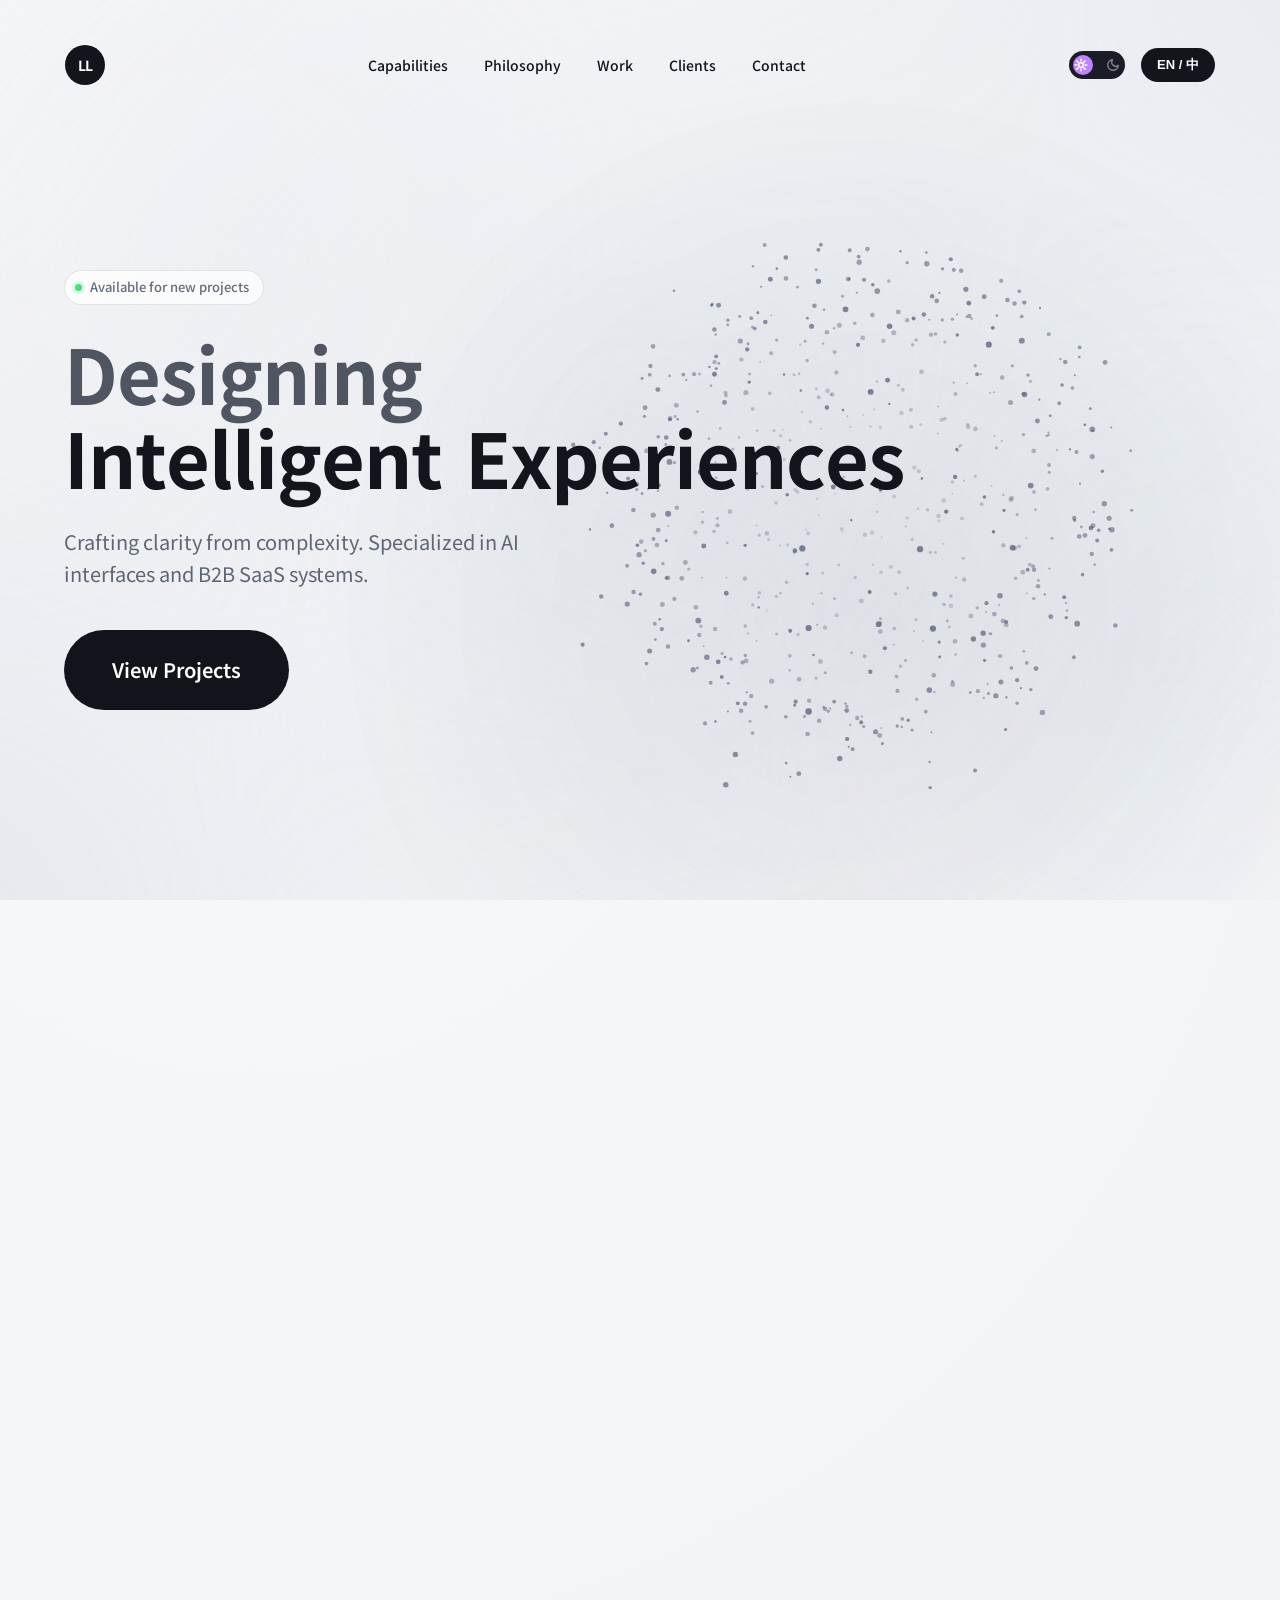
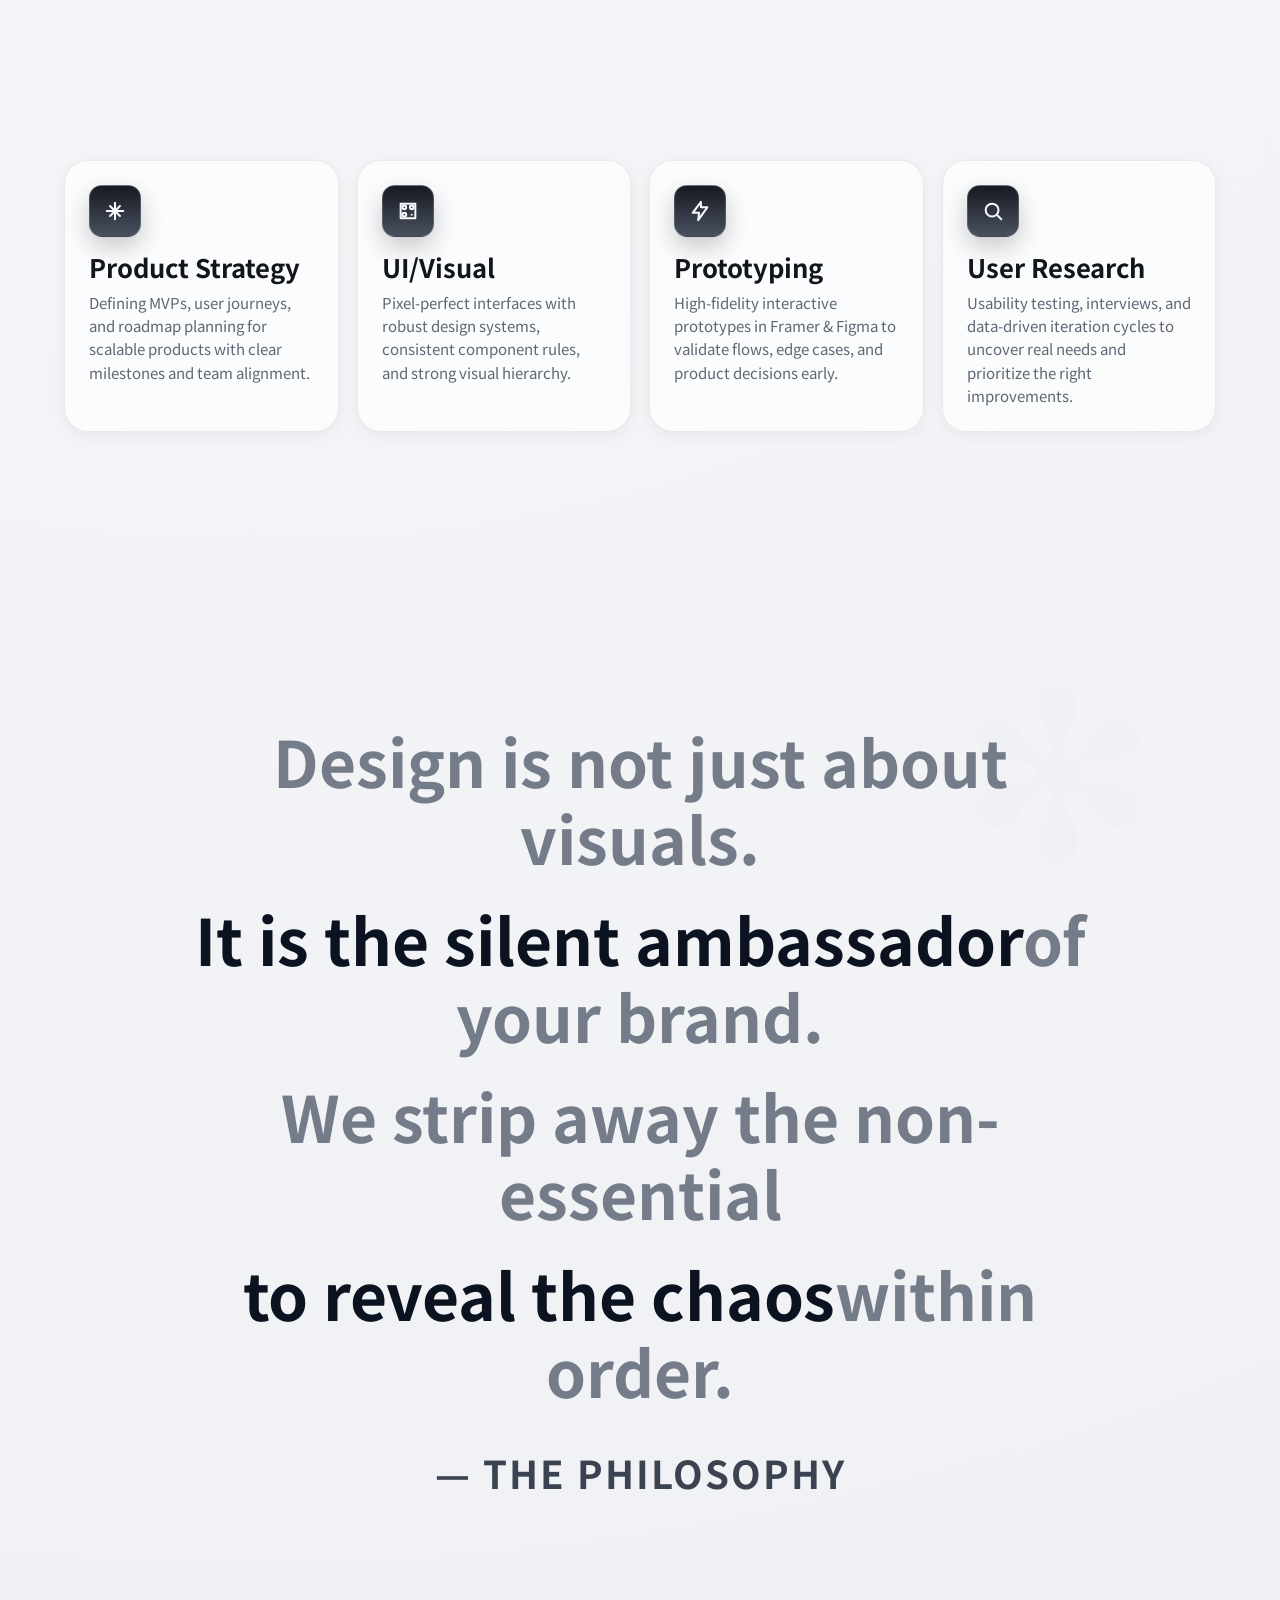
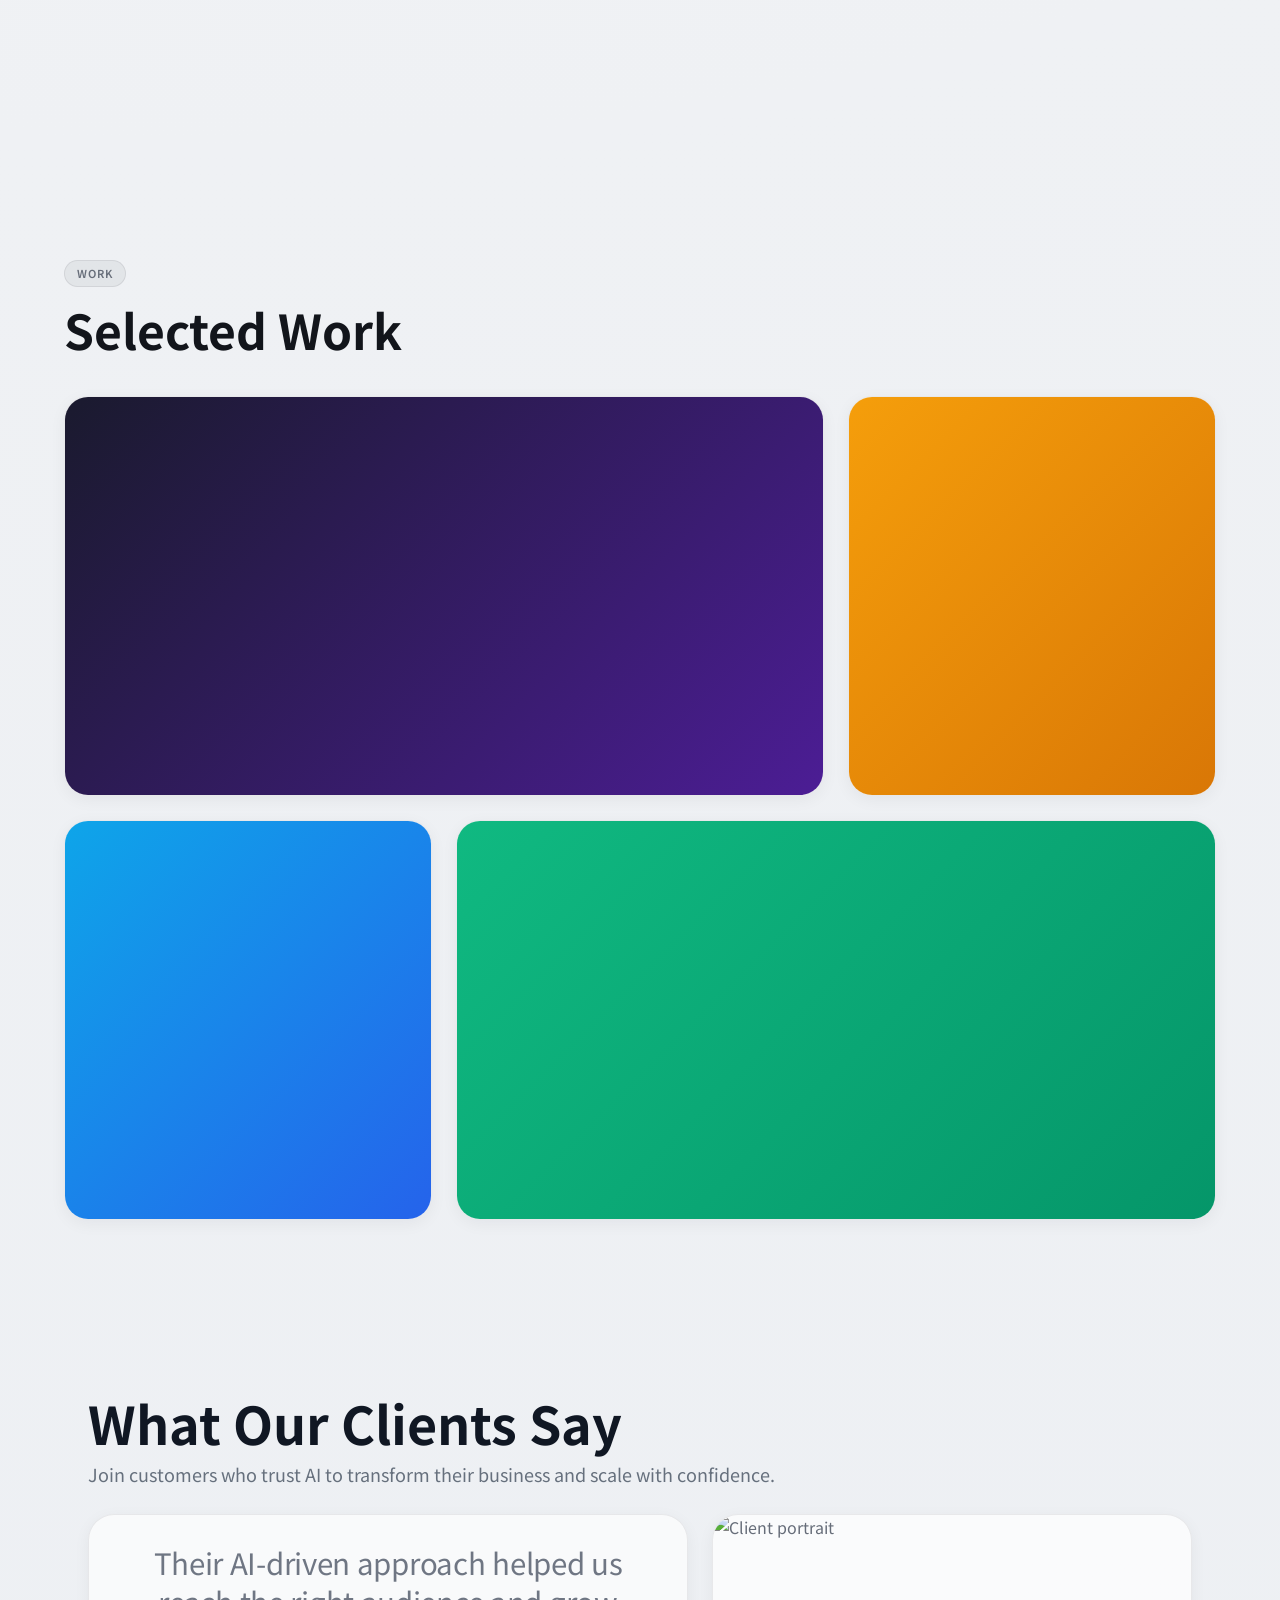
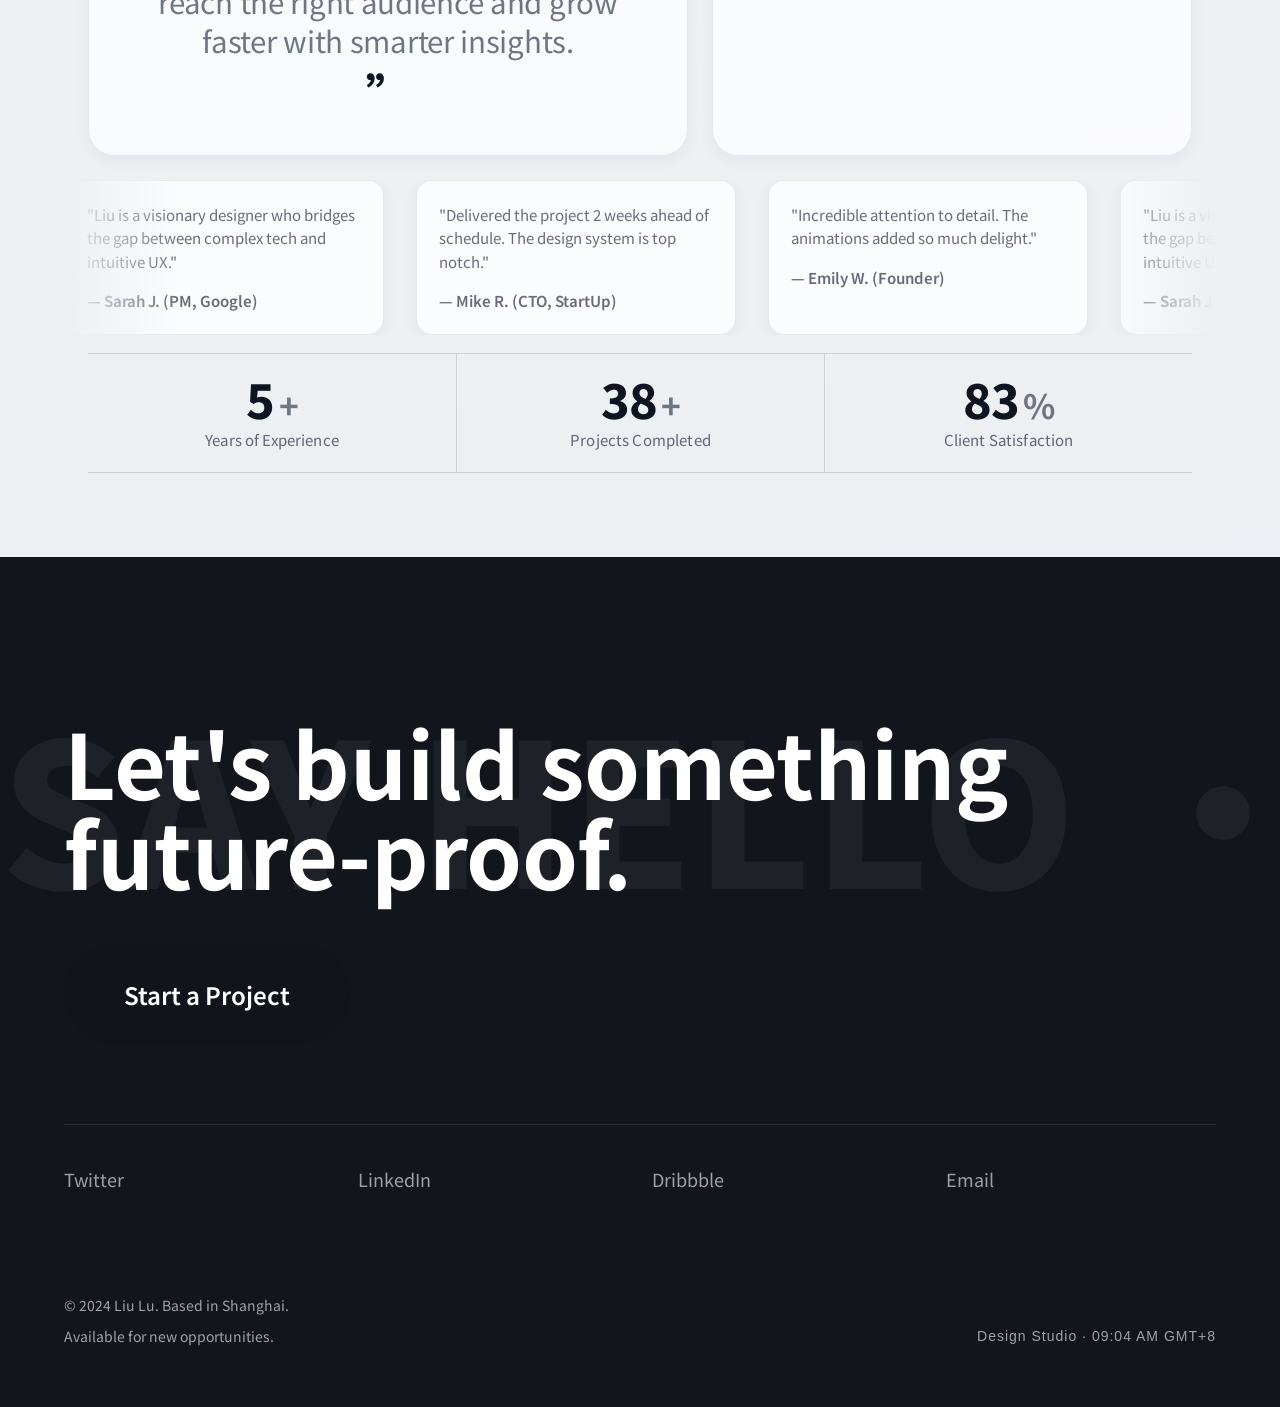
==== index.html @ 0c107090 "redesign: dark mode overhaul + design detail polish Dark mode fixes: - Fix highlight-serif (#0b1220 " ====
<!DOCTYPE html>
<html lang="en">

<head>
  <meta charset="UTF-8" />
  <meta name="viewport" content="width=device-width, initial-scale=1.0" />
  <title>Liu Lu · UX Designer</title>
  <meta name="description" content="Liu Lu — UX Designer specializing in AI Products, B2B SaaS & Consumer Internet." />
  <link rel="preconnect" href="https://fonts.googleapis.com" />
  <link rel="preconnect" href="https://fonts.gstatic.com" crossorigin />
  <link href="https://fonts.googleapis.com/css2?family=Noto+Sans+SC:wght@400;500;700;900&display=swap" rel="stylesheet">
  <style>
    /* ============================
       1. Design Tokens & Variables
       ============================ */
    :root {
      /* Colors */
      --ink: #12151b;
      --ivory: #eff1f4;
      --muted: #666d79;
      --glass: rgba(255, 255, 255, 0.82);
      --glass-border: rgba(18, 21, 27, 0.11);
      --amber: #3b4350;
      --amber-glow: rgba(78, 88, 106, 0.2);
      --purple: #d7dbe2;
      --sky: #e4e8ee;

      /* Elevations */
      --shadow-sm: 0 4px 16px rgba(22, 27, 35, 0.05);
      --shadow-lg: 0 24px 72px rgba(22, 27, 35, 0.1);
      --inner-glow: inset 0 1px 0 rgba(255, 255, 255, 0.8);

      /* Typography */
      --font-heading: 'Noto Sans SC', 'PingFang SC', 'Microsoft YaHei', 'Helvetica Neue', Arial, sans-serif;
      --font-body: 'Noto Sans SC', 'PingFang SC', 'Microsoft YaHei', 'Helvetica Neue', Arial, sans-serif;

      /* Layout */
      --radius-lg: 24px;
      --radius-full: 999px;
      --container: 1200px;
      --ease: cubic-bezier(0.16, 1, 0.3, 1);

      color-scheme: light;
    }

    :root[data-theme='dark'] {
      --ink: #f0f4ff;
      --ivory: #11151d;
      --muted: #aeb6c6;
      --glass: rgba(14, 19, 30, 0.7);
      --glass-border: rgba(233, 239, 252, 0.1);
      --amber: #cfd7e6;
      --amber-glow: rgba(148, 174, 219, 0.24);
      --purple: #1c2330;
      --sky: #202838;

      --shadow-sm: 0 8px 20px rgba(0, 0, 0, 0.35);
      --shadow-lg: 0 24px 72px rgba(0, 0, 0, 0.45);
      --inner-glow: inset 0 1px 0 rgba(255, 255, 255, 0.08);

      color-scheme: dark;
    }

    /* ============================
       2. Reset & Utilities
       ============================ */
    *,
    *::before,
    *::after {
      box-sizing: border-box;
      margin: 0;
      padding: 0;
    }

    html {
      scroll-behavior: smooth;
    }

    body {
      font-family: var(--font-body);
      background: radial-gradient(circle at 20% 10%, #f6f7f9 0%, var(--ivory) 48%, #eceff3 100%);
      color: var(--muted);
      line-height: 1.6;
      overflow-x: hidden;
      -webkit-font-smoothing: antialiased;
    }

    :root[data-theme='dark'] body {
      background: radial-gradient(circle at 20% 10%, #1b2230 0%, #11151d 46%, #0b0f16 100%);
    }

    h1,
    h2,
    h3,
    h4 {
      font-family: var(--font-heading);
      color: var(--ink);
      line-height: 1.1;
    }

    a {
      text-decoration: none;
      color: inherit;
      transition: 0.3s;
    }

    ul {
      list-style: none;
    }

    img {
      max-width: 100%;
      display: block;
    }

    .container {
      max-width: var(--container);
      margin: 0 auto;
      padding: 0 24px;
      position: relative;
      z-index: 2;
    }

    .section-padding {
      padding: 120px 0;
    }

    .text-gradient {
      background: linear-gradient(135deg, var(--amber) 0%, #F87171 100%);
      -webkit-background-clip: text;
      -webkit-text-fill-color: transparent;
      display: inline-block;
    }

    /* ============================
       3. Animations & Background
       ============================ */
    .mesh-bg {
      position: fixed;
      inset: 0;
      z-index: 0;
      pointer-events: none;
      overflow: hidden;
    }

    .mesh-blob {
      position: absolute;
      border-radius: 50%;
      filter: blur(90px);
      opacity: 0.26;
      animation: float 20s ease-in-out infinite;
      will-change: transform;
    }

    .blob-1 {
      width: 700px;
      height: 700px;
      background: radial-gradient(circle, #dfe3e9, transparent 70%);
      top: -10%;
      left: -10%;
    }

    .blob-2 {
      width: 600px;
      height: 600px;
      background: radial-gradient(circle, #d3d9e1, transparent 70%);
      top: 40%;
      right: -15%;
      animation-delay: -5s;
    }

    .blob-3 {
      width: 500px;
      height: 500px;
      background: radial-gradient(circle, #e8ebf0, transparent 70%);
      bottom: -10%;
      left: 20%;
      animation-delay: -10s;
    }

    @keyframes float {

      0%,
      100% {
        transform: translate(0, 0) scale(1);
      }

      33% {
        transform: translate(30px, -50px) scale(1.1);
      }

      66% {
        transform: translate(-20px, 20px) scale(0.95);
      }
    }

    /* New Animation: Text Reveal */
    .reveal-text {
      clip-path: inset(0 0 100% 0);
      transition: clip-path 1.2s cubic-bezier(0.16, 1, 0.3, 1);
    }

    .reveal-text.visible {
      clip-path: inset(0 0 0 0);
    }

    /* Stagger Animation Base */
    .stagger-item {
      opacity: 0;
      transform: translateY(30px);
      transition: all 0.8s cubic-bezier(0.16, 1, 0.3, 1);
    }

    .stagger-item.visible {
      opacity: 1;
      transform: translateY(0);
    }

    /* ============================
       4. Components
       ============================ */
    /* Pill Navigation */
    .nav-pill-wrapper {
      position: fixed;
      top: 32px;
      left: 0;
      right: 0;
      display: flex;
      justify-content: center;
      z-index: 100;
      pointer-events: none;
      /* Let clicks pass through around the pill */
    }

    .nav-pill {
      pointer-events: auto;
      /* Initial transparent state */
      background: transparent;
      backdrop-filter: blur(0px);
      -webkit-backdrop-filter: blur(0px);
      border: 1px solid transparent;
      padding: 12px 24px;
      border-radius: var(--radius-full);
      display: flex;
      align-items: center;
      justify-content: space-between;
      width: 100%;
      max-width: var(--container);
      box-shadow: none;
      transition: all 0.4s cubic-bezier(0.16, 1, 0.3, 1);
    }

    .nav-pill.scrolled {
      background: rgba(255, 255, 255, 0.76);
      backdrop-filter: blur(20px);
      -webkit-backdrop-filter: blur(20px);
      border: 1px solid rgba(18, 21, 27, 0.09);
      box-shadow: 0 12px 30px -12px rgba(18, 21, 27, 0.12);
    }

    .nav-logo {
      width: 40px;
      height: 40px;
      background: var(--ink);
      color: #fff;
      border-radius: 50%;
      display: flex;
      align-items: center;
      justify-content: center;
      font-family: var(--font-heading);
      font-weight: 700;
      font-size: 14px;
      letter-spacing: -0.5px;
    }

    .nav-links {
      display: flex;
      gap: 4px;
      padding: 0 12px;
    }

    .nav-item {
      padding: 8px 16px;
      border-radius: var(--radius-full);
      font-size: 14px;
      font-weight: 500;
      color: var(--ink);
      position: relative;
      overflow: hidden;
    }

    .nav-item:hover {
      background: rgba(0, 0, 0, 0.03);
    }

    .lang-switch {
      background: var(--ink);
      color: #fff;
      border: none;
      padding: 8px 16px;
      border-radius: var(--radius-full);
      font-size: 13px;
      font-weight: 600;
      cursor: pointer;
      margin-left: 8px;
      transition: transform 0.2s;
    }

    .lang-switch:hover {
      transform: scale(1.05);
    }

    .nav-actions {
      display: flex;
      align-items: center;
      gap: 8px;
    }

    .theme-toggle {
      position: relative;
      display: flex;
      align-items: center;
      width: 56px;
      height: 28px;
      background: #1a1d27;
      border: none;
      border-radius: 14px;
      padding: 4px 5px;
      cursor: pointer;
      gap: 0;
      flex-shrink: 0;
    }

    .theme-toggle svg {
      width: 14px;
      height: 14px;
      flex-shrink: 0;
      color: rgba(255, 255, 255, 0.45);
      position: relative;
      z-index: 1;
      transition: color 0.25s;
    }

    .theme-toggle .t-spacer {
      flex: 1;
    }

    .theme-thumb {
      position: absolute;
      width: 20px;
      height: 20px;
      border-radius: 50%;
      background: #c084fc;
      left: 4px;
      transition: transform 0.25s cubic-bezier(0.4, 0, 0.2, 1);
    }

    .theme-toggle.is-dark .theme-thumb {
      transform: translateX(28px);
    }

    .theme-toggle.is-dark .t-moon {
      color: #fff;
    }

    .theme-toggle:not(.is-dark) .t-sun {
      color: #fff;
    }

    :root[data-theme='dark'] .nav-pill.scrolled {
      background: rgba(10, 15, 24, 0.7);
      border: 1px solid rgba(227, 236, 252, 0.14);
      box-shadow: 0 12px 30px -12px rgba(0, 0, 0, 0.4);
    }

    :root[data-theme='dark'] .nav-item:hover {
      background: rgba(255, 255, 255, 0.07);
    }

    :root[data-theme='dark'] .glass-card,
    :root[data-theme='dark'] .stats-quote-card,
    :root[data-theme='dark'] .stats-visual-card,
    :root[data-theme='dark'] .stat-card,
    :root[data-theme='dark'] .cap-card,
    :root[data-theme='dark'] .project-card {
      background: rgba(14, 19, 30, 0.72);
      border-color: rgba(226, 235, 252, 0.12);
    }

    :root[data-theme='dark'] .hero-subtitle,
    :root[data-theme='dark'] .stats-subtitle,
    :root[data-theme='dark'] .metric-label,
    :root[data-theme='dark'] .stats-quote-text,
    :root[data-theme='dark'] .manifesto-text,
    :root[data-theme='dark'] .social-link {
      color: #b4bece;
    }

    :root[data-theme='dark'] .stats-title,
    :root[data-theme='dark'] .stats-quote-text strong,
    :root[data-theme='dark'] .metric-value,
    :root[data-theme='dark'] .stats-quote-mark,
    :root[data-theme='dark'] .serif-line {
      color: #e8edf8;
    }

    :root[data-theme='dark'] .footer {
      background: #0b0f16;
    }

    /* ===================================================
       Dark Mode — Extended Color Fixes
       (covers all elements missing dark overrides)
       =================================================== */

    /* Mesh blobs: replace washed-out light blobs with blue-tinted glows */
    :root[data-theme='dark'] .blob-1 {
      background: radial-gradient(circle, rgba(50, 80, 160, 0.5), transparent 70%);
    }
    :root[data-theme='dark'] .blob-2 {
      background: radial-gradient(circle, rgba(35, 60, 120, 0.4), transparent 70%);
    }
    :root[data-theme='dark'] .blob-3 {
      background: radial-gradient(circle, rgba(25, 48, 100, 0.4), transparent 70%);
    }

    /* Hero aurora — switch to blue-navy tones */
    :root[data-theme='dark'] .aurora-bg {
      background: radial-gradient(circle at 50% 50%, rgba(40, 70, 150, 0.28), transparent 42%),
        radial-gradient(circle at 80% 20%, rgba(25, 55, 110, 0.22), transparent 30%),
        radial-gradient(circle at 20% 80%, rgba(18, 42, 90, 0.22), transparent 30%);
      opacity: 0.65;
    }

    /* Hero text */
    :root[data-theme='dark'] .sans-line {
      color: #dce8f8;
    }

    /* Nav */
    :root[data-theme='dark'] .nav-item {
      color: #b8c6dc;
    }
    :root[data-theme='dark'] .nav-logo {
      background: rgba(170, 195, 255, 0.1);
      border: 1.5px solid rgba(170, 195, 255, 0.14);
    }

    /* Capability cards — body text was nearly invisible */
    :root[data-theme='dark'] .cap-card p {
      color: #8aa0bc;
    }
    :root[data-theme='dark'] .cap-link-hint {
      color: #6585a5;
    }
    :root[data-theme='dark'] .cap-link-arrow {
      background: rgba(180, 210, 255, 0.06);
      border-color: rgba(180, 210, 255, 0.12);
      color: #8aa0bc;
    }

    /* Cap media: overlay to darken the light inline gradient backgrounds */
    :root[data-theme='dark'] .cap-media::after {
      content: '';
      position: absolute;
      inset: 0;
      background: rgba(8, 12, 26, 0.58);
      pointer-events: none;
      z-index: 1;
    }

    /* Philosophy — highlight-serif was #0b1220, completely invisible in dark */
    :root[data-theme='dark'] .highlight-serif {
      color: #dce8f8;
    }
    :root[data-theme='dark'] .highlight-sans {
      color: #7890ac;
    }
    :root[data-theme='dark'] .manifesto-deco {
      color: rgba(130, 165, 220, 0.06);
    }

    /* Stats metrics — borders were rgba(18,21,27) which vanish on dark bg */
    :root[data-theme='dark'] .stats-metrics {
      border-top-color: rgba(200, 220, 255, 0.1);
      border-bottom-color: rgba(200, 220, 255, 0.1);
    }
    :root[data-theme='dark'] .stat-metric + .stat-metric {
      border-left-color: rgba(200, 220, 255, 0.1);
    }
    :root[data-theme='dark'] .metric-suffix {
      color: #6585a5;
    }

    /* Testimonial cards — hardcoded white bg */
    :root[data-theme='dark'] .testimonial-card {
      background: rgba(12, 17, 32, 0.92);
      border-color: rgba(200, 220, 255, 0.1);
      color: #8aa0bc;
    }

    /* Stats quote card */
    :root[data-theme='dark'] .stats-quote-card {
      background: rgba(10, 15, 28, 0.88);
    }

    /* Mobile metric dividers */
    @media (max-width: 768px) {
      :root[data-theme='dark'] .stat-metric + .stat-metric {
        border-top-color: rgba(200, 220, 255, 0.1);
      }
    }

    /* ===================================================
       Design Improvements — All Themes
       =================================================== */

    /* Hero availability badge */
    .hero-badge {
      display: inline-flex;
      align-items: center;
      gap: 8px;
      padding: 6px 14px 6px 10px;
      border-radius: 999px;
      background: rgba(255, 255, 255, 0.72);
      border: 1px solid rgba(18, 21, 27, 0.1);
      backdrop-filter: blur(10px);
      -webkit-backdrop-filter: blur(10px);
      font-size: 13px;
      font-weight: 500;
      color: var(--muted);
      margin-bottom: 28px;
      opacity: 0;
      animation: fadeUp 0.7s 0.1s forwards;
      width: fit-content;
    }

    .hero-badge-dot {
      width: 7px;
      height: 7px;
      border-radius: 50%;
      background: #4ade80;
      box-shadow: 0 0 0 3px rgba(74, 222, 128, 0.2);
      flex-shrink: 0;
    }

    :root[data-theme='dark'] .hero-badge {
      background: rgba(14, 20, 36, 0.72);
      border-color: rgba(180, 210, 255, 0.12);
      color: #7a96b4;
    }

    /* Refined cap-card body text */
    .cap-card p {
      font-size: 15px;
      line-height: 1.62;
    }

    /* Sharper section label chips */
    .section-label-chip {
      display: inline-flex;
      align-items: center;
      gap: 6px;
      padding: 4px 12px;
      border-radius: 999px;
      background: rgba(18, 21, 27, 0.05);
      border: 1px solid rgba(18, 21, 27, 0.08);
      font-size: 11px;
      letter-spacing: 0.1em;
      text-transform: uppercase;
      color: var(--muted);
      font-weight: 600;
      margin-bottom: 16px;
    }

    :root[data-theme='dark'] .section-label-chip {
      background: rgba(180, 210, 255, 0.06);
      border-color: rgba(180, 210, 255, 0.1);
    }

    /* Smoother glass card hover */
    .glass-card:hover {
      transform: translateY(-4px);
      box-shadow: 0 20px 56px rgba(18, 21, 27, 0.1), var(--inner-glow);
    }

    /* Better visible hero serif line */
    .serif-line {
      color: #4a5260;
      letter-spacing: -1.5px;
    }

    /* Stat metric: richer number color in dark */
    :root[data-theme='dark'] .metric-value {
      color: #e0eaf8;
    }

    /* Project overlay: show subtle title hint at rest */
    .project-overlay-tag {
      position: absolute;
      bottom: 20px;
      left: 24px;
      right: 24px;
      color: rgba(255, 255, 255, 0.55);
      font-size: 12px;
      font-weight: 600;
      letter-spacing: 0.1em;
      text-transform: uppercase;
      transition: opacity 0.3s;
    }
    .project-card:hover .project-overlay-tag {
      opacity: 0;
    }

    /* Testimonial card author name in dark */
    :root[data-theme='dark'] .testimonial-card [style*="font-weight: 600"] {
      color: #b4c8e0;
    }

    /* Glass Card */
    .glass-card {
      background: rgba(255, 255, 255, 0.68);
      backdrop-filter: blur(24px);
      border: 1px solid rgba(18, 21, 27, 0.08);
      border-radius: var(--radius-lg);
      box-shadow: var(--shadow-sm), var(--inner-glow);
      transition: transform 0.4s var(--ease), box-shadow 0.4s var(--ease);
      overflow: hidden;
    }

    .glass-card:hover {
      transform: translateY(-5px);
      box-shadow: var(--shadow-lg), var(--inner-glow);
    }

    /* Bento Grid */
    .bento-grid {
      display: grid;
      grid-template-columns: repeat(3, 1fr);
      gap: 24px;
    }

    .bento-col-2 {
      grid-column: span 2;
    }

    .bento-row-2 {
      grid-row: span 2;
    }

    /* ============================
       5. Sections
       ============================ */
    /* Hero (V3 Aurora) */
    .hero {
      position: relative;
      min-height: 100vh;
      display: flex;
      flex-direction: column;
      justify-content: center;
      padding-top: 80px;
      overflow: hidden;
      width: 100vw;
      margin-left: calc(50% - 50vw);
      /* Background logic handled by aurora-bg */
    }

    .hero-particles {
      position: absolute;
      inset: 0;
      width: 100%;
      height: 100%;
      z-index: 1;
      pointer-events: none;
      opacity: 0.82;
      mix-blend-mode: normal;
      mask-image: radial-gradient(circle at 62% 58%, black 34%, rgba(0, 0, 0, 0.85) 72%, transparent 96%);
    }

    .aurora-bg {
      position: absolute;
      top: -50%;
      left: -50%;
      width: 200%;
      height: 200%;
      background: radial-gradient(circle at 50% 50%, #e5e8ed, transparent 42%),
        radial-gradient(circle at 80% 20%, #dde2e9, transparent 30%),
        radial-gradient(circle at 20% 80%, #d6dbe3, transparent 30%);
      filter: blur(70px);
      animation: auroraMove 20s infinite alternate;
      z-index: -1;
      opacity: 0.6;
    }

    @keyframes auroraMove {
      0% {
        transform: rotate(0deg) scale(1);
      }

      100% {
        transform: rotate(10deg) scale(1.1);
      }
    }

    .hero-content {
      width: min(var(--container), 100%);
      margin: 0 auto;
      padding: 0 24px;
      max-width: 1280px;
      z-index: 2;
    }

    .hero-title {
      font-family: var(--font-heading);
      font-weight: 700;
      color: var(--ink);
      line-height: 1.04;
      letter-spacing: -1px;
      margin-bottom: 24px;
      font-size: clamp(2.9rem, 5.9vw, 5.4rem);
    }

    .serif-line {
      font-family: var(--font-heading);
      font-style: normal;
      font-weight: 700;
      display: block;
      color: #4f5661;
      letter-spacing: -1px;
      margin-bottom: 0;
    }

    .sans-line {
      display: block;
      color: var(--ink);
      white-space: nowrap;
    }

    /* Char Reveal Animation */
    .char-reveal {
      display: inline-block;
      opacity: 0;
      transform: translateY(100%);
      clip-path: none;
      padding-bottom: 0.08em;
      animation: charSlideUp 0.8s cubic-bezier(0.16, 1, 0.3, 1) forwards;
    }

    @keyframes charSlideUp {
      to {
        opacity: 1;
        transform: translateY(0);
      }
    }

    .hero-subtitle {
      font-size: 20px;
      max-width: 500px;
      margin-bottom: 40px;
      opacity: 0;
      animation: fadeUp 0.8s 0.6s forwards;
      color: #5e6673;
    }

    @keyframes fadeUp {
      from {
        opacity: 0;
        transform: translateY(20px);
      }

      to {
        opacity: 1;
        transform: translateY(0);
      }
    }

    /* Stats */
    .stat-card {
      padding: 40px;
      display: flex;
      flex-direction: column;
      justify-content: space-between;
      height: 240px;
      position: relative;
    }

    .stat-bg {
      position: absolute;
      inset: 0;
      opacity: 0.05;
      background-image: radial-gradient(var(--ink) 1px, transparent 1px);
      background-size: 20px 20px;
      z-index: -1;
    }

    .stat-val {
      font-size: 56px;
      font-weight: 700;
      color: var(--ink);
      margin-bottom: 8px;
    }

    .stat-label {
      font-size: 16px;
      font-weight: 500;
      text-transform: uppercase;
      letter-spacing: 1px;
    }

    .stats-top-grid {
      display: grid;
      grid-template-columns: 1.25fr 1fr;
      gap: 24px;
      margin-bottom: 24px;
    }

    .stats-quote-card {
      padding: 28px 30px;
      border-radius: 26px;
      border: 1px solid rgba(18, 21, 27, 0.08);
      background: rgba(255, 255, 255, 0.66);
      box-shadow: var(--shadow-sm);
      text-align: center;
    }

    .stats-quote-text {
      font-size: clamp(1.45rem, 2.3vw, 2.2rem);
      line-height: 1.32;
      color: #6f7683;
      letter-spacing: -0.01em;
    }

    .stats-quote-text strong {
      color: #101723;
      font-weight: 800;
    }

    .stats-quote-mark {
      font-size: 44px;
      line-height: 1;
      margin-top: 10px;
      color: #101723;
      font-weight: 900;
    }

    .stats-visual-card {
      border-radius: 26px;
      overflow: hidden;
      border: 1px solid rgba(18, 21, 27, 0.08);
      background: rgba(255, 255, 255, 0.7);
      box-shadow: var(--shadow-sm);
      min-height: 100%;
    }

    .stats-visual-card img {
      width: 100%;
      height: 100%;
      min-height: 240px;
      max-height: 300px;
      object-fit: cover;
      display: block;
    }

    .stats-metrics {
      margin-top: 18px;
      border-top: 1px solid rgba(18, 21, 27, 0.14);
      border-bottom: 1px solid rgba(18, 21, 27, 0.14);
      display: grid;
      grid-template-columns: repeat(3, 1fr);
    }

    .stat-metric {
      padding: 20px 18px;
      text-align: center;
      position: relative;
    }

    .stat-metric+.stat-metric {
      border-left: 1px solid rgba(18, 21, 27, 0.14);
    }

    .metric-value {
      font-size: clamp(34px, 3.8vw, 48px);
      line-height: 1;
      color: #0f1520;
      font-weight: 800;
      letter-spacing: -0.02em;
      margin-bottom: 6px;
      display: inline-flex;
      align-items: baseline;
      gap: 4px;
      justify-content: center;
    }

    .metric-suffix {
      font-size: 0.7em;
      color: #6f7683;
      font-weight: 700;
    }

    .metric-label {
      font-size: 15px;
      color: #5f6774;
      letter-spacing: 0.01em;
    }

    #stats.section-padding {
      padding: 54px 0 84px;
    }

    .stats-header {
      margin-bottom: 26px;
      text-align: left;
    }

    .stats-title {
      font-size: clamp(34px, 4.2vw, 52px);
      margin-bottom: 10px;
      color: #101723;
    }

    .stats-subtitle {
      font-size: 18px;
      color: #66707d;
      max-width: 760px;
      line-height: 1.5;
    }

    /* Capabilities */
    #capabilities.section-padding {
      padding: 76px 0 70px;
    }

    #capabilities .section-header {
      margin-bottom: 40px !important;
    }

    #capabilities .bento-grid {
      grid-template-columns: repeat(4, 1fr);
      gap: 18px;
    }

    .cap-grid {
      display: grid;
      grid-template-columns: repeat(2, 1fr);
      gap: 24px;
    }

    .cap-card {
      padding: 24px;
      min-height: 194px;
      display: flex;
      flex-direction: column;
    }

    .cap-card--compact {
      min-height: 188px;
    }

    .cap-card--wide {
      min-height: 196px;
    }

    .cap-card--feature {
      min-height: 226px;
    }

    .cap-card--tall {
      min-height: 226px;
    }

    .cap-card--tall h3 {
      font-size: clamp(20px, 1.85vw, 26px);
      line-height: 1.08;
    }

    .cap-card--tall p {
      font-size: 14px;
      line-height: 1.5;
    }

    .cap-icon {
      width: 52px;
      height: 52px;
      background: linear-gradient(180deg, #161a22 0%, #49505f 100%);
      border-radius: 13px;
      display: flex;
      align-items: center;
      justify-content: center;
      color: #f6f8fb;
      margin-bottom: 16px;
      box-shadow: 0 10px 24px rgba(18, 21, 27, 0.22);
      border: 1px solid rgba(255, 255, 255, 0.18);
    }

    .cap-icon svg {
      width: 22px;
      height: 22px;
      stroke: currentColor;
      fill: none;
      stroke-width: 2.2;
      stroke-linecap: round;
      stroke-linejoin: round;
    }

    .cap-card h3 {
      margin-bottom: 10px;
      font-size: clamp(24px, 2vw, 30px);
    }

    .cap-card p {
      font-size: 15px;
      line-height: 1.55;
      color: #5f6774;
    }

    .cap-card--with-media {
      display: grid;
      grid-template-columns: minmax(160px, 40%) minmax(0, 1fr);
      gap: 20px;
      align-items: stretch;
    }

    .cap-media {
      border-radius: 20px;
      overflow: hidden;
      position: relative;
      border: 1px solid rgba(18, 21, 27, 0.08);
      background: #e8ebf0;
      min-height: 154px;
    }

    .cap-card--wide .cap-media {
      min-height: 148px;
    }

    .cap-card--feature .cap-media {
      min-height: 132px;
    }

    .cap-card--tall .cap-media {
      min-height: 108px;
    }

    .cap-media img {
      width: 100%;
      height: 100%;
      object-fit: cover;
      display: block;
    }

    .cap-content {
      display: flex;
      flex-direction: column;
      justify-content: flex-start;
      padding-top: 2px;
      height: 100%;
    }

    .cap-card--with-media .cap-content {
      justify-content: flex-start;
    }

    .cap-card--with-media .cap-icon {
      margin-top: 0;
      margin-bottom: 14px;
    }

    .cap-card--media-right {
      grid-template-columns: minmax(0, 1fr) minmax(160px, 40%);
    }

    .cap-card--media-right .cap-media {
      order: 2;
    }

    .cap-card--media-right .cap-content {
      order: 1;
    }

    .cap-card--stacked-media {
      display: flex;
      flex-direction: column;
      gap: 14px;
    }

    .cap-card--stacked-media .cap-content {
      padding-top: 0;
      flex: 1;
    }

    .cap-card--stacked-media .cap-icon {
      margin-bottom: 16px;
    }

    .cap-link-card {
      text-decoration: none;
      color: inherit;
      cursor: pointer;
    }

    .cap-link-card:focus-visible {
      outline: 3px solid rgba(36, 44, 58, 0.18);
      outline-offset: 4px;
    }

    .cap-link-hint {
      margin-top: auto;
      padding-top: 14px;
      display: inline-flex;
      align-items: center;
      gap: 10px;
      font-size: 11px;
      font-weight: 700;
      letter-spacing: 0.14em;
      text-transform: uppercase;
      color: #4f5968;
    }

    .cap-link-arrow {
      width: 28px;
      height: 28px;
      border-radius: 50%;
      display: inline-flex;
      align-items: center;
      justify-content: center;
      background: rgba(18, 21, 27, 0.06);
      border: 1px solid rgba(18, 21, 27, 0.09);
      font-size: 14px;
      line-height: 1;
    }

    /* Philosophy */
    .philo-wrapper {
      display: grid;
      grid-template-columns: 1fr 1fr;
      gap: 80px;
      align-items: start;
    }

    .philo-list {
      border-left: 2px solid rgba(0, 0, 0, 0.05);
      padding-left: 40px;
    }

    .philo-item {
      position: relative;
      padding-bottom: 60px;
    }

    .philo-item::before {
      content: '';
      position: absolute;
      left: -49px;
      top: 0;
      width: 16px;
      height: 16px;
      background: var(--ivory);
      border: 4px solid var(--amber);
      border-radius: 50%;
      transition: 0.3s;
    }

    .philo-item:hover::before {
      transform: scale(1.3);
      background: var(--amber);
    }

    /* Bento Projects */
    .project-card {
      position: relative;
      height: 400px;
    }

    .project-bg {
      position: absolute;
      inset: 0;
      transition: transform 0.6s var(--ease);
      background-size: cover;
      background-position: center;
    }

    .project-card:hover .project-bg {
      transform: scale(1.05);
    }

    .project-overlay {
      position: absolute;
      inset: 0;
      background: linear-gradient(to top, rgba(0, 0, 0, 0.8), transparent);
      display: flex;
      flex-direction: column;
      justify-content: flex-end;
      padding: 40px;
      color: #fff;
      opacity: 0;
      transform: translateY(20px);
      transition: 0.4s var(--ease);
    }

    .project-card:hover .project-overlay {
      opacity: 1;
      transform: translateY(0);
    }

    /* Spotlight Effect */
    .project-card::before {
      content: '';
      position: absolute;
      inset: 0;
      background: radial-gradient(800px circle at var(--mouse-x, 50%) var(--mouse-y, 50%), rgba(255, 255, 255, 0.15), transparent 40%);
      opacity: 0;
      transition: opacity 0.5s;
      pointer-events: none;
      z-index: 2;
    }

    .project-card:hover::before {
      opacity: 1;
    }

    /* Hobbies (Parallax) */
    .hobby-section {
      position: relative;
      overflow: hidden;
      height: 600px;
      border-radius: var(--radius-lg);
    }

    .hobby-img {
      position: absolute;
      inset: -50px;
      background-size: cover;
      background-position: center;
      transition: transform 0.1s linear;
      /* For js parallax */
    }

    .hobby-content {
      position: absolute;
      bottom: 40px;
      left: 40px;
      background: rgba(255, 255, 255, 0.9);
      padding: 24px;
      border-radius: 16px;
      max-width: 300px;
    }

    /* Marquee */
    .marquee-wrapper {
      overflow: hidden;
      white-space: nowrap;
      position: relative;
      mask-image: linear-gradient(to right, transparent, black 10%, black 90%, transparent);
    }

    .marquee-track {
      display: inline-flex;
      gap: 32px;
      animation: scroll 40s linear infinite;
    }

    .testimonial-card {
      width: 320px;
      padding: 22px;
      background: rgba(255, 255, 255, 0.78);
      border-radius: 16px;
      border: 1px solid rgba(18, 21, 27, 0.08);
      white-space: normal;
      font-size: 15px;
      line-height: 1.55;
    }

    @keyframes scroll {
      from {
        transform: translateX(0);
      }

      to {
        transform: translateX(-50%);
      }
    }

    /* Footer & CTA */
    .cta-section {
      text-align: center;
      margin-bottom: 80px;
    }

    .magnetic-btn {
      display: inline-flex;
      height: 80px;
      padding: 0 48px;
      background: #11141a;
      color: #fff;
      border: none;
      border-radius: var(--radius-full);
      align-items: center;
      font-size: 20px;
      font-weight: 600;
      font-family: var(--font-heading);
      transition: transform 0.1s;
      cursor: pointer;
      position: relative;
      overflow: hidden;
    }

    .ripple {
      position: absolute;
      border-radius: 50%;
      background: rgba(255, 255, 255, 0.3);
      transform: scale(0);
      animation: ripple 0.6s linear;
      pointer-events: none;
    }

    @keyframes ripple {
      to {
        transform: scale(4);
        opacity: 0;
      }
    }

    /* Responsive */
    @media (max-width: 1180px) {
      #capabilities.section-padding {
        padding: 72px 0 68px;
      }

      #capabilities .bento-grid {
        grid-template-columns: repeat(3, minmax(0, 1fr));
      }

      .cap-card {
        min-height: 208px;
      }

      .cap-card--compact {
        min-height: 198px;
      }

      .cap-card--wide,
      .cap-card--feature,
      .cap-card--tall {
        min-height: 228px;
      }
    }

    @media (max-width: 768px) {
      .hero {
        min-height: 92vh;
      }

      .hero-title {
        font-size: 48px;
      }

      .sans-line {
        white-space: normal;
      }

      .bento-grid {
        grid-template-columns: 1fr;
      }

      .bento-col-2 {
        grid-column: auto;
      }

      .philo-wrapper {
        grid-template-columns: 1fr;
      }

      .nav-links {
        display: none;
      }

      .theme-toggle {
        flex-shrink: 0;
      }

      .stats-top-grid {
        grid-template-columns: 1fr;
      }

      .stats-header {
        margin-bottom: 18px;
      }

      .stats-subtitle {
        font-size: 16px;
      }

      #capabilities.section-padding {
        padding: 64px 0 60px;
      }

      #capabilities .section-header {
        margin-bottom: 30px !important;
      }

      .cap-card--with-media {
        grid-template-columns: 1fr;
      }

      .cap-media {
        min-height: 170px;
      }

      .cap-card--wide .cap-media,
      .cap-card--feature .cap-media {
        min-height: 170px;
      }

      .cap-card--stacked-media .cap-media {
        min-height: 136px;
      }

      .cap-card--compact,
      .cap-card--wide,
      .cap-card--feature,
      .cap-card--tall {
        min-height: auto;
      }

      .cap-card {
        padding: 22px;
      }

      .stats-quote-card {
        padding: 22px 16px;
      }

      .stats-visual-card img {
        min-height: 180px;
        max-height: 220px;
      }

      .stats-metrics {
        grid-template-columns: 1fr;
      }

      .stat-metric+.stat-metric {
        border-left: none;
        border-top: 1px solid rgba(18, 21, 27, 0.14);
      }
    }

    /* Manifesto (V3) */
    .manifesto-wrapper {
      padding: 100px 0;
    }

    .manifesto-text {
      font-size: clamp(2.5rem, 5vw, 4.5rem);
      line-height: 1.2;
      font-family: var(--font-heading);
      font-weight: 700;
      color: #757c89;
      margin-bottom: 24px;
      /* transition: color 0.5s ease; */
      /* For scroll reveal */
      opacity: 0.1;
      transform: translateY(20px);
      transition: opacity 0.8s ease, transform 0.8s ease;
    }

    .manifesto-text.active {
      opacity: 1;
      transform: translateY(0);
    }

    .highlight-serif {
      font-family: var(--font-heading);
      font-style: normal;
      font-weight: 700;
      color: #0b1220;
    }

    .highlight-sans {
      font-family: var(--font-heading);
      font-weight: 700;
      color: #757c89;
      /* Contrast play */
    }

    .manifesto-deco {
      position: absolute;
      top: 5%;
      right: 5%;
      font-size: 240px;
      /* Larger */
      color: rgba(117, 124, 137, 0.18);
      opacity: 0.1;
      animation: rotateSlow 60s linear infinite;
      /* Slower */
      z-index: 0;
      font-family: var(--font-heading);
      pointer-events: none;
    }

    @keyframes rotateSlow {
      from {
        transform: rotate(0deg);
      }

      to {
        transform: rotate(360deg);
      }
    }

    /* Footer Grand Finale (V3) */
    .big-footer {
      background: var(--ink);
      color: #fff;
      padding-top: 160px;
      padding-bottom: 60px;
      position: relative;
      overflow: hidden;
      width: 100vw;
      margin-left: calc(50% - 50vw);
    }

    .footer-marquee-wrapper {
      position: absolute;
      top: 10%;
      left: 0;
      width: 100%;
      opacity: 0.05;
      pointer-events: none;
      z-index: 0;
      white-space: nowrap;
    }

    .footer-marquee-text {
      font-size: 200px;
      font-weight: 800;
      text-transform: uppercase;
      display: inline-block;
      animation: footerScroll 60s linear infinite;
    }

    @keyframes footerScroll {
      from {
        transform: translateX(0);
      }

      to {
        transform: translateX(-50%);
      }
    }

    .noise-overlay {
      position: absolute;
      inset: 0;
      background-image: url("https://grainy-gradients.vercel.app/noise.svg");
      opacity: 0.1;
      pointer-events: none;
      z-index: 1;
    }

    .footer-content {
      position: relative;
      z-index: 2;
    }

    .footer-cta-title {
      font-size: clamp(3rem, 7vw, 6rem);
      line-height: 1;
      margin-bottom: 48px;
      color: #fff;
    }

    .social-links-grid {
      display: grid;
      grid-template-columns: repeat(auto-fit, minmax(120px, 1fr));
      gap: 24px;
      margin-top: 80px;
      border-top: 1px solid rgba(255, 255, 255, 0.1);
      padding-top: 40px;
    }

    .social-link {
      color: rgba(255, 255, 255, 0.6);
      font-size: 18px;
      text-decoration: none;
      transition: color 0.3s;
      display: inline-block;
    }

    .social-link:hover {
      color: var(--amber);
    }

    .footer-bottom {
      margin-top: 100px;
      display: flex;
      justify-content: space-between;
      align-items: flex-end;
      font-size: 14px;
      opacity: 0.6;
    }

    .studio-time {
      font-family: 'DM Sans', sans-serif;
      letter-spacing: 1px;
    }
  </style>
</head>

<body>
  <div class="mesh-bg">
    <div class="mesh-blob blob-1"></div>
    <div class="mesh-blob blob-2"></div>
    <div class="mesh-blob blob-3"></div>
  </div>
  <div class="nav-pill-wrapper">
    <nav class="nav-pill"><a href="#" class="nav-logo">LL</a>
      <div class="nav-links"><a href="#capabilities" class="nav-item" data-en="Capabilities"
          data-zh="能力">Capabilities</a><a href="#philosophy" class="nav-item" data-en="Philosophy"
          data-zh="理念">Philosophy</a><a href="#projects" class="nav-item" data-en="Work" data-zh="作品">Work</a><a
          href="#stats" class="nav-item" data-en="Clients" data-zh="评价">Clients</a><a href="#contact" class="nav-item"
          data-en="Contact" data-zh="联系">Contact</a></div>
      <div class="nav-actions">
        <button class="theme-toggle" id="theme-toggle" aria-label="Toggle theme">
          <svg class="t-sun" xmlns="http://www.w3.org/2000/svg" viewBox="0 0 24 24" fill="none" stroke="currentColor" stroke-width="2.5" stroke-linecap="round" stroke-linejoin="round" aria-hidden="true"><circle cx="12" cy="12" r="4"/><line x1="12" y1="2" x2="12" y2="5"/><line x1="12" y1="19" x2="12" y2="22"/><line x1="4.93" y1="4.93" x2="7.05" y2="7.05"/><line x1="16.95" y1="16.95" x2="19.07" y2="19.07"/><line x1="2" y1="12" x2="5" y2="12"/><line x1="19" y1="12" x2="22" y2="12"/><line x1="4.93" y1="19.07" x2="7.05" y2="16.95"/><line x1="16.95" y1="7.05" x2="19.07" y2="4.93"/></svg>
          <span class="t-spacer"></span>
          <svg class="t-moon" xmlns="http://www.w3.org/2000/svg" viewBox="0 0 24 24" fill="none" stroke="currentColor" stroke-width="2.5" stroke-linecap="round" stroke-linejoin="round" aria-hidden="true"><path d="M21 12.79A9 9 0 1 1 11.21 3 7 7 0 0 0 21 12.79z"/></svg>
          <span class="theme-thumb"></span>
        </button>
        <button class="lang-switch" id="lang-btn">EN / 中</button>
      </div>
    </nav>
  </div>
  <main class="container">
    <section class="hero">
      <div class="aurora-bg"></div>
      <canvas class="hero-particles" id="hero-particles" aria-hidden="true"></canvas>
      <div class="hero-content">
        <div class="hero-badge">
          <span class="hero-badge-dot"></span>
          <span data-en="Available for new projects" data-zh="接受新项目委托">Available for new projects</span>
        </div>
        <h1 class="hero-title"><span class="serif-line" id="hero-l1" data-en="Designing"
            data-zh="设计">Designing</span><span class="sans-line" id="hero-l2" data-en="Intelligent Experiences"
            data-zh="智能体验">Intelligent Experiences</span></h1>
        <p class="hero-subtitle"
          data-en="Crafting clarity from complexity. Specialized in AI interfaces and B2B SaaS systems."
          data-zh="在复杂中构建清晰。专注于 AI 界面与 B2B SaaS 系统设计。">Crafting clarity from complexity. Specialized in AI
          interfaces and B2B SaaS systems. </p><button class="magnetic-btn"
          onclick="document.getElementById('projects').scrollIntoView({behavior: 'smooth'})"
          style="opacity: 0; animation: fadeUp 0.8s 0.8s forwards;"><span data-en="View Projects" data-zh="查看作品">View
            Projects</span></button>
      </div>
    </section>
    <section id="capabilities" class="section-padding">
      <div class="section-header stagger-item" style="margin-bottom: 60px;">
        <div class="section-label-chip" data-en="Capabilities" data-zh="核心能力">Capabilities</div>
        <h2 style="font-size: 48px;" data-en="Full-stack Design" data-zh="全栈设计能力">Full-stack Design</h2>
      </div>
      <div class="bento-grid">
        <!-- === AI Capabilities (Top Row) === -->
        <a class="glass-card cap-card cap-card--with-media bento-col-2 cap-link-card stagger-item tilt-card"
          href="capabilities/ai-product-design/index.html" aria-label="View AI Product Design details">
          <div class="cap-media"
            style="background: linear-gradient(135deg, #f5f7fa 0%, #eef1f6 100%); display:flex; align-items:center; justify-content:center; position: relative; overflow: hidden;">
            <!-- Premium Abstract Apple-style Art for AI Product Design -->
            <div
              style="position: absolute; width: 140px; height: 140px; background: radial-gradient(circle, rgba(255,255,255,0.9) 0%, rgba(255,255,255,0) 70%); filter: blur(20px); left: -20px; top: -20px;">
            </div>
            <svg viewBox="0 0 200 120" fill="none" xmlns="http://www.w3.org/2000/svg"
              style="width:100%;height:100%;opacity:0.9; filter: drop-shadow(0 8px 16px rgba(18,21,27,0.06));">
              <rect x="20" y="20" width="50" height="32" rx="8" fill="#d1d7e0" opacity="0.6" />
              <rect x="80" y="20" width="50" height="32" rx="8" fill="#c5cdd8" opacity="0.5" />
              <rect x="140" y="20" width="40" height="32" rx="8" fill="#bcc5d3" opacity="0.4" />
              <rect x="20" y="64" width="70" height="36" rx="8" fill="#c8d0dc" opacity="0.55" />
              <rect x="100" y="64" width="80" height="36" rx="8" fill="#d5dbe5" opacity="0.5" />
              <circle cx="45" cy="36" r="6" fill="#8b95a5" />
              <circle cx="105" cy="36" r="4" fill="#9aa4b4" />
              <circle cx="55" cy="82" r="5" fill="#8b95a5" />
              <line x1="51" y1="36" x2="80" y2="36" stroke="#a0a8b5" stroke-width="1.5" stroke-dasharray="4 3" />
              <line x1="45" y1="52" x2="55" y2="64" stroke="#a0a8b5" stroke-width="1.2" opacity="0.5" />
            </svg>
          </div>
          <div class="cap-content">
            <div class="cap-icon" aria-hidden="true">
              <svg viewBox="0 0 24 24">
                <rect x="3" y="5" width="8" height="6" rx="2"></rect>
                <rect x="13" y="5" width="8" height="6" rx="2"></rect>
                <rect x="8" y="13" width="8" height="6" rx="2"></rect>
                <path d="M11 8h2"></path>
                <path d="M9.5 11v2"></path>
                <path d="M14.5 11v2"></path>
              </svg>
            </div>
            <h3 data-en="AI Product Design" data-zh="AI 产品设计">AI Product Design</h3>
            <p data-en="Translating model capabilities, product goals, and evaluation loops into AI-native workflows that are usable, measurable, and launch-ready."
              data-zh="将模型能力、业务目标与评估闭环转化为可落地的 AI 原生工作流，兼顾可用性、可衡量性与上线效率。">Translating model capabilities, product goals,
              and evaluation loops into AI-native workflows that are usable, measurable, and launch-ready.</p>
            <span class="cap-link-hint"><span data-en="View details" data-zh="查看详情">View details</span><span
                class="cap-link-arrow" aria-hidden="true">↗</span></span>
          </div>
        </a>
        <a class="glass-card cap-card cap-card--with-media cap-card--media-right bento-col-2 cap-link-card stagger-item tilt-card"
          href="capabilities/human-ai-interaction/index.html" aria-label="View Human-AI Interaction details">
          <div class="cap-media"
            style="background: linear-gradient(135deg, #f5f7fa 0%, #eef1f6 100%); display:flex; align-items:center; justify-content:center; position: relative; overflow: hidden;">
            <div
              style="position: absolute; width: 120px; height: 120px; background: radial-gradient(circle, rgba(200,210,230,0.4) 0%, rgba(255,255,255,0) 70%); filter: blur(15px); right: -10px; bottom: -10px;">
            </div>
            <svg viewBox="0 0 120 100" fill="none" xmlns="http://www.w3.org/2000/svg"
              style="width:100%;height:100%;opacity:0.9; filter: drop-shadow(0 8px 16px rgba(18,21,27,0.06));">
              <circle cx="40" cy="50" r="24" fill="#d8dde6" opacity="0.5" />
              <circle cx="80" cy="50" r="24" fill="#c5cdd9" opacity="0.5" />
              <ellipse cx="60" cy="50" rx="12" ry="18" fill="#b8c2d0" opacity="0.35" />
              <circle cx="40" cy="44" r="3" fill="#8b95a5" />
              <circle cx="80" cy="44" r="3" fill="#8b95a5" />
              <path d="M37 56 Q40 62 43 56" stroke="#8b95a5" stroke-width="1.5" fill="none" />
              <path d="M77 56 Q80 62 83 56" stroke="#8b95a5" stroke-width="1.5" fill="none" />
              <line x1="52" y1="40" x2="68" y2="40" stroke="#a0a8b5" stroke-width="1.2" stroke-dasharray="3 2" />
              <line x1="52" y1="60" x2="68" y2="60" stroke="#a0a8b5" stroke-width="1.2" stroke-dasharray="3 2" />
            </svg>
          </div>
          <div class="cap-content">
            <div class="cap-icon" aria-hidden="true">
              <svg viewBox="0 0 24 24">
                <circle cx="8" cy="12" r="2.5"></circle>
                <circle cx="16" cy="12" r="2.5"></circle>
                <path d="M8 6h4"></path>
                <path d="M12 18h4"></path>
              </svg>
            </div>
            <h3 data-en="Human-AI Interaction" data-zh="人机协同交互">Human-AI Interaction</h3>
            <p data-en="Designing transparent feedback, confidence cues, and control patterns so people can guide, trust, and correct AI throughout the workflow."
              data-zh="设计透明反馈、置信提示与控制机制，让用户能在整个流程中理解、引导并修正 AI 的输出。">Designing transparent feedback, confidence cues, and
              control patterns so people can guide, trust, and correct AI throughout the workflow.</p>
            <span class="cap-link-hint"><span data-en="View details" data-zh="查看详情">View details</span><span
                class="cap-link-arrow" aria-hidden="true">↗</span></span>
          </div>
        </a>
        <a class="glass-card cap-card cap-card--with-media cap-card--media-right bento-col-2 cap-link-card stagger-item tilt-card"
          href="capabilities/agent-experience-design/index.html" aria-label="View Agent Experience Design details">
          <div class="cap-media"
            style="background: linear-gradient(135deg, #f5f7fa 0%, #eef1f6 100%); display:flex; align-items:center; justify-content:center; position: relative; overflow: hidden;">
            <div
              style="position: absolute; width: 160px; height: 160px; background: radial-gradient(circle, rgba(230,235,245,0.6) 0%, rgba(255,255,255,0) 70%); filter: blur(25px); left: 20%; top: 10%;">
            </div>
            <svg viewBox="0 0 120 100" fill="none" xmlns="http://www.w3.org/2000/svg"
              style="width:100%;height:100%;opacity:0.9; filter: drop-shadow(0 8px 16px rgba(18,21,27,0.06));">
              <rect x="35" y="10" width="50" height="14" rx="7" fill="#c8d0dc" opacity="0.6" />
              <rect x="35" y="32" width="50" height="14" rx="7" fill="#bcc5d3" opacity="0.55" />
              <rect x="35" y="54" width="50" height="14" rx="7" fill="#d1d7e0" opacity="0.5" />
              <rect x="35" y="76" width="50" height="14" rx="7" fill="#dde1e8" opacity="0.45" />
              <line x1="60" y1="24" x2="60" y2="32" stroke="#a0a8b5" stroke-width="1.5" />
              <line x1="60" y1="46" x2="60" y2="54" stroke="#a0a8b5" stroke-width="1.5" />
              <line x1="60" y1="68" x2="60" y2="76" stroke="#a0a8b5" stroke-width="1.5" />
              <circle cx="42" cy="17" r="3" fill="#7ccc7c" opacity="0.7" />
              <circle cx="42" cy="39" r="3" fill="#7ccc7c" opacity="0.7" />
              <circle cx="42" cy="61" r="3" fill="#e8c455" opacity="0.7" />
              <circle cx="42" cy="83" r="3" fill="#a0a8b5" opacity="0.5" />
            </svg>
          </div>
          <div class="cap-content">
            <div class="cap-icon" aria-hidden="true">
              <svg viewBox="0 0 24 24">
                <circle cx="6" cy="6" r="2"></circle>
                <circle cx="18" cy="6" r="2"></circle>
                <circle cx="6" cy="18" r="2"></circle>
                <circle cx="18" cy="18" r="2"></circle>
                <path d="M8 6h8"></path>
                <path d="M6 8v8"></path>
              </svg>
            </div>
            <h3 data-en="Agent Experience Design" data-zh="智能体体验设计">Agent Experience Design</h3>
            <p data-en="Structuring agent journeys with visible plans, status feedback, checkpoints, and handoff controls across multi-step autonomous tasks."
              data-zh="为多步骤智能体任务构建计划可视化、状态反馈、检查点与接管机制，提升复杂流程的可见性与信任感。">Structuring agent journeys with visible plans,
              status feedback, checkpoints, and handoff controls across multi-step autonomous tasks.</p>
            <span class="cap-link-hint"><span data-en="View details" data-zh="查看详情">View details</span><span
                class="cap-link-arrow" aria-hidden="true">↗</span></span>
          </div>
        </a>
        <a class="glass-card cap-card cap-card--with-media bento-col-2 cap-link-card stagger-item tilt-card"
          href="capabilities/multimodal-interaction/index.html" aria-label="View Multimodal Interaction details">
          <div class="cap-media"
            style="background: linear-gradient(135deg, #f5f7fa 0%, #eef1f6 100%); display:flex; align-items:center; justify-content:center; position: relative; overflow: hidden;">
            <div
              style="position: absolute; width: 130px; height: 130px; background: radial-gradient(circle, rgba(240,242,248,0.8) 0%, rgba(255,255,255,0) 70%); filter: blur(15px); right: 10%; top: 20%;">
            </div>
            <svg viewBox="0 0 200 120" fill="none" xmlns="http://www.w3.org/2000/svg"
              style="width:100%;height:100%;opacity:0.9; filter: drop-shadow(0 8px 16px rgba(18,21,27,0.06));">
              <circle cx="100" cy="60" r="18" fill="#c8d0dc" opacity="0.5" />
              <circle cx="100" cy="60" r="8" fill="#a0a8b5" opacity="0.4" />
              <!-- Mic -->
              <rect x="38" y="22" width="14" height="22" rx="7" fill="#bcc5d3" opacity="0.55" />
              <line x1="45" y1="44" x2="45" y2="52" stroke="#a0a8b5" stroke-width="1.5" />
              <line x1="39" y1="52" x2="51" y2="52" stroke="#a0a8b5" stroke-width="1.5" />
              <!-- Text -->
              <rect x="142" y="24" width="30" height="4" rx="2" fill="#bcc5d3" opacity="0.5" />
              <rect x="142" y="32" width="22" height="4" rx="2" fill="#c8d0dc" opacity="0.45" />
              <rect x="142" y="40" width="26" height="4" rx="2" fill="#d1d7e0" opacity="0.4" />
              <!-- Lens -->
              <circle cx="45" cy="88" r="12" fill="none" stroke="#bcc5d3" stroke-width="2.5" opacity="0.55" />
              <circle cx="45" cy="88" r="5" fill="#c8d0dc" opacity="0.4" />
              <!-- Touch -->
              <circle cx="155" cy="88" r="8" fill="#d1d7e0" opacity="0.4" />
              <circle cx="155" cy="88" r="4" fill="#bcc5d3" opacity="0.55" />
              <circle cx="155" cy="88" r="12" fill="none" stroke="#d8dde6" stroke-width="1" opacity="0.4" />
              <!-- Connecting lines -->
              <line x1="52" y1="36" x2="82" y2="55" stroke="#b0b8c5" stroke-width="1" stroke-dasharray="4 3"
                opacity="0.5" />
              <line x1="142" y1="36" x2="118" y2="55" stroke="#b0b8c5" stroke-width="1" stroke-dasharray="4 3"
                opacity="0.5" />
              <line x1="52" y1="82" x2="86" y2="65" stroke="#b0b8c5" stroke-width="1" stroke-dasharray="4 3"
                opacity="0.5" />
              <line x1="148" y1="82" x2="114" y2="65" stroke="#b0b8c5" stroke-width="1" stroke-dasharray="4 3"
                opacity="0.5" />
            </svg>
          </div>
          <div class="cap-content">
            <div class="cap-icon" aria-hidden="true">
              <svg viewBox="0 0 24 24">
                <path d="M12 3a3 3 0 0 1 3 3v4a3 3 0 0 1-6 0V6a3 3 0 0 1 3-3z"></path>
                <path d="M7 10a5 5 0 0 0 10 0"></path>
                <path d="M12 15v5"></path>
                <path d="M8 20h8"></path>
              </svg>
            </div>
            <h3 data-en="Multimodal Interaction" data-zh="多模态交互">Multimodal Interaction</h3>
            <p data-en="Orchestrating text, voice, image, and interface signals into seamless flows that preserve context and reduce friction across modalities."
              data-zh="统筹文本、语音、图像与界面信号，在多模态流程中保持上下文连续，并显著降低交互摩擦。">Orchestrating text, voice, image, and interface
              signals into seamless flows that preserve context and reduce friction across modalities.</p>
            <span class="cap-link-hint"><span data-en="View details" data-zh="查看详情">View details</span><span
                class="cap-link-arrow" aria-hidden="true">↗</span></span>
          </div>
        </a>
        <!-- === Traditional Design Capabilities (Bottom Row) === -->
        <div class="glass-card cap-card cap-card--compact stagger-item tilt-card">
          <div class="cap-icon" aria-hidden="true">
            <svg viewBox="0 0 24 24">
              <path d="M12 3v18"></path>
              <path d="M3 12h18"></path>
              <path d="M6.6 6.6l10.8 10.8"></path>
              <path d="M17.4 6.6L6.6 17.4"></path>
            </svg>
          </div>
          <h3 data-en="Product Strategy" data-zh="产品策略">Product Strategy</h3>
          <p data-en="Defining MVPs, user journeys, and roadmap planning for scalable products with clear milestones and team alignment."
            data-zh="定义 MVP、用户旅程，以及可扩展产品的路线图规划，并建立清晰里程碑与团队协同。">Defining MVPs, user journeys, and roadmap planning for
            scalable products with clear milestones and team alignment.</p>
        </div>
        <div class="glass-card cap-card cap-card--compact stagger-item tilt-card">
          <div class="cap-icon" aria-hidden="true">
            <svg viewBox="0 0 24 24">
              <circle cx="8" cy="8" r="2"></circle>
              <circle cx="16" cy="8" r="2"></circle>
              <circle cx="8" cy="16" r="2"></circle>
              <path d="M16 16h.01"></path>
              <path d="M20 20H4V4h16z"></path>
            </svg>
          </div>
          <h3 data-en="UI/Visual" data-zh="视觉设计">UI/Visual</h3>
          <p data-en="Pixel-perfect interfaces with robust design systems, consistent component rules, and strong visual hierarchy."
            data-zh="基于严谨设计系统打造像素级界面，并确保组件一致性与清晰视觉层级。">Pixel-perfect interfaces with robust design systems, consistent
            component rules, and strong visual hierarchy.</p>
        </div>
        <div class="glass-card cap-card cap-card--compact stagger-item tilt-card">
          <div class="cap-icon" aria-hidden="true">
            <svg viewBox="0 0 24 24">
              <path d="M13 2L4 14h7l-1 8 10-14h-7z"></path>
            </svg>
          </div>
          <h3 data-en="Prototyping" data-zh="交互原型">Prototyping</h3>
          <p data-en="High-fidelity interactive prototypes in Framer & Figma to validate flows, edge cases, and product decisions early."
            data-zh="在 Framer 与 Figma 中构建高保真交互原型，提前验证关键流程、边界场景与产品决策。">High-fidelity interactive prototypes in Framer &
            Figma to validate flows, edge cases, and product decisions early.</p>
        </div>
        <div class="glass-card cap-card cap-card--compact stagger-item tilt-card">
          <div class="cap-icon" aria-hidden="true">
            <svg viewBox="0 0 24 24">
              <circle cx="11" cy="11" r="7"></circle>
              <path d="M21 21l-4.3-4.3"></path>
            </svg>
          </div>
          <h3 data-en="User Research" data-zh="用户研究">User Research</h3>
          <p data-en="Usability testing, interviews, and data-driven iteration cycles to uncover real needs and prioritize the right improvements."
            data-zh="通过可用性测试、访谈与数据驱动迭代，识别真实需求并优先推进高价值改进。">Usability testing, interviews, and data-driven iteration
            cycles to uncover real needs and prioritize the right improvements.</p>
        </div>
      </div>
    </section>
    <section id="philosophy" class="section-padding" style="position: relative; overflow: hidden;">
      <div class="manifesto-deco">✻</div>
      <div class="container" style="max-width: 1000px; text-align: center;">
        <div class="manifesto-wrapper">
          <p class="manifesto-text reveal-type" data-bg-color="#1A1A2E" data-fg-color="#1A1A2E"><span
              data-en="Design is not just about visuals." data-zh="设计不仅仅是视觉表现。">Design is not just about
              visuals.</span></p>
          <p class="manifesto-text reveal-type"><span class="highlight-serif" data-en="It is the silent ambassador"
              data-zh="它是你品牌的">It is the silent ambassador</span><span class="highlight-sans" data-en="of your brand."
              data-zh="无声大使。">of your brand.</span></p>
          <p class="manifesto-text reveal-type"><span data-en="We strip away the non-essential" data-zh="我们剥离非本质的一切，">We
              strip away the non-essential</span></p>
          <p class="manifesto-text reveal-type"><span class="highlight-serif" data-en="to reveal the chaos"
              data-zh="以揭示混乱中的">to reveal the chaos</span><span class="highlight-sans" data-en="within order."
              data-zh="秩序。">within order.</span></p>
          <p class="manifesto-text reveal-type"><span
              style="font-size: 0.6em; display: block; margin-top: 40px; color: var(--amber); letter-spacing: 2px; text-transform: uppercase;"
              data-en="— The Philosophy" data-zh="— 设计哲学">— The Philosophy</span></p>
        </div>
      </div>
    </section>
    <section id="projects" class="section-padding">
      <div class="section-header stagger-item" style="margin-bottom: 40px;">
        <div class="section-label-chip" data-en="Work" data-zh="精选案例">Work</div>
        <h2 style="font-size: 48px;" data-en="Selected Work" data-zh="精选案例">Selected Work</h2>
      </div>
      <div class="bento-grid">
        <div class="glass-card project-card bento-col-2 stagger-item">
          <div class="project-bg" style="background-image: linear-gradient(135deg, #1A1A2E 0%, #4C1D95 100%);"></div>
          <div class="project-overlay">
            <div data-en="FinTech · AI Analytics" data-zh="金融科技 · AI 分析"
              style="color: var(--amber); margin-bottom: 8px;">FinTech · AI Analytics</div>
            <h3 style="color: #fff; font-size: 32px;" data-en="Nexus Dashboard" data-zh="Nexus 数据看板">Nexus
              Dashboard </h3>
          </div>
        </div>
        <div class="glass-card project-card stagger-item">
          <div class="project-bg" style="background-image: linear-gradient(135deg, #F59E0B 0%, #D97706 100%);"></div>
          <div class="project-overlay">
            <div data-en="SaaS · Design System" data-zh="SaaS · 设计系统"
              style="color: #fff; margin-bottom: 8px; opacity: 0.8;">SaaS · Design System</div>
            <h3 style="color: #fff;" data-en="Flow UI Kit" data-zh="Flow UI 组件库">Flow UI Kit</h3>
          </div>
        </div>
        <div class="glass-card project-card stagger-item">
          <div class="project-bg" style="background-image: linear-gradient(135deg, #0EA5E9 0%, #2563EB 100%);"></div>
          <div class="project-overlay">
            <div data-en="Mobile · Consumer" data-zh="移动端 · 消费类" style="color: #fff; margin-bottom: 8px; opacity: 0.8;">
              Mobile · Consumer</div>
            <h3 style="color: #fff;" data-en="Zen Habit App" data-zh="Zen 习惯养成 App">Zen Habit App</h3>
          </div>
        </div>
        <div class="glass-card project-card bento-col-2 stagger-item">
          <div class="project-bg" style="background-image: linear-gradient(135deg, #10B981 0%, #059669 100%);"></div>
          <div class="project-overlay">
            <div data-en="Web3 · Platform" data-zh="Web3 · 平台" style="color: #fff; margin-bottom: 8px; opacity: 0.8;">
              Web3 · Platform</div>
            <h3 style="color: #fff; font-size: 32px;" data-en="Ether Exchange" data-zh="Ether 交易平台">Ether
              Exchange</h3>
          </div>
        </div>
      </div>
    </section>
    <section id="stats" class="section-padding" style="overflow: hidden;">
      <div class="container">
        <div class="stats-header stagger-item">
          <h2 class="stats-title" data-en="What Our Clients Say" data-zh="客户评价">What Our Clients Say</h2>
          <p class="stats-subtitle"
            data-en="Join customers who trust AI to transform their business and scale with confidence."
            data-zh="加入那些信赖 AI 推动业务转型并实现稳定增长的客户行列。">
            Join customers who trust AI to transform their business and scale with confidence.
          </p>
        </div>
        <div class="stats-top-grid">
          <div class="stats-quote-card stagger-item">
            <p class="stats-quote-text"
              data-en="Their AI-driven approach helped us reach the right audience and grow faster with smarter insights."
              data-zh="他们的 AI 驱动方法帮助我们找到正确受众，并通过更智能的洞察实现更快增长。">
              Their AI-driven approach helped us reach the right audience and grow faster with smarter insights.
            </p>
            <div class="stats-quote-mark">”</div>
          </div>
          <div class="stats-visual-card stagger-item">
            <img src="https://images.unsplash.com/photo-1494790108377-be9c29b29330?q=80&w=1800&auto=format&fit=crop"
              alt="Client portrait">
          </div>
        </div>
      </div>
      <div class="marquee-wrapper">
        <div class="marquee-track">
          <div class="testimonial-card glass-card">
            <p>"Liu is a visionary designer who bridges the gap between complex tech and intuitive
              UX." </p>
            <div style="margin-top: 16px; font-weight: 600;">— Sarah J. (PM, Google)</div>
          </div>
          <div class="testimonial-card glass-card">
            <p>"Delivered the project 2 weeks ahead of schedule. The design system is top notch."
            </p>
            <div style="margin-top: 16px; font-weight: 600;">— Mike R. (CTO, StartUp)</div>
          </div>
          <div class="testimonial-card glass-card">
            <p>"Incredible attention to detail. The animations added so much delight." </p>
            <div style="margin-top: 16px; font-weight: 600;">— Emily W. (Founder)</div>
          </div>
          <div class="testimonial-card glass-card">
            <p>"Liu is a visionary designer who bridges the gap between complex tech and
              intuitive UX." </p>
            <div style="margin-top: 16px; font-weight: 600;">— Sarah J. (PM, Google)</div>
          </div>
          <div class="testimonial-card glass-card">
            <p>"Delivered the project 2 weeks ahead of schedule. The design system is top
              notch." </p>
            <div style="margin-top: 16px; font-weight: 600;">— Mike R. (CTO, StartUp)</div>
          </div>
        </div>
      </div>
      <div class="container">
        <div class="stats-metrics">
          <div class="stat-metric stagger-item">
            <div class="metric-value"><span class="counter" data-target="7">0</span><span class="metric-suffix">+</span>
            </div>
            <div class="metric-label" data-en="Years of Experience" data-zh="从业年限">Years of Experience</div>
          </div>
          <div class="stat-metric stagger-item">
            <div class="metric-value"><span class="counter" data-target="45">0</span><span
                class="metric-suffix">+</span></div>
            <div class="metric-label" data-en="Projects Completed" data-zh="成功项目">Projects Completed</div>
          </div>
          <div class="stat-metric stagger-item">
            <div class="metric-value"><span class="counter" data-target="98">0</span><span
                class="metric-suffix">%</span></div>
            <div class="metric-label" data-en="Client Satisfaction" data-zh="客户满意度">Client Satisfaction</div>
          </div>
        </div>
      </div>
    </section>
    <footer id="contact" class="big-footer">
      <div class="noise-overlay"></div>

      <div class="footer-marquee-wrapper">
        <div class="footer-marquee-text">
          SAY HELLO · CONTACT · SAY HELLO · CONTACT · SAY HELLO · CONTACT · SAY HELLO · CONTACT ·
        </div>
        <div class="footer-marquee-text">
          SAY HELLO · CONTACT · SAY HELLO · CONTACT · SAY HELLO · CONTACT · SAY HELLO · CONTACT ·
        </div>
      </div>

      <div class="container footer-content">
        <div class="cta-section" style="text-align: left;">
          <h2 class="footer-cta-title" data-en="Let's build something future-proof." data-zh="让我们构建面向未来的产品。">
            Let's build something future-proof.
          </h2>
          <button class="magnetic-btn" id="contact-btn" style="height: 100px; padding: 0 60px; font-size: 24px;">
            <span data-en="Start a Project" data-zh="开启合作">Start a Project</span>
          </button>
        </div>

        <div class="social-links-grid">
          <a href="#" class="social-link magnetic-link" data-en="Twitter" data-zh="推特">Twitter</a>
          <a href="#" class="social-link magnetic-link" data-en="LinkedIn" data-zh="领英">LinkedIn</a>
          <a href="#" class="social-link magnetic-link" data-en="Dribbble" data-zh="追波">Dribbble</a>
          <a href="#" class="social-link magnetic-link" data-en="Email" data-zh="邮件">Email</a>
        </div>

        <div class="footer-bottom">
          <div>
            <div>&copy; 2024 Liu Lu. Based in Shanghai.</div>
            <div style="margin-top: 8px;" data-en="Available for new opportunities." data-zh="即刻启程，探索新机遇。">
              Available for new opportunities.
            </div>
          </div>
          <div class="studio-time" id="studio-time">
            Design Studio · 09:48 AM GMT+8
          </div>
        </div>
      </div>
    </footer>
  </main>
  <script>
    const langBtn = document.getElementById('lang-btn');
    const themeToggle = document.getElementById('theme-toggle');
    const systemDarkScheme = window.matchMedia('(prefers-color-scheme: dark)');
    let currentLang = localStorage.getItem('site_lang') || 'en';
    let currentTheme = localStorage.getItem('site_theme') || 'auto';

    function applyTheme(themeMode) {
      const isDark = themeMode === 'dark' || (themeMode === 'auto' && systemDarkScheme.matches);
      document.documentElement.setAttribute('data-theme', isDark ? 'dark' : 'light');
      if (themeToggle) themeToggle.classList.toggle('is-dark', isDark);
      localStorage.setItem('site_theme', themeMode);
    }

    function splitHeroLine(el, baseDelay) {
      if (!el) return;
      const text = el.textContent || '';
      el.innerHTML = '';
      text.split('').forEach((char, i) => {
        const span = document.createElement('span');
        span.textContent = char;
        span.classList.add('char-reveal');
        span.style.animationDelay = `${baseDelay + i * 0.03}s`;
        if (char === ' ') span.style.width = '0.3em';
        el.appendChild(span);
      });
    }

    function initHeroAnimation() {
      splitHeroLine(document.getElementById('hero-l1'), 0);
      splitHeroLine(document.getElementById('hero-l2'), 0.25);
    }

    function updateLanguage() {
      document.querySelectorAll('[data-en]').forEach(el => {
        const text = el.getAttribute(`data-${currentLang}`);
        if (text !== null) el.textContent = text;
      });
      langBtn.textContent = currentLang === 'en' ? 'EN / 中' : '中 / EN';
      document.documentElement.lang = currentLang === 'en' ? 'en' : 'zh-CN';
      localStorage.setItem('site_lang', currentLang);
      initHeroAnimation();
    }

    if (themeToggle) {
      themeToggle.addEventListener('click', () => {
        const isDark = document.documentElement.getAttribute('data-theme') === 'dark';
        currentTheme = isDark ? 'light' : 'dark';
        applyTheme(currentTheme);
      });
    }

    systemDarkScheme.addEventListener('change', () => {
      if (currentTheme === 'auto') applyTheme('auto');
    });

    applyTheme(currentTheme);

    langBtn.addEventListener('click', () => {
      currentLang = currentLang === 'en' ? 'zh' : 'en';
      updateLanguage();
    });

    if (currentLang === 'zh') updateLanguage();
    else initHeroAnimation();

    function initHeroParticles() {
      const canvas = document.getElementById('hero-particles');
      if (!canvas) return;
      const ctx = canvas.getContext('2d');
      if (!ctx) return;

      const prefersReducedMotion = window.matchMedia('(prefers-reduced-motion: reduce)').matches;
      const hero = canvas.closest('.hero');
      const mouse = { x: null, y: null, active: false };
      let sphereParticles = [];
      let rafId = null;
      let width = 0;
      let height = 0;
      let dpr = 1;
      let sphereCenterX = 0;
      let sphereCenterY = 0;
      let startTime = 0;

      function createSphereParticles(count) {
        sphereParticles = Array.from({ length: count }, (_, i) => {
          const t = i / Math.max(1, count - 1);
          const phi = Math.acos(1 - 2 * t);
          const theta = Math.PI * (1 + Math.sqrt(5)) * i;
          const sx = Math.sin(phi) * Math.cos(theta);
          const sy = Math.cos(phi);
          const sz = Math.sin(phi) * Math.sin(theta);
          return {
            sx,
            sy,
            sz,
            cx: (Math.random() - 0.5) * 2.2,
            cy: (Math.random() - 0.5) * 2.2,
            cz: (Math.random() - 0.5) * 2.2,
            seed: Math.random() * Math.PI * 2,
            size: 0.8 + Math.random() * 1.6
          };
        });
      }

      function buildScene() {
        const area = width * height;
        const sphereCount = prefersReducedMotion
          ? 240
          : Math.max(520, Math.min(1500, Math.floor(area / 1800)));
        createSphereParticles(sphereCount);
      }

      function resize() {
        dpr = Math.min(window.devicePixelRatio || 1, 2);
        width = canvas.clientWidth;
        height = canvas.clientHeight;
        canvas.width = Math.floor(width * dpr);
        canvas.height = Math.floor(height * dpr);
        ctx.setTransform(dpr, 0, 0, dpr, 0, 0);
        sphereCenterX = width * 0.67;
        sphereCenterY = height * 0.56;
        buildScene();
      }

      function drawBackgroundGlow() {
        const darkMode = document.documentElement.getAttribute('data-theme') === 'dark';
        const g1 = ctx.createRadialGradient(
          sphereCenterX,
          sphereCenterY + height * 0.12,
          0,
          sphereCenterX,
          sphereCenterY + height * 0.12,
          width * 0.42
        );
        if (darkMode) {
          g1.addColorStop(0, 'rgba(60, 100, 200, 0.1)');
          g1.addColorStop(0.55, 'rgba(40, 80, 160, 0.05)');
          g1.addColorStop(1, 'rgba(20, 60, 130, 0)');
        } else {
          g1.addColorStop(0, 'rgba(18, 26, 56, 0.09)');
          g1.addColorStop(0.55, 'rgba(18, 26, 56, 0.05)');
          g1.addColorStop(1, 'rgba(18, 26, 56, 0)');
        }
        ctx.fillStyle = g1;
        ctx.fillRect(0, 0, width, height);
      }

      function drawSphereParticles(time) {
        const t = (time - startTime) * 0.001;
        const mouseX = mouse.active && mouse.x !== null ? (mouse.x - sphereCenterX) / width : 0;
        const mouseY = mouse.active && mouse.y !== null ? (mouse.y - sphereCenterY) / height : 0;
        const rotY = t * 0.42 + mouseX * 1.2;
        const rotX = Math.sin(t * 0.45) * 0.26 + mouseY * 0.85;
        const gather = 0.82 + 0.18 * Math.sin(t * 0.8);
        const radius = Math.min(width, height) * 0.3225;
        const points = [];

        const sinY = Math.sin(rotY);
        const cosY = Math.cos(rotY);
        const sinX = Math.sin(rotX);
        const cosX = Math.cos(rotX);

        for (let i = 0; i < sphereParticles.length; i += 1) {
          const p = sphereParticles[i];
          const breathing = 1 + Math.sin(t * 1.2 + p.seed) * 0.055;
          const bx = p.sx * gather + p.cx * (1 - gather) * 0.35;
          const by = p.sy * gather + p.cy * (1 - gather) * 0.35;
          const bz = p.sz * gather + p.cz * (1 - gather) * 0.35;

          const x1 = bx * cosY - bz * sinY;
          const z1 = bx * sinY + bz * cosY;
          const y1 = by * cosX - z1 * sinX;
          const z2 = by * sinX + z1 * cosX;

          const px = x1 * radius * breathing;
          const py = y1 * radius * breathing;
          const pz = z2 * radius * breathing;
          const perspective = 520 / (520 - pz);
          points.push({
            x: sphereCenterX + px * perspective,
            y: sphereCenterY + py * perspective,
            depth: pz,
            size: p.size * (0.75 + perspective * 0.36)
          });
        }

        points.sort((a, b) => a.depth - b.depth);

        for (let i = 0; i < points.length; i += 1) {
          const p = points[i];
          const normalizedDepth = (p.depth / radius + 1) / 2;
          const alpha = 0.12 + normalizedDepth * 0.62;
          ctx.beginPath();
          ctx.arc(p.x, p.y, p.size, 0, Math.PI * 2);
          const darkMode = document.documentElement.getAttribute('data-theme') === 'dark';
          ctx.fillStyle = darkMode
            ? `rgba(148, 185, 240, ${alpha * 0.45})`
            : `rgba(30, 37, 72, ${alpha})`;
          ctx.fill();
        }
      }

      function renderFrame(time) {
        ctx.clearRect(0, 0, width, height);
        drawBackgroundGlow();
        drawSphereParticles(time);
      }

      function tick(time) {
        renderFrame(time);
        rafId = requestAnimationFrame(tick);
      }

      const onPointerMove = (event) => {
        const rect = canvas.getBoundingClientRect();
        mouse.x = event.clientX - rect.left;
        mouse.y = event.clientY - rect.top;
        mouse.active = true;
      };

      const onPointerLeave = () => {
        mouse.x = null;
        mouse.y = null;
        mouse.active = false;
      };

      resize();
      startTime = performance.now();
      if (prefersReducedMotion) {
        renderFrame(startTime);
      } else {
        rafId = requestAnimationFrame(tick);
      }

      window.addEventListener('resize', resize, { passive: true });
      if (hero) {
        hero.addEventListener('pointermove', onPointerMove);
        hero.addEventListener('pointerleave', onPointerLeave);
      }

      window.addEventListener('beforeunload', () => {
        if (rafId) cancelAnimationFrame(rafId);
      });
    }

    initHeroParticles();

    function animateCounter(el) {
      const target = Number(el.getAttribute('data-target')) || 0;
      const duration = 2000;
      const start = performance.now();
      const tick = (now) => {
        const progress = Math.min((now - start) / duration, 1);
        const eased = 1 - Math.pow(1 - progress, 4);
        el.textContent = Math.floor(eased * target);
        if (progress < 1) requestAnimationFrame(tick);
      };
      requestAnimationFrame(tick);
    }

    const revealObserver = new IntersectionObserver((entries, observer) => {
      entries.forEach(entry => {
        if (!entry.isIntersecting) return;
        entry.target.classList.add('visible');
        const counter = entry.target.querySelector('.counter');
        if (counter && !counter.dataset.started) {
          counter.dataset.started = 'true';
          animateCounter(counter);
        }
        observer.unobserve(entry.target);
      });
    }, { threshold: 0.01, rootMargin: '0px 0px -50px 0px' });

    document.querySelectorAll('.stagger-item, .reveal-text, .stat-card, .stat-metric')
      .forEach(el => revealObserver.observe(el));

    document.querySelectorAll('.project-card, .tilt-card, .magnetic-link').forEach(card => {
      card.addEventListener('mousemove', (e) => {
        const rect = card.getBoundingClientRect();
        const x = e.clientX - rect.left;
        const y = e.clientY - rect.top;
        const centerX = rect.width / 2;
        const centerY = rect.height / 2;

        if (card.classList.contains('magnetic-link')) {
          const dx = x - centerX;
          const dy = y - centerY;
          card.style.transform = `translate(${dx * 0.4}px, ${dy * 0.4}px)`;
        } else {
          const rotateX = ((y - centerY) / centerY) * -3;
          const rotateY = ((x - centerX) / centerX) * 3;
          card.style.transform = `perspective(1000px) rotateX(${rotateX}deg) rotateY(${rotateY}deg) scale(1.02)`;
        }

        card.style.setProperty('--mouse-x', `${x}px`);
        card.style.setProperty('--mouse-y', `${y}px`);
      });

      card.addEventListener('mouseleave', () => {
        card.style.transform = card.classList.contains('magnetic-link')
          ? 'translate(0, 0)'
          : 'perspective(1000px) rotateX(0) rotateY(0) scale(1)';
      });
    });

    document.querySelectorAll('.magnetic-btn').forEach(btn => {
      btn.addEventListener('mousemove', (e) => {
        const rect = btn.getBoundingClientRect();
        const x = e.clientX - rect.left - rect.width / 2;
        const y = e.clientY - rect.top - rect.height / 2;
        btn.style.transform = `translate(${x * 0.3}px, ${y * 0.3}px)`;
      });

      btn.addEventListener('mouseleave', () => {
        btn.style.transform = 'translate(0, 0)';
      });

      btn.addEventListener('click', function (e) {
        const circle = document.createElement('div');
        const rect = this.getBoundingClientRect();
        const d = Math.max(rect.width, rect.height);
        circle.style.width = `${d}px`;
        circle.style.height = `${d}px`;
        circle.style.left = `${e.clientX - rect.left - d / 2}px`;
        circle.style.top = `${e.clientY - rect.top - d / 2}px`;
        circle.classList.add('ripple');
        const ripple = this.querySelector('.ripple');
        if (ripple) ripple.remove();
        this.appendChild(circle);
      });
    });

    const navPill = document.querySelector('.nav-pill');
    window.addEventListener('scroll', () => {
      if (!navPill) return;
      navPill.classList.toggle('scrolled', window.scrollY > 50);
    }, { passive: true });

    const manifestoObserver = new IntersectionObserver((entries) => {
      entries.forEach(entry => {
        entry.target.classList.toggle('active', entry.isIntersecting);
      });
    }, { threshold: 0.5, rootMargin: '-50px' });

    document.querySelectorAll('.reveal-type').forEach(item => manifestoObserver.observe(item));

    function updateStudioTime() {
      const timeEl = document.getElementById('studio-time');
      if (!timeEl) return;
      const timeStr = new Date().toLocaleTimeString('en-US', {
        hour: '2-digit',
        minute: '2-digit',
        hour12: true,
        timeZone: 'Asia/Shanghai'
      });
      timeEl.textContent = `Design Studio · ${timeStr} GMT+8`;
    }

    setInterval(updateStudioTime, 1000);
    updateStudioTime();
  </script>
</body>

</html>
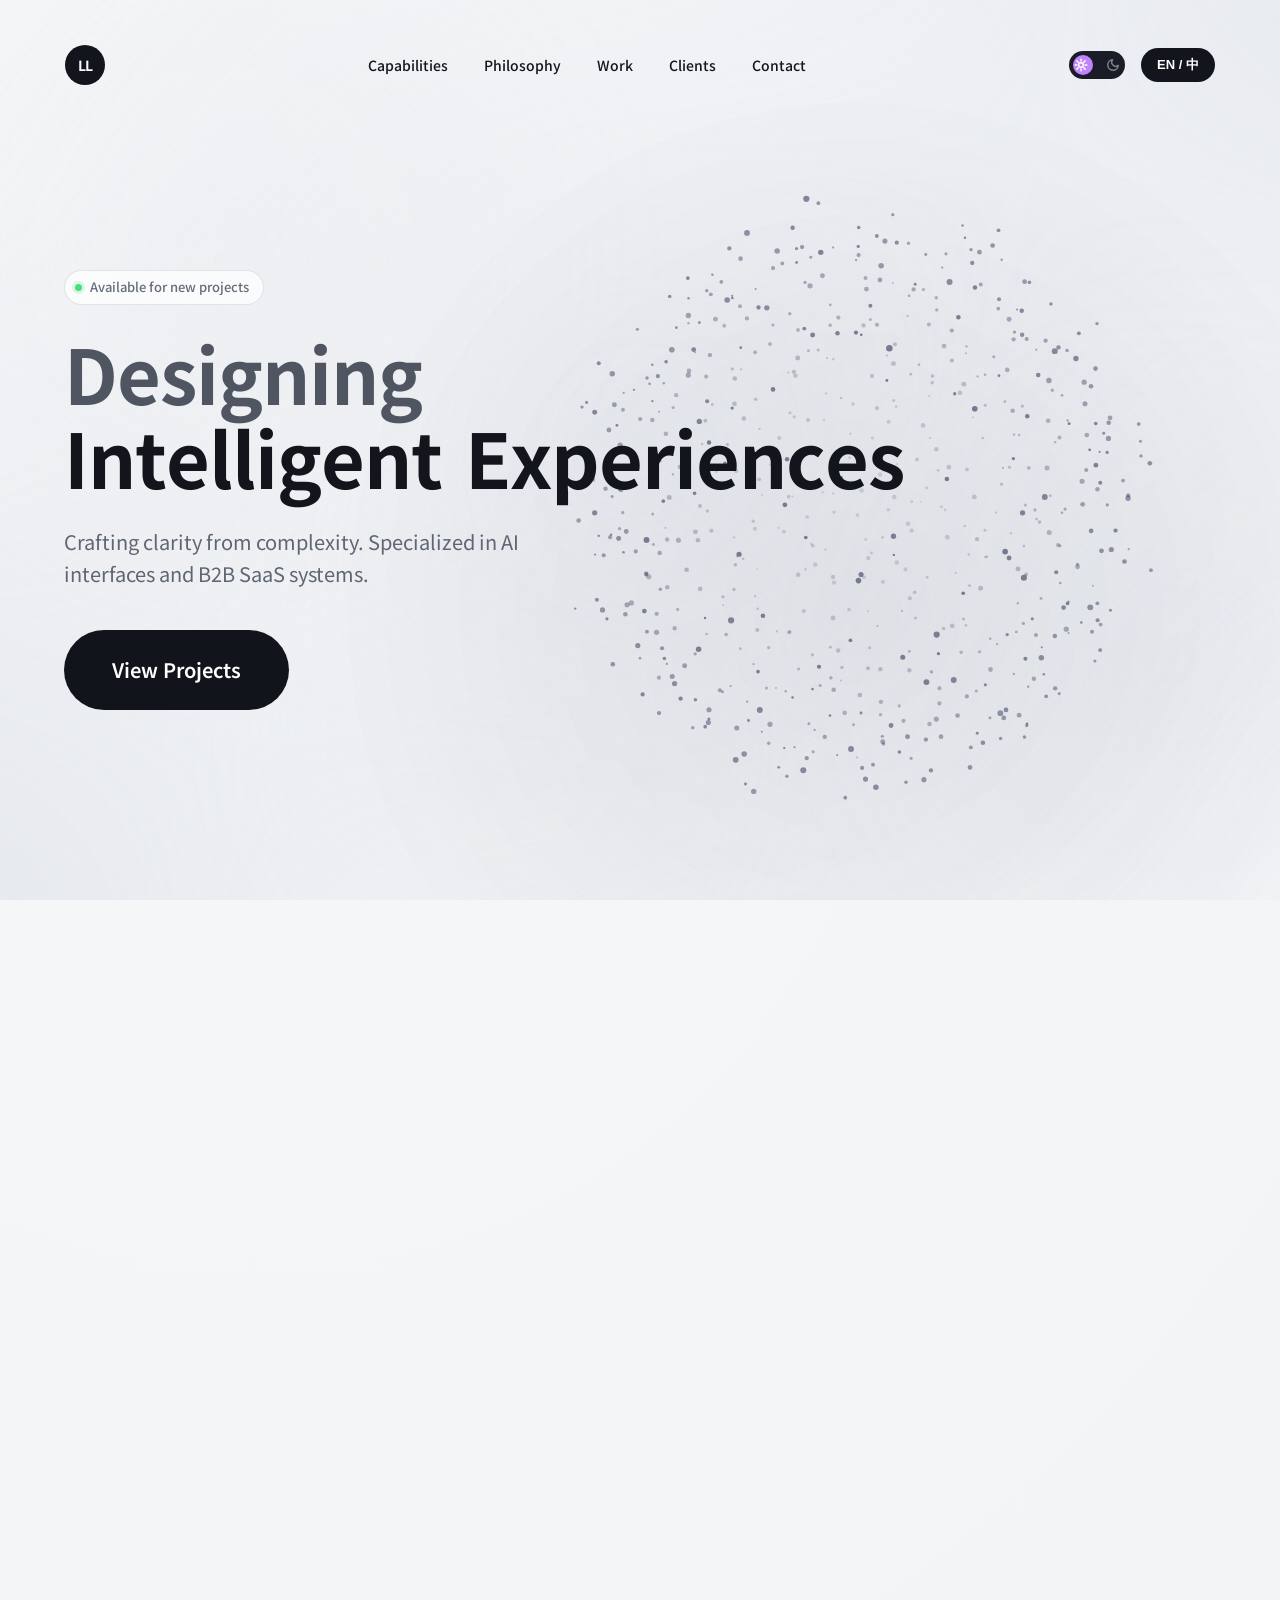
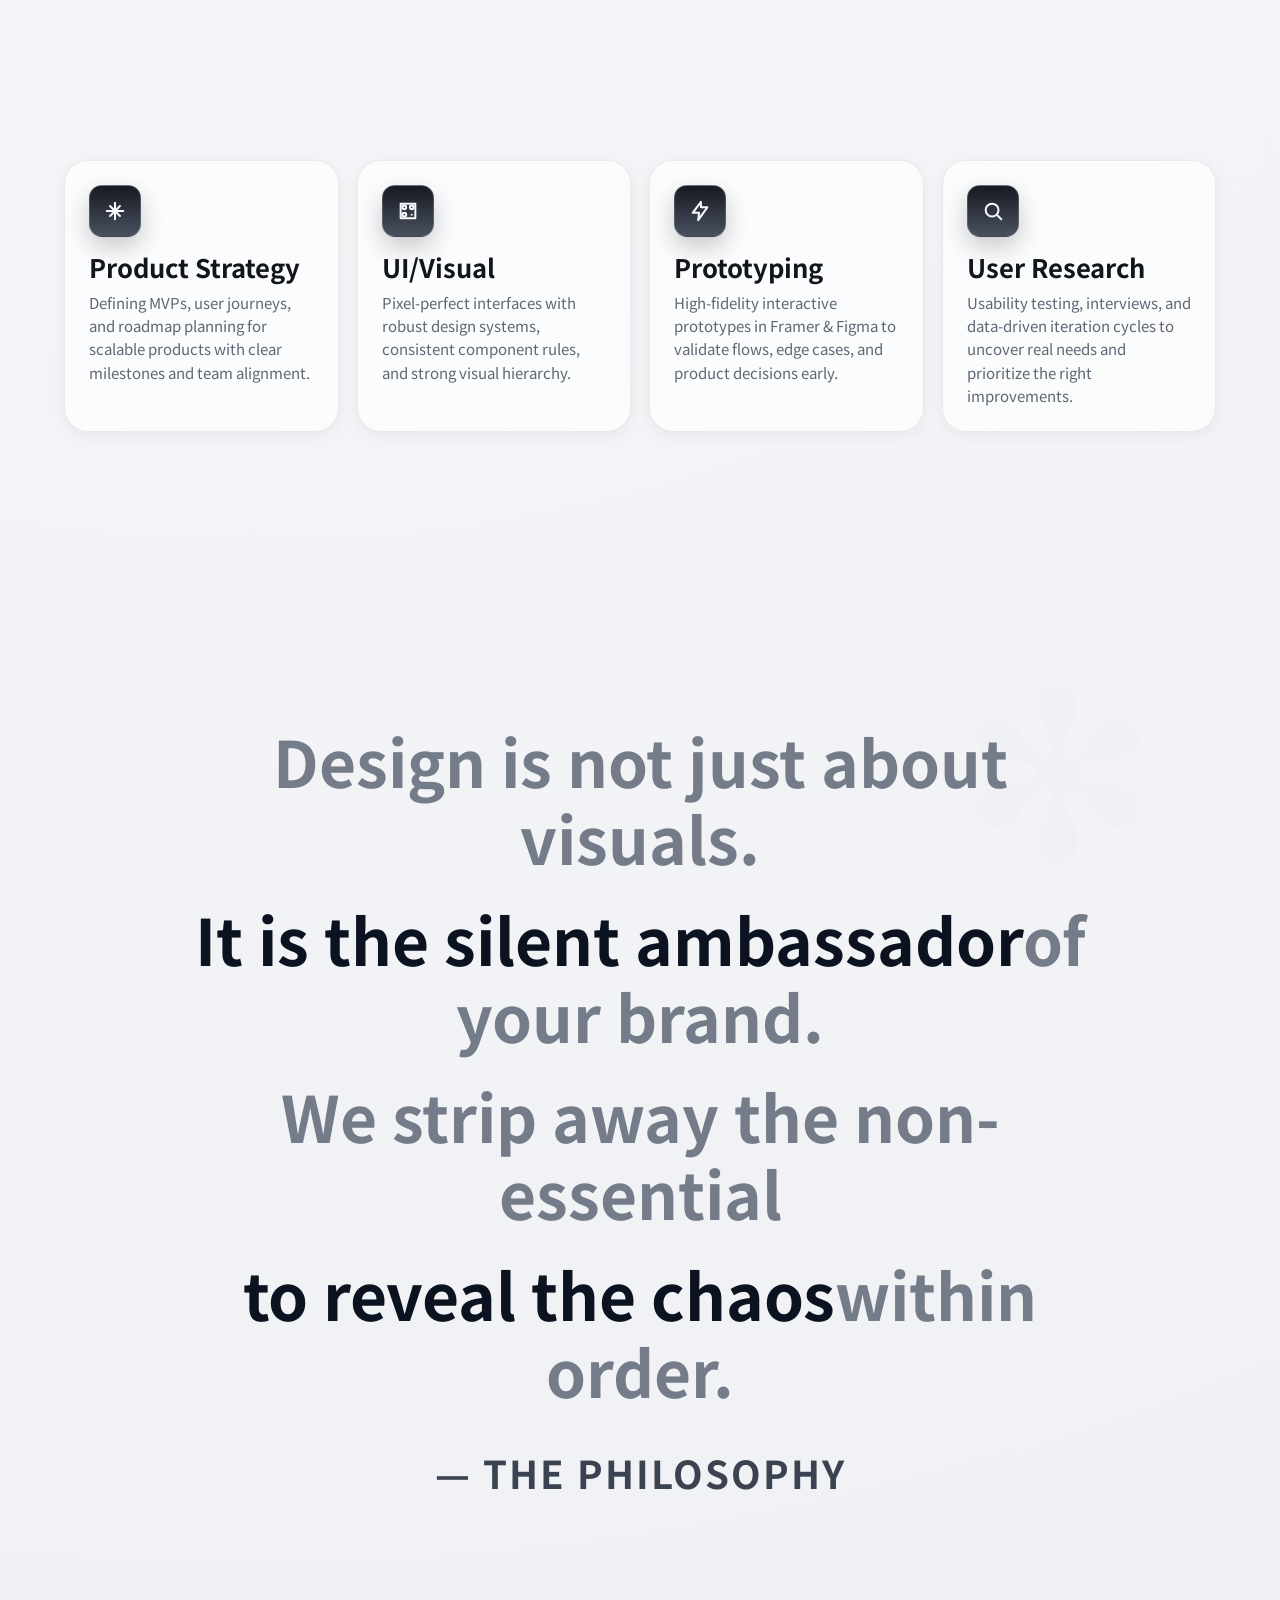
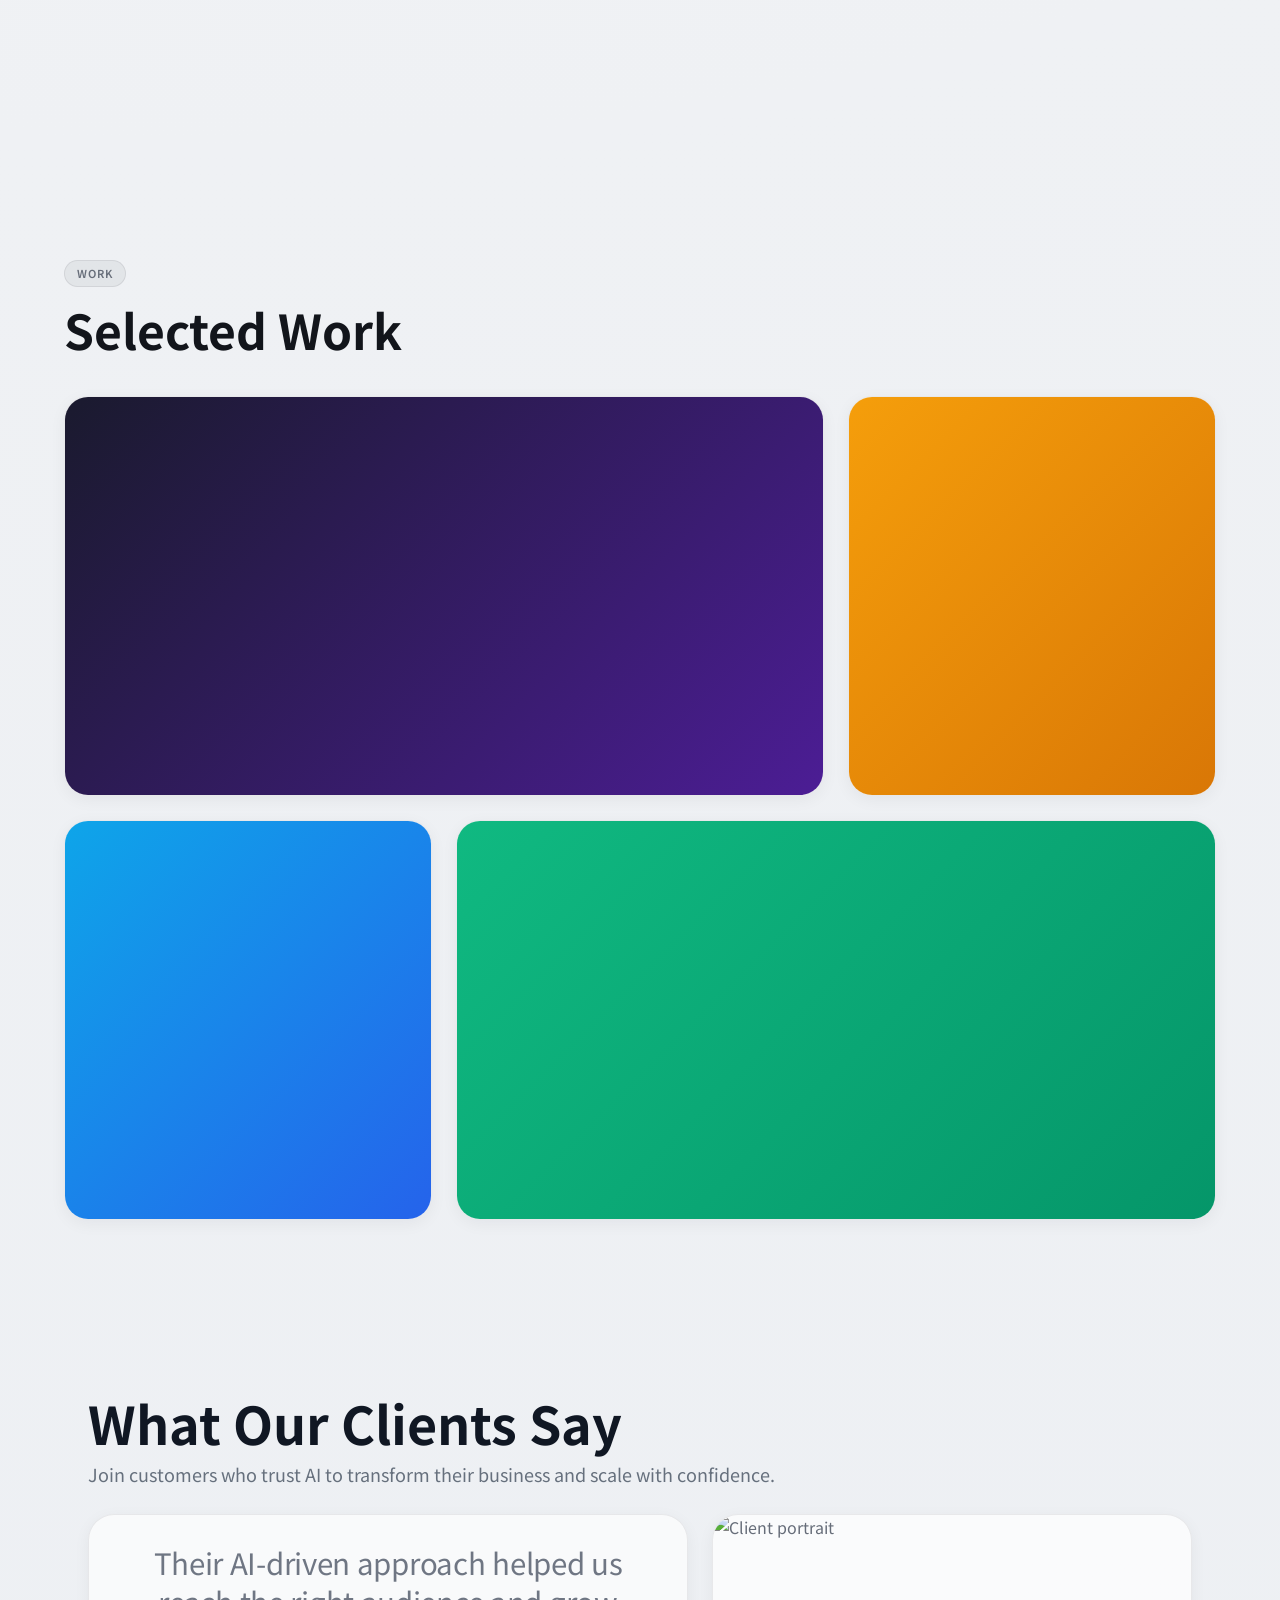
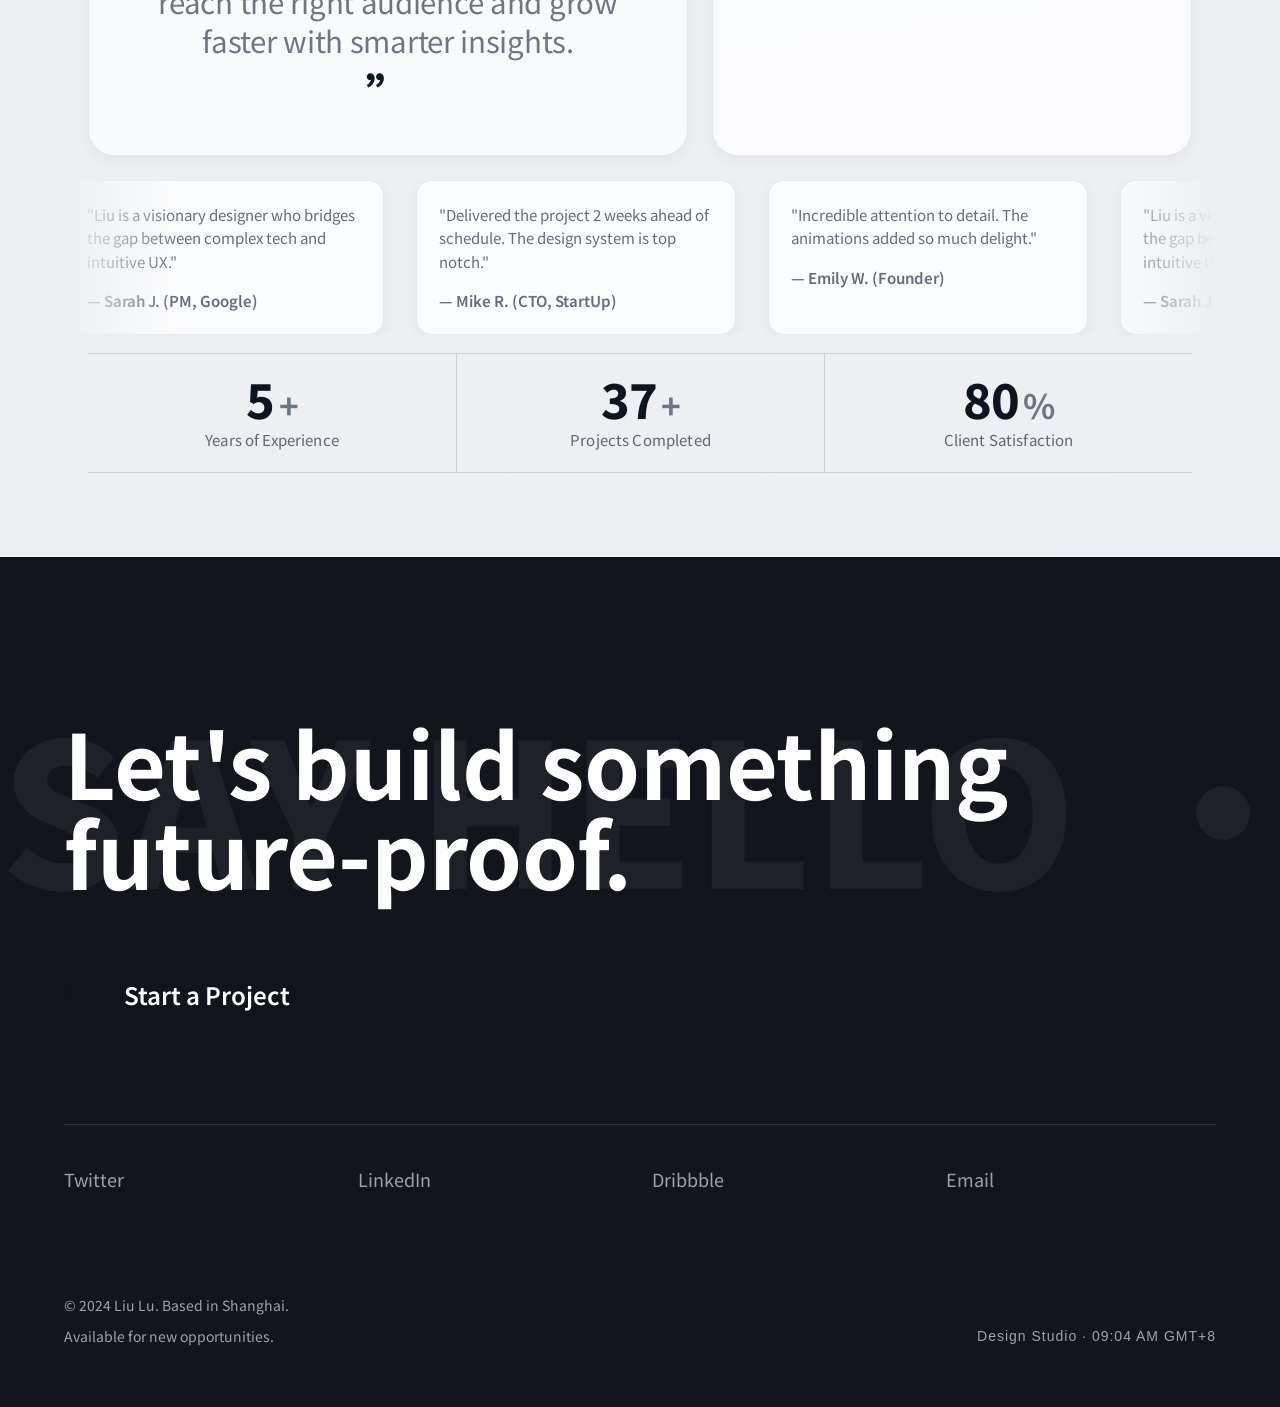
==== commit 96c0e7a5: "fix: critical dark mode bugs — footer, manifesto, nav controls Critical fixes: - Fix .big-footer dar" ====
--- a/index.html
+++ b/index.html
@@ -391,9 +391,13 @@
     :root[data-theme='dark'] .stats-subtitle,
     :root[data-theme='dark'] .metric-label,
     :root[data-theme='dark'] .stats-quote-text,
-    :root[data-theme='dark'] .manifesto-text,
     :root[data-theme='dark'] .social-link {
       color: #b4bece;
+    }
+
+    /* Manifesto text: muted base so emphasis words pop */
+    :root[data-theme='dark'] .manifesto-text {
+      color: #6b82a0;
     }
 
     :root[data-theme='dark'] .stats-title,
@@ -408,6 +412,11 @@
       background: #0b0f16;
     }
 
+    /* CRITICAL: page footer element uses class .big-footer, not .footer */
+    :root[data-theme='dark'] .big-footer {
+      background: #080c14;
+    }
+
     /* ===================================================
        Dark Mode — Extended Color Fixes
        (covers all elements missing dark overrides)
@@ -444,6 +453,17 @@
     :root[data-theme='dark'] .nav-logo {
       background: rgba(170, 195, 255, 0.1);
       border: 1.5px solid rgba(170, 195, 255, 0.14);
+      color: #c8daf0;
+    }
+
+    /* lang-switch: --ink becomes #f0f4ff in dark → near-white bg with white text */
+    :root[data-theme='dark'] .lang-switch {
+      background: rgba(180, 210, 255, 0.1);
+      color: #c2d4ee;
+      border: 1px solid rgba(180, 210, 255, 0.15);
+    }
+    :root[data-theme='dark'] .lang-switch:hover {
+      background: rgba(180, 210, 255, 0.18);
     }
 
     /* Capability cards — body text was nearly invisible */
@@ -469,12 +489,15 @@
       z-index: 1;
     }
 
-    /* Philosophy — highlight-serif was #0b1220, completely invisible in dark */
+    /* Philosophy manifesto hierarchy (dark mode):
+       highlight-serif = strong emphasis (brighter than base)
+       manifesto-text  = base (muted, set separately above)
+       highlight-sans  = secondary/echo (same muted tone as base, mirrors light mode) */
     :root[data-theme='dark'] .highlight-serif {
-      color: #dce8f8;
+      color: #c2d6f0;
     }
     :root[data-theme='dark'] .highlight-sans {
-      color: #7890ac;
+      color: #6b82a0;
     }
     :root[data-theme='dark'] .manifesto-deco {
       color: rgba(130, 165, 220, 0.06);
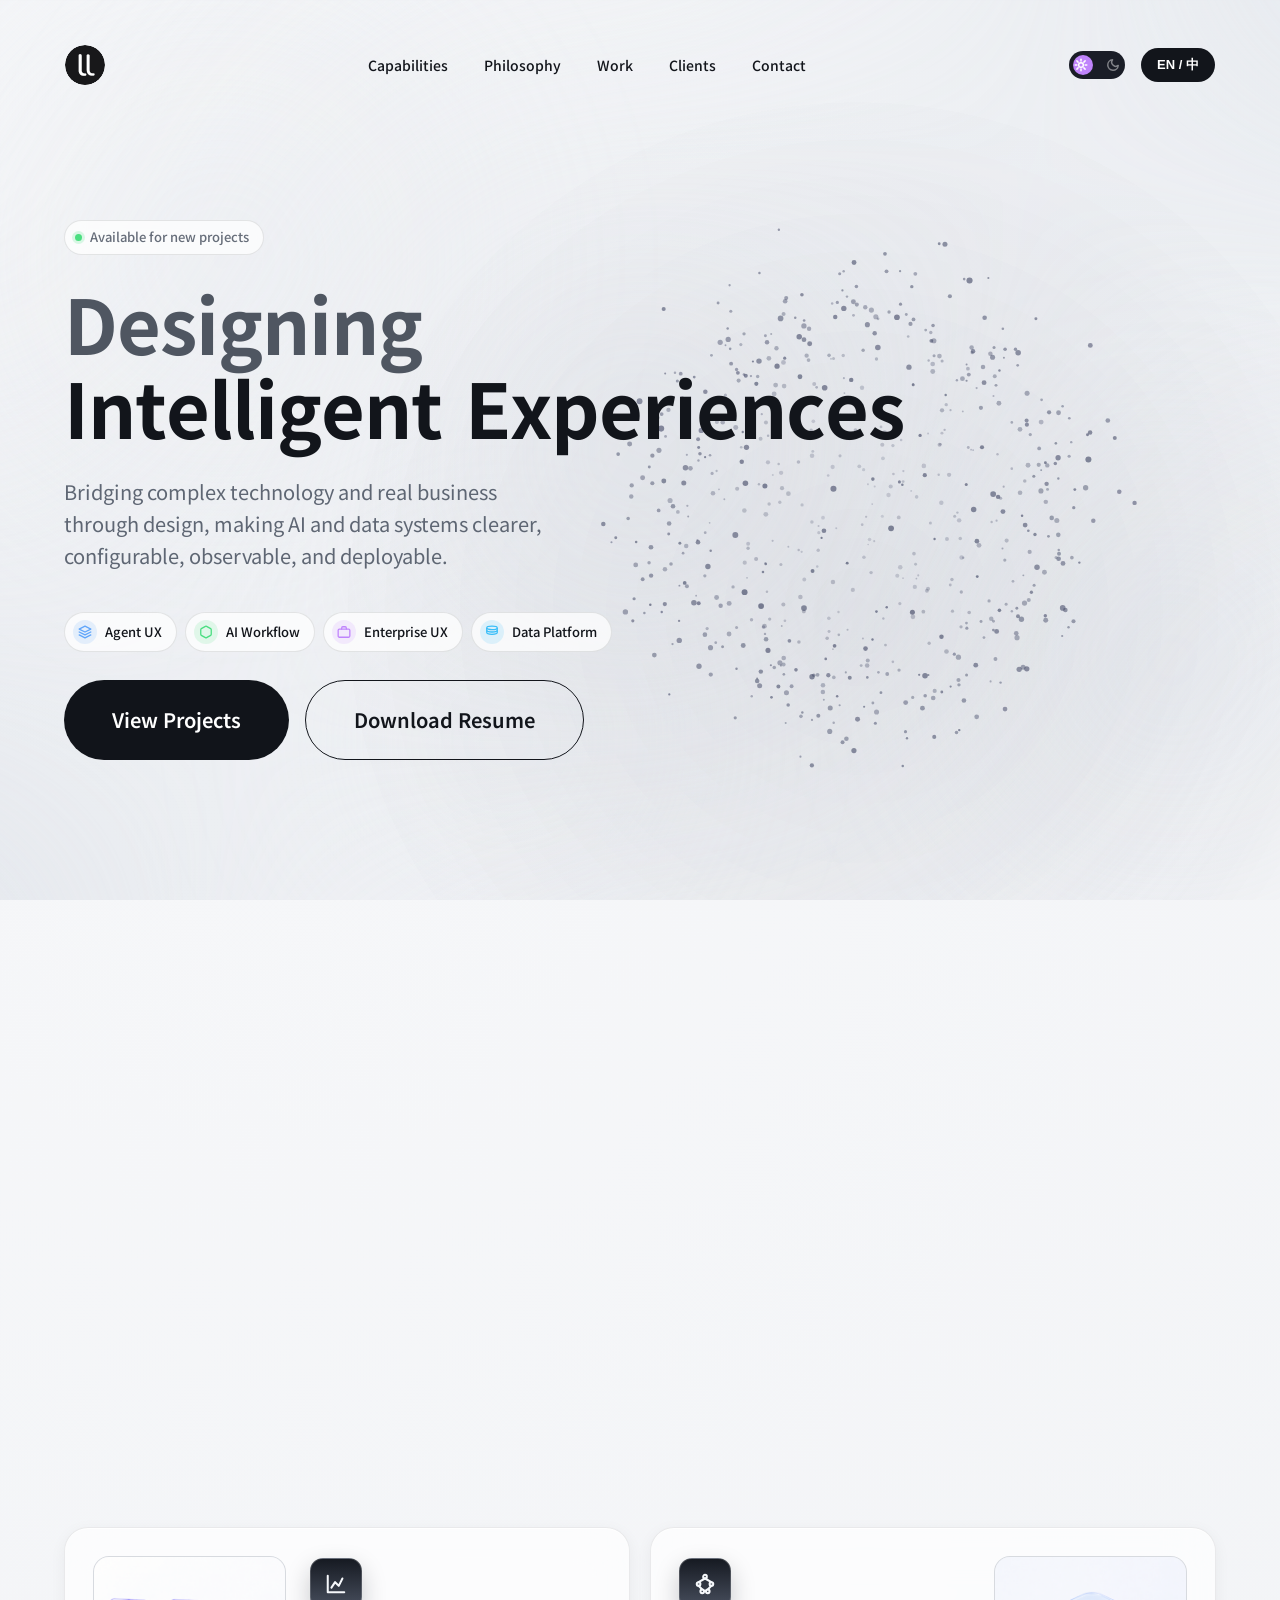
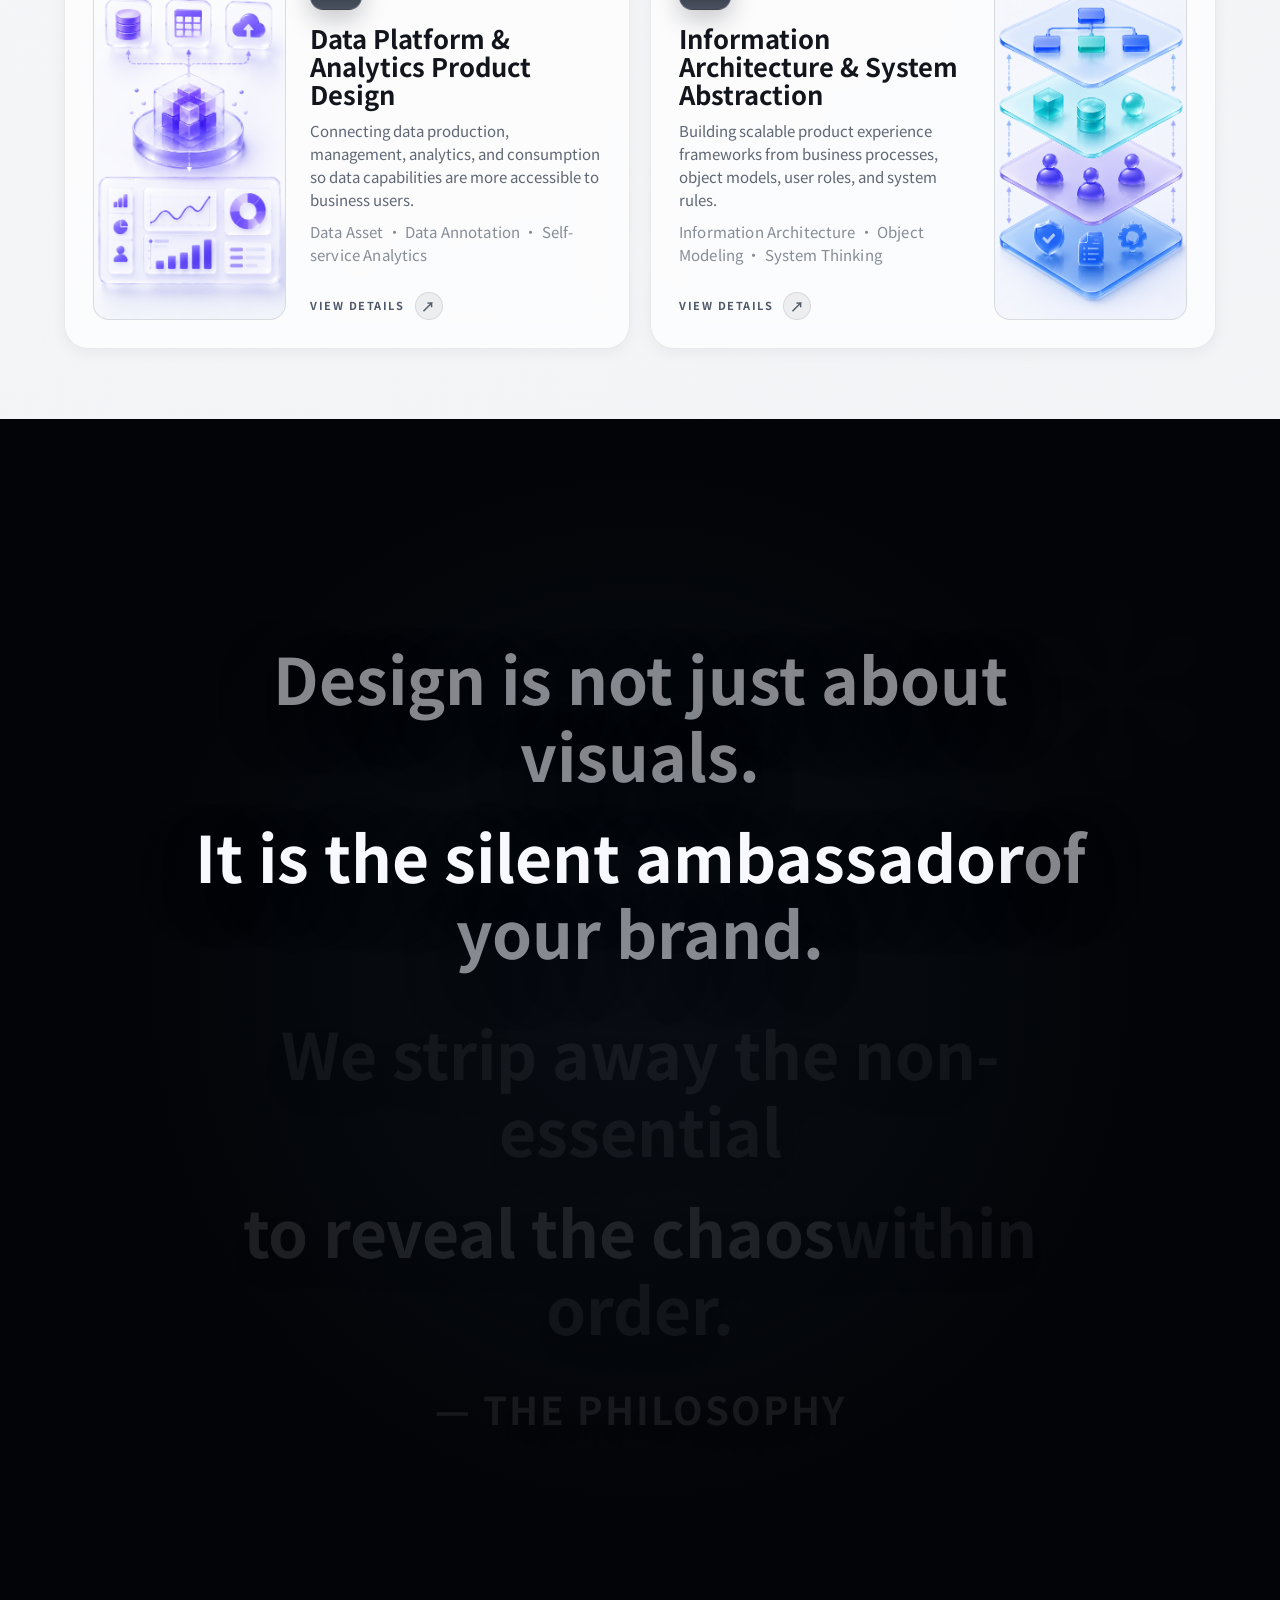
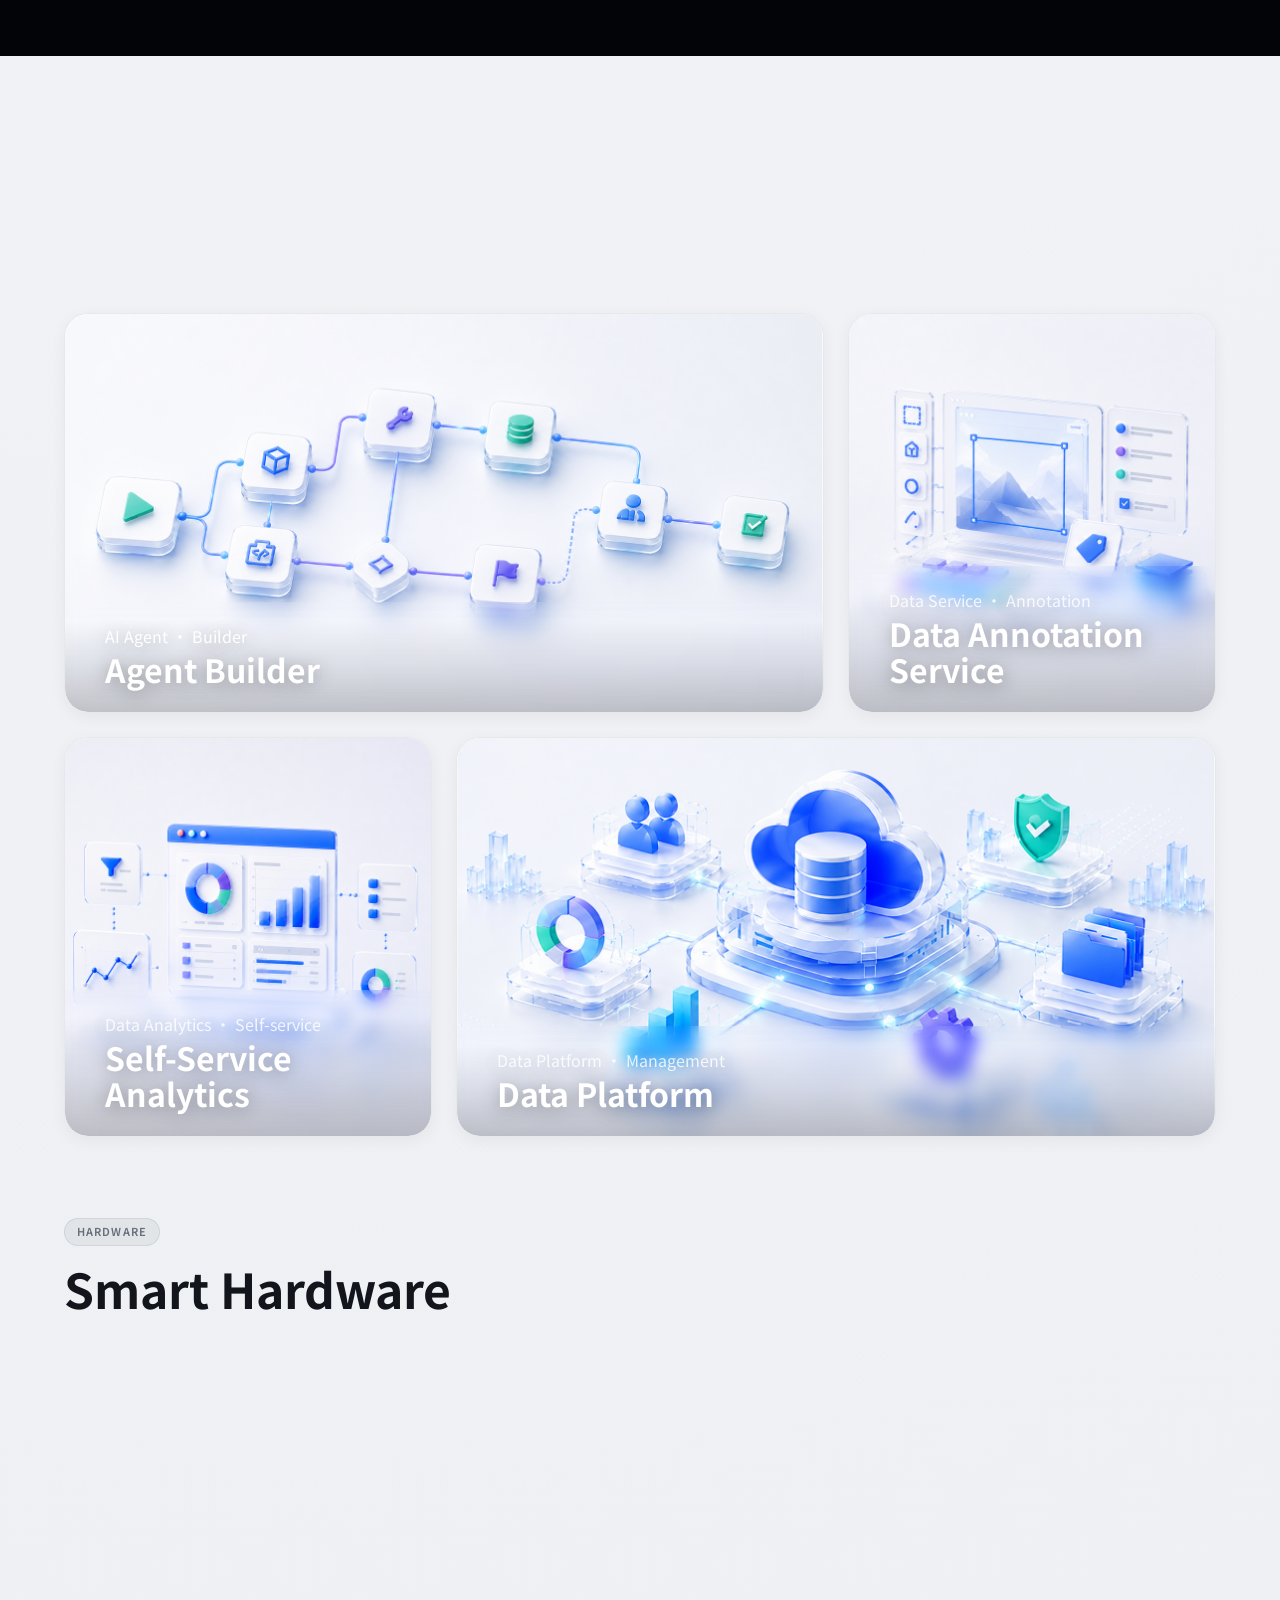
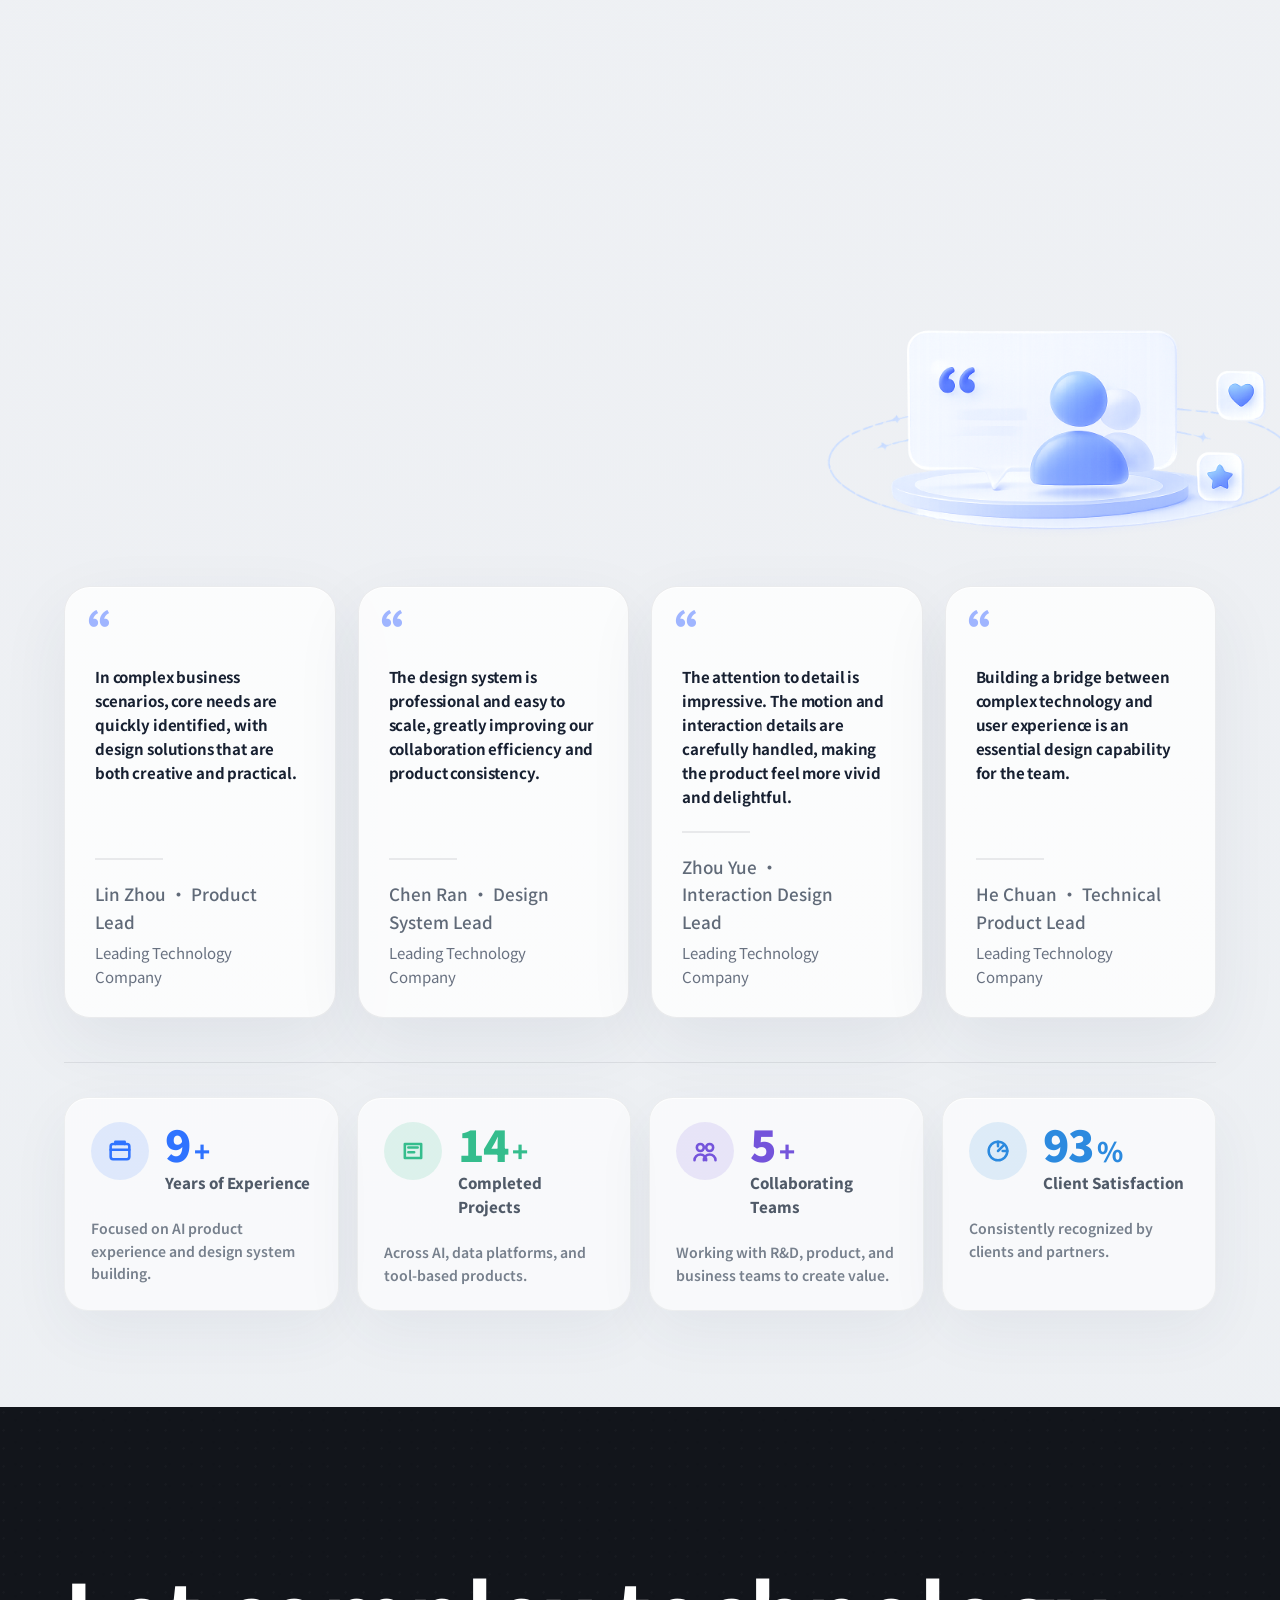
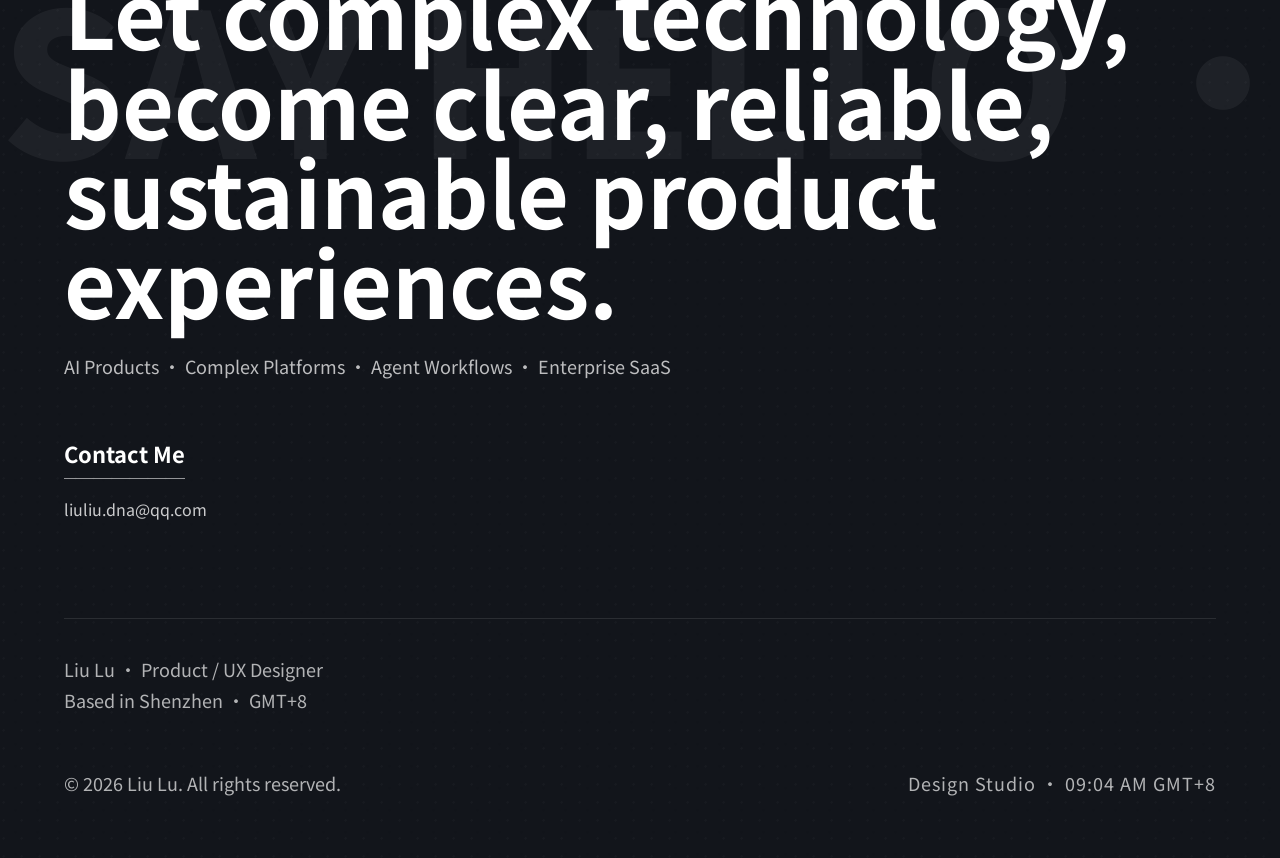
==== commit e5ed9fb0: "feat: update portfolio site content" ====
--- a/index.html
+++ b/index.html
@@ -9,6 +9,8 @@
   <link rel="preconnect" href="https://fonts.googleapis.com" />
   <link rel="preconnect" href="https://fonts.gstatic.com" crossorigin />
   <link href="https://fonts.googleapis.com/css2?family=Noto+Sans+SC:wght@400;500;700;900&display=swap" rel="stylesheet">
+  <link rel="stylesheet" href="components/site-footer.css" />
+  <script src="components/site-footer.js" defer></script>
   <style>
     /* ============================
        1. Design Tokens & Variables
@@ -261,16 +263,17 @@
     .nav-logo {
       width: 40px;
       height: 40px;
-      background: var(--ink);
-      color: #fff;
       border-radius: 50%;
+      overflow: hidden;
       display: flex;
       align-items: center;
       justify-content: center;
-      font-family: var(--font-heading);
-      font-weight: 700;
-      font-size: 14px;
-      letter-spacing: -0.5px;
+    }
+    .nav-logo img {
+      width: 100%;
+      height: 100%;
+      object-fit: cover;
+      border-radius: 50%;
     }
 
     .nav-links {
@@ -378,8 +381,6 @@
     }
 
     :root[data-theme='dark'] .glass-card,
-    :root[data-theme='dark'] .stats-quote-card,
-    :root[data-theme='dark'] .stats-visual-card,
     :root[data-theme='dark'] .stat-card,
     :root[data-theme='dark'] .cap-card,
     :root[data-theme='dark'] .project-card {
@@ -391,6 +392,8 @@
     :root[data-theme='dark'] .stats-subtitle,
     :root[data-theme='dark'] .metric-label,
     :root[data-theme='dark'] .stats-quote-text,
+    :root[data-theme='dark'] .metric-note,
+    :root[data-theme='dark'] .testimonial-role,
     :root[data-theme='dark'] .social-link {
       color: #b4bece;
     }
@@ -401,20 +404,11 @@
     }
 
     :root[data-theme='dark'] .stats-title,
-    :root[data-theme='dark'] .stats-quote-text strong,
+    :root[data-theme='dark'] .testimonial-copy,
+    :root[data-theme='dark'] .testimonial-name,
     :root[data-theme='dark'] .metric-value,
-    :root[data-theme='dark'] .stats-quote-mark,
     :root[data-theme='dark'] .serif-line {
       color: #e8edf8;
-    }
-
-    :root[data-theme='dark'] .footer {
-      background: #0b0f16;
-    }
-
-    /* CRITICAL: page footer element uses class .big-footer, not .footer */
-    :root[data-theme='dark'] .big-footer {
-      background: #080c14;
     }
 
     /* ===================================================
@@ -451,9 +445,7 @@
       color: #b8c6dc;
     }
     :root[data-theme='dark'] .nav-logo {
-      background: rgba(170, 195, 255, 0.1);
-      border: 1.5px solid rgba(170, 195, 255, 0.14);
-      color: #c8daf0;
+      background: transparent;
     }
 
     /* lang-switch: --ink becomes #f0f4ff in dark → near-white bg with white text */
@@ -503,35 +495,17 @@
       color: rgba(130, 165, 220, 0.06);
     }
 
-    /* Stats metrics — borders were rgba(18,21,27) which vanish on dark bg */
+    /* Stats and testimonials */
+    :root[data-theme='dark'] .testimonial-card,
+    :root[data-theme='dark'] .stat-metric {
+      background: rgba(12, 17, 32, 0.82);
+      border-color: rgba(200, 220, 255, 0.1);
+    }
     :root[data-theme='dark'] .stats-metrics {
       border-top-color: rgba(200, 220, 255, 0.1);
-      border-bottom-color: rgba(200, 220, 255, 0.1);
-    }
-    :root[data-theme='dark'] .stat-metric + .stat-metric {
-      border-left-color: rgba(200, 220, 255, 0.1);
     }
     :root[data-theme='dark'] .metric-suffix {
-      color: #6585a5;
-    }
-
-    /* Testimonial cards — hardcoded white bg */
-    :root[data-theme='dark'] .testimonial-card {
-      background: rgba(12, 17, 32, 0.92);
-      border-color: rgba(200, 220, 255, 0.1);
-      color: #8aa0bc;
-    }
-
-    /* Stats quote card */
-    :root[data-theme='dark'] .stats-quote-card {
-      background: rgba(10, 15, 28, 0.88);
-    }
-
-    /* Mobile metric dividers */
-    @media (max-width: 768px) {
-      :root[data-theme='dark'] .stat-metric + .stat-metric {
-        border-top-color: rgba(200, 220, 255, 0.1);
-      }
+      color: currentColor;
     }
 
     /* ===================================================
@@ -635,6 +609,229 @@
       opacity: 0;
     }
 
+    /* CRITICAL: page footer element uses class .big-footer, not .footer */
+    :root[data-theme='dark'] .big-footer {
+      background: #080c14;
+    }
+
+    /* ===================================================
+       Dark Mode — Extended Color Fixes
+       (covers all elements missing dark overrides)
+       =================================================== */
+
+    /* Mesh blobs: replace washed-out light blobs with blue-tinted glows */
+    :root[data-theme='dark'] .blob-1 {
+      background: radial-gradient(circle, rgba(50, 80, 160, 0.5), transparent 70%);
+    }
+    :root[data-theme='dark'] .blob-2 {
+      background: radial-gradient(circle, rgba(35, 60, 120, 0.4), transparent 70%);
+    }
+    :root[data-theme='dark'] .blob-3 {
+      background: radial-gradient(circle, rgba(25, 48, 100, 0.4), transparent 70%);
+    }
+
+    /* Hero aurora — switch to blue-navy tones */
+    :root[data-theme='dark'] .aurora-bg {
+      background: radial-gradient(circle at 50% 50%, rgba(40, 70, 150, 0.28), transparent 42%),
+        radial-gradient(circle at 80% 20%, rgba(25, 55, 110, 0.22), transparent 30%),
+        radial-gradient(circle at 20% 80%, rgba(18, 42, 90, 0.22), transparent 30%);
+      opacity: 0.65;
+    }
+
+    /* Hero text */
+    :root[data-theme='dark'] .sans-line {
+      color: #dce8f8;
+    }
+
+    /* Nav */
+    :root[data-theme='dark'] .nav-item {
+      color: #b8c6dc;
+    }
+    :root[data-theme='dark'] .nav-logo {
+      background: rgba(170, 195, 255, 0.1);
+      border: 1.5px solid rgba(170, 195, 255, 0.14);
+      color: #c8daf0;
+    }
+
+    /* lang-switch: --ink becomes #f0f4ff in dark → near-white bg with white text */
+    :root[data-theme='dark'] .lang-switch {
+      background: rgba(180, 210, 255, 0.1);
+      color: #c2d4ee;
+      border: 1px solid rgba(180, 210, 255, 0.15);
+    }
+    :root[data-theme='dark'] .lang-switch:hover {
+      background: rgba(180, 210, 255, 0.18);
+    }
+
+    /* Capability cards — body text was nearly invisible */
+    :root[data-theme='dark'] .cap-card p {
+      color: #8aa0bc;
+    }
+    :root[data-theme='dark'] .cap-link-hint {
+      color: #6585a5;
+    }
+    :root[data-theme='dark'] .cap-link-arrow {
+      background: rgba(180, 210, 255, 0.06);
+      border-color: rgba(180, 210, 255, 0.12);
+      color: #8aa0bc;
+    }
+
+    /* Cap media: overlay to darken the light inline gradient backgrounds */
+    :root[data-theme='dark'] .cap-media::after {
+      content: '';
+      position: absolute;
+      inset: 0;
+      background: rgba(8, 12, 26, 0.58);
+      pointer-events: none;
+      z-index: 1;
+    }
+
+    /* Philosophy manifesto hierarchy (dark mode):
+       highlight-serif = strong emphasis (brighter than base)
+       manifesto-text  = base (muted, set separately above)
+       highlight-sans  = secondary/echo (same muted tone as base, mirrors light mode) */
+    :root[data-theme='dark'] .highlight-serif {
+      color: #c2d6f0;
+    }
+    :root[data-theme='dark'] .highlight-sans {
+      color: #6b82a0;
+    }
+    :root[data-theme='dark'] .manifesto-deco {
+      color: rgba(130, 165, 220, 0.06);
+    }
+
+    /* Stats metrics — borders were rgba(18,21,27) which vanish on dark bg */
+    :root[data-theme='dark'] .stats-metrics {
+      border-top-color: rgba(200, 220, 255, 0.1);
+      border-bottom-color: rgba(200, 220, 255, 0.1);
+    }
+    :root[data-theme='dark'] .stat-metric + .stat-metric {
+      border-left-color: rgba(200, 220, 255, 0.1);
+    }
+    :root[data-theme='dark'] .metric-suffix {
+      color: #6585a5;
+    }
+
+    /* Testimonial cards — hardcoded white bg */
+    :root[data-theme='dark'] .testimonial-card {
+      background: rgba(12, 17, 32, 0.92);
+      border-color: rgba(200, 220, 255, 0.1);
+      color: #8aa0bc;
+    }
+
+    /* Stats quote card */
+    :root[data-theme='dark'] .stats-quote-card {
+      background: rgba(10, 15, 28, 0.88);
+    }
+
+    /* Mobile metric dividers */
+    @media (max-width: 768px) {
+      :root[data-theme='dark'] .stat-metric + .stat-metric {
+        border-top-color: rgba(200, 220, 255, 0.1);
+      }
+    }
+
+    /* ===================================================
+       Design Improvements — All Themes
+       =================================================== */
+
+    /* Hero availability badge */
+    .hero-badge {
+      display: inline-flex;
+      align-items: center;
+      gap: 8px;
+      padding: 6px 14px 6px 10px;
+      border-radius: 999px;
+      background: rgba(255, 255, 255, 0.72);
+      border: 1px solid rgba(18, 21, 27, 0.1);
+      backdrop-filter: blur(10px);
+      -webkit-backdrop-filter: blur(10px);
+      font-size: 13px;
+      font-weight: 500;
+      color: var(--muted);
+      margin-bottom: 28px;
+      opacity: 0;
+      animation: fadeUp 0.7s 0.1s forwards;
+      width: fit-content;
+    }
+
+    .hero-badge-dot {
+      width: 7px;
+      height: 7px;
+      border-radius: 50%;
+      background: #4ade80;
+      box-shadow: 0 0 0 3px rgba(74, 222, 128, 0.2);
+      flex-shrink: 0;
+    }
+
+    :root[data-theme='dark'] .hero-badge {
+      background: rgba(14, 20, 36, 0.72);
+      border-color: rgba(180, 210, 255, 0.12);
+      color: #7a96b4;
+    }
+
+    /* Refined cap-card body text */
+    .cap-card p {
+      font-size: 15px;
+      line-height: 1.62;
+    }
+
+    /* Sharper section label chips */
+    .section-label-chip {
+      display: inline-flex;
+      align-items: center;
+      gap: 6px;
+      padding: 4px 12px;
+      border-radius: 999px;
+      background: rgba(18, 21, 27, 0.05);
+      border: 1px solid rgba(18, 21, 27, 0.08);
+      font-size: 11px;
+      letter-spacing: 0.1em;
+      text-transform: uppercase;
+      color: var(--muted);
+      font-weight: 600;
+      margin-bottom: 16px;
+    }
+
+    :root[data-theme='dark'] .section-label-chip {
+      background: rgba(180, 210, 255, 0.06);
+      border-color: rgba(180, 210, 255, 0.1);
+    }
+
+    /* Smoother glass card hover */
+    .glass-card:hover {
+      transform: translateY(-4px);
+      box-shadow: 0 20px 56px rgba(18, 21, 27, 0.1), var(--inner-glow);
+    }
+
+    /* Better visible hero serif line */
+    .serif-line {
+      color: #4a5260;
+      letter-spacing: -1.5px;
+    }
+
+    /* Stat metric: richer number color in dark */
+    :root[data-theme='dark'] .metric-value {
+      color: #e0eaf8;
+    }
+
+    /* Project overlay: show subtle title hint at rest */
+    .project-overlay-tag {
+      position: absolute;
+      bottom: 20px;
+      left: 24px;
+      right: 24px;
+      color: rgba(255, 255, 255, 0.55);
+      font-size: 12px;
+      font-weight: 600;
+      letter-spacing: 0.1em;
+      text-transform: uppercase;
+      transition: opacity 0.3s;
+    }
+    .project-card:hover .project-overlay-tag {
+      opacity: 0;
+    }
+
     /* Testimonial card author name in dark */
     :root[data-theme='dark'] .testimonial-card [style*="font-weight: 600"] {
       color: #b4c8e0;
@@ -830,123 +1027,249 @@
       letter-spacing: 1px;
     }
 
-    .stats-top-grid {
+    #projects.section-padding {
+      padding-bottom: 80px;
+    }
+
+    #stats.section-padding {
+      padding: 60px 0 96px;
+      background: transparent;
+    }
+
+    #stats > .container {
+      max-width: none;
+      padding: 0;
+      background: transparent;
+      box-shadow: none;
+    }
+
+    .feedback-hero {
       display: grid;
-      grid-template-columns: 1.25fr 1fr;
-      gap: 24px;
-      margin-bottom: 24px;
-    }
-
-    .stats-quote-card {
+      grid-template-columns: minmax(0, 0.92fr) minmax(420px, 1.08fr);
+      gap: 48px;
+      align-items: center;
+      margin-bottom: 54px;
+      background: transparent;
+    }
+
+    .stats-title {
+      font-size: 48px;
+      margin-bottom: 28px;
+      color: #101723;
+      letter-spacing: -0.02em;
+    }
+
+    .stats-subtitle {
+      font-size: 20px;
+      color: #66707d;
+      max-width: 620px;
+      line-height: 1.75;
+      font-weight: 500;
+    }
+
+    .feedback-visual {
+      min-height: 280px;
+      position: relative;
+      display: flex;
+      align-items: center;
+      justify-content: center;
+      background: transparent;
+      overflow: visible;
+    }
+
+    .feedback-visual img {
+      width: 100%;
+      height: auto;
+      object-fit: contain;
+      object-position: center;
+      display: block;
+      mix-blend-mode: multiply;
+      filter: saturate(112%) contrast(102%);
+      transform: translateX(120px);
+    }
+
+    .testimonials-grid {
+      display: grid;
+      grid-template-columns: repeat(4, minmax(0, 1fr));
+      gap: 22px;
+      width: min(100%, var(--container));
+      margin-top: -100px;
+      margin-inline: auto;
+      margin-bottom: 44px;
+      background: transparent;
+    }
+
+    .testimonial-card {
+      min-height: 214px;
       padding: 28px 30px;
+      display: flex;
+      flex-direction: column;
+      justify-content: space-between;
       border-radius: 26px;
-      border: 1px solid rgba(18, 21, 27, 0.08);
-      background: rgba(255, 255, 255, 0.66);
-      box-shadow: var(--shadow-sm);
-      text-align: center;
-    }
-
-    .stats-quote-text {
-      font-size: clamp(1.45rem, 2.3vw, 2.2rem);
-      line-height: 1.32;
-      color: #6f7683;
+      background: rgba(255, 255, 255, 0.76);
+      border: 1px solid rgba(18, 21, 27, 0.07);
+      box-shadow: 0 24px 70px rgba(38, 54, 83, 0.07), var(--inner-glow);
+      color: #172031;
+      font-size: 15px;
+      line-height: 1.6;
+      text-align: left;
+    }
+
+    .testimonial-quote-icon {
+      color: #9fb5ff;
+      font-size: 52px;
+      line-height: 0.7;
+      font-weight: 900;
+      text-align: left;
+      transform: translateX(-0.72em);
+      margin-bottom: 14px;
+    }
+
+    .testimonial-copy {
+      font-size: 15px;
+      line-height: 1.6;
+      font-weight: 700;
       letter-spacing: -0.01em;
     }
 
-    .stats-quote-text strong {
-      color: #101723;
-      font-weight: 800;
-    }
-
-    .stats-quote-mark {
-      font-size: 44px;
+    .testimonial-divider {
+      width: 68px;
+      height: 2px;
+      background: rgba(18, 21, 27, 0.08);
+      margin: 22px 0 20px;
+    }
+
+    .testimonial-author {
+      display: flex;
+      align-items: flex-end;
+      justify-content: flex-start;
+      gap: 20px;
+      color: #687180;
+    }
+
+    .testimonial-name {
+      color: #606a78;
+      font-size: 17px;
+      font-weight: 500;
+    }
+
+    .testimonial-role {
+      margin-top: 6px;
+      font-size: 15px;
+    }
+
+    .stats-metrics {
+      border-top: 1px solid rgba(18, 21, 27, 0.08);
+      display: grid;
+      grid-template-columns: repeat(4, minmax(0, 1fr));
+      gap: 18px;
+      width: min(100%, var(--container));
+      margin-inline: auto;
+      padding-top: 34px;
+      background: transparent;
+    }
+
+    .stat-metric {
+      min-height: 170px;
+      padding: 24px 26px;
+      border-radius: 24px;
+      background: rgba(255, 255, 255, 0.62);
+      border: 1px solid rgba(18, 21, 27, 0.05);
+      box-shadow: 0 20px 60px rgba(50, 72, 110, 0.06), var(--inner-glow);
+      position: relative;
+      overflow: hidden;
+      display: grid;
+      grid-template-columns: auto minmax(0, 1fr);
+      grid-template-areas:
+        "icon value"
+        "icon label"
+        "note note";
+      column-gap: 16px;
+      align-content: start;
+    }
+
+    .metric-icon {
+      position: relative;
+      grid-area: icon;
+      width: 58px;
+      height: 58px;
+      display: grid;
+      place-items: center;
+      border-radius: 50%;
+      background: var(--metric-icon-bg, rgba(85, 130, 255, 0.12));
+      color: var(--metric-color, #3778ff);
+      margin: 0;
+    }
+
+    .metric-icon svg {
+      width: 28px;
+      height: 28px;
+      stroke: currentColor;
+      fill: none;
+      stroke-width: 2.2;
+      stroke-linecap: round;
+      stroke-linejoin: round;
+    }
+
+    .metric-value {
+      grid-area: value;
+      position: relative;
+      font-size: clamp(34px, 3.4vw, 48px);
       line-height: 1;
-      margin-top: 10px;
-      color: #101723;
+      color: var(--metric-color, #3778ff);
       font-weight: 900;
-    }
-
-    .stats-visual-card {
-      border-radius: 26px;
-      overflow: hidden;
-      border: 1px solid rgba(18, 21, 27, 0.08);
-      background: rgba(255, 255, 255, 0.7);
-      box-shadow: var(--shadow-sm);
-      min-height: 100%;
-    }
-
-    .stats-visual-card img {
-      width: 100%;
-      height: 100%;
-      min-height: 240px;
-      max-height: 300px;
-      object-fit: cover;
-      display: block;
-    }
-
-    .stats-metrics {
-      margin-top: 18px;
-      border-top: 1px solid rgba(18, 21, 27, 0.14);
-      border-bottom: 1px solid rgba(18, 21, 27, 0.14);
-      display: grid;
-      grid-template-columns: repeat(3, 1fr);
-    }
-
-    .stat-metric {
-      padding: 20px 18px;
-      text-align: center;
-      position: relative;
-    }
-
-    .stat-metric+.stat-metric {
-      border-left: 1px solid rgba(18, 21, 27, 0.14);
-    }
-
-    .metric-value {
-      font-size: clamp(34px, 3.8vw, 48px);
-      line-height: 1;
-      color: #0f1520;
-      font-weight: 800;
-      letter-spacing: -0.02em;
-      margin-bottom: 6px;
+      letter-spacing: -0.04em;
+      margin: 0;
       display: inline-flex;
       align-items: baseline;
       gap: 4px;
-      justify-content: center;
     }
 
     .metric-suffix {
-      font-size: 0.7em;
-      color: #6f7683;
-      font-weight: 700;
+      font-size: 0.62em;
+      color: currentColor;
+      font-weight: 800;
+      letter-spacing: -0.02em;
     }
 
     .metric-label {
+      grid-area: label;
+      position: relative;
       font-size: 15px;
-      color: #5f6774;
-      letter-spacing: 0.01em;
-    }
-
-    #stats.section-padding {
-      padding: 54px 0 84px;
-    }
-
-    .stats-header {
-      margin-bottom: 26px;
-      text-align: left;
-    }
-
-    .stats-title {
-      font-size: clamp(34px, 4.2vw, 52px);
-      margin-bottom: 10px;
-      color: #101723;
-    }
-
-    .stats-subtitle {
-      font-size: 18px;
-      color: #66707d;
-      max-width: 760px;
-      line-height: 1.5;
+      color: #505a68;
+      font-weight: 800;
+      letter-spacing: 0;
+      margin: 6px 0 0;
+    }
+
+    .metric-note {
+      grid-area: note;
+      position: relative;
+      color: #77808d;
+      font-size: 14px;
+      line-height: 1.6;
+      font-weight: 600;
+      margin-top: 22px;
+    }
+
+    .stat-metric--blue {
+      --metric-color: #2f73ff;
+      --metric-icon-bg: rgba(47, 115, 255, 0.13);
+    }
+
+    .stat-metric--green {
+      --metric-color: #35bd8d;
+      --metric-icon-bg: rgba(53, 189, 141, 0.14);
+    }
+
+    .stat-metric--violet {
+      --metric-color: #7454db;
+      --metric-icon-bg: rgba(116, 84, 219, 0.13);
+    }
+
+    .stat-metric--sky {
+      --metric-color: #2c8adf;
+      --metric-icon-bg: rgba(44, 138, 223, 0.13);
     }
 
     /* Capabilities */
@@ -960,7 +1283,16 @@
 
     #capabilities .bento-grid {
       grid-template-columns: repeat(4, 1fr);
-      gap: 18px;
+      gap: 20px;
+    }
+
+    #capabilities .cap-card--with-media {
+      align-items: stretch;
+      min-height: 0;
+    }
+
+    #capabilities .cap-media {
+      min-height: 0;
     }
 
     .cap-grid {
@@ -970,8 +1302,8 @@
     }
 
     .cap-card {
-      padding: 24px;
-      min-height: 194px;
+      padding: 28px;
+      min-height: 0;
       display: flex;
       flex-direction: column;
     }
@@ -1039,18 +1371,19 @@
 
     .cap-card--with-media {
       display: grid;
-      grid-template-columns: minmax(160px, 40%) minmax(0, 1fr);
-      gap: 20px;
-      align-items: stretch;
+      grid-template-columns: minmax(160px, 38%) minmax(0, 1fr);
+      gap: 24px;
+      align-items: center;
     }
 
     .cap-media {
-      border-radius: 20px;
+      border-radius: 16px;
       overflow: hidden;
       position: relative;
       border: 1px solid rgba(18, 21, 27, 0.08);
       background: #e8ebf0;
-      min-height: 154px;
+      min-height: 180px;
+      align-self: stretch;
     }
 
     .cap-card--wide .cap-media {
@@ -1077,7 +1410,7 @@
       flex-direction: column;
       justify-content: flex-start;
       padding-top: 2px;
-      height: 100%;
+      min-width: 0;
     }
 
     .cap-card--with-media .cap-content {
@@ -1090,7 +1423,7 @@
     }
 
     .cap-card--media-right {
-      grid-template-columns: minmax(0, 1fr) minmax(160px, 40%);
+      grid-template-columns: minmax(0, 1fr) minmax(160px, 38%);
     }
 
     .cap-card--media-right .cap-media {
@@ -1193,13 +1526,19 @@
     .project-card {
       position: relative;
       height: 400px;
+      display: block;
+      color: inherit;
+      text-decoration: none;
+      cursor: pointer;
     }
 
     .project-bg {
       position: absolute;
       inset: 0;
       transition: transform 0.6s var(--ease);
-      background-size: cover;
+      background-color: #f7f8fb;
+      background-repeat: no-repeat;
+      background-size: contain;
       background-position: center;
     }
 
@@ -1209,16 +1548,40 @@
 
     .project-overlay {
       position: absolute;
-      inset: 0;
-      background: linear-gradient(to top, rgba(0, 0, 0, 0.8), transparent);
+      left: 0;
+      right: 0;
+      bottom: 0;
+      background: linear-gradient(180deg, rgba(255, 255, 255, 0) 0%, rgba(246, 249, 255, 0.12) 18%, rgba(98, 108, 126, 0.16) 58%, rgba(8, 12, 20, 0.22) 100%);
+      backdrop-filter: blur(8px) saturate(112%);
+      -webkit-backdrop-filter: blur(8px) saturate(112%);
       display: flex;
       flex-direction: column;
-      justify-content: flex-end;
-      padding: 40px;
+      align-items: flex-start;
+      gap: 6px;
+      padding: 24px 40px;
       color: #fff;
-      opacity: 0;
-      transform: translateY(20px);
+      opacity: 1;
+      transform: translateY(0);
       transition: 0.4s var(--ease);
+    }
+
+    .project-overlay > div,
+    .project-overlay h3 {
+      width: 100%;
+      color: #fff !important;
+      line-height: 1.12;
+      text-align: left;
+      text-shadow: 0 2px 18px rgba(0, 0, 0, 0.35);
+    }
+
+    .project-overlay > div {
+      margin: 0;
+      line-height: 1.25;
+    }
+
+    .project-overlay h3 {
+      font-size: 32px;
+      margin: 0;
     }
 
     .project-card:hover .project-overlay {
@@ -1242,6 +1605,119 @@
       opacity: 1;
     }
 
+    /* Smart Hardware */
+    .hardware-section {
+      padding: 0 0 96px;
+      scroll-margin-top: 132px;
+    }
+
+    .hardware-section .section-header {
+      margin-bottom: 32px;
+    }
+
+    .hardware-title {
+      font-size: 48px;
+    }
+
+    .hardware-grid {
+      display: grid;
+      grid-template-columns: repeat(4, minmax(0, 1fr));
+      gap: 20px;
+    }
+
+    .hardware-card {
+      min-height: 330px;
+      display: flex;
+      flex-direction: column;
+      overflow: hidden;
+    }
+
+    .hardware-swatch {
+      position: relative;
+      height: 210px;
+      min-height: 210px;
+      background: var(--hardware-gradient, linear-gradient(135deg, #dfe5ef 0%, #b9c3d2 100%));
+      border-bottom: 1px solid rgba(18, 21, 27, 0.07);
+      overflow: hidden;
+    }
+
+    .hardware-swatch::before {
+      content: '';
+      position: absolute;
+      inset: 18px;
+      border: 1px solid rgba(255, 255, 255, 0.42);
+      background:
+        linear-gradient(120deg, rgba(255, 255, 255, 0.28), rgba(255, 255, 255, 0)),
+        repeating-linear-gradient(90deg, rgba(255, 255, 255, 0.18) 0 1px, transparent 1px 18px);
+      opacity: 0.72;
+    }
+
+    .hardware-swatch::after {
+      content: '';
+      position: absolute;
+      inset: auto 18px 18px;
+      height: 42px;
+      border-top: 1px solid rgba(255, 255, 255, 0.5);
+      border-bottom: 1px solid rgba(0, 0, 0, 0.08);
+      background: rgba(255, 255, 255, 0.18);
+      transform: skewX(-10deg);
+      transform-origin: bottom left;
+    }
+
+    .hardware-swatch--image {
+      display: block;
+      background:
+        radial-gradient(circle at 50% 48%, var(--hardware-bg-center, #fffdf9) 0%, var(--hardware-bg, #fdfaf5) 62%, var(--hardware-bg-edge, #faf6ef) 100%);
+    }
+
+    .hardware-swatch--image::before,
+    .hardware-swatch--image::after {
+      display: none;
+    }
+
+    .hardware-swatch--image img {
+      position: absolute;
+      inset: 0;
+      z-index: 1;
+      display: block;
+      width: 100%;
+      height: 100%;
+      object-fit: contain;
+      object-position: center;
+    }
+
+    .hardware-card-body {
+      padding: 22px 22px 24px;
+      display: flex;
+      min-height: 120px;
+      flex: 1;
+      flex-direction: column;
+      justify-content: space-between;
+    }
+
+    .hardware-eyebrow {
+      font-size: 12px;
+      font-weight: 700;
+      letter-spacing: 0.12em;
+      text-transform: uppercase;
+      color: #687180;
+      margin-bottom: 10px;
+    }
+
+    .hardware-card h3 {
+      font-size: clamp(21px, 1.8vw, 26px);
+      line-height: 1.15;
+      letter-spacing: 0;
+    }
+
+    :root[data-theme='dark'] .hardware-swatch {
+      border-bottom-color: rgba(226, 235, 252, 0.1);
+    }
+
+    :root[data-theme='dark'] .hardware-eyebrow {
+      color: #8fa0b7;
+    }
+
     /* Hobbies (Parallax) */
     .hobby-section {
       position: relative;
@@ -1269,45 +1745,90 @@
       max-width: 300px;
     }
 
-    /* Marquee */
-    .marquee-wrapper {
-      overflow: hidden;
+    .hero-tags {
+      display: flex;
+      flex-wrap: wrap;
+      gap: 8px;
+      margin-bottom: 28px;
+    }
+
+    .hero-tag {
+      display: inline-flex;
+      align-items: center;
+      gap: 8px;
+      padding: 7px 14px 7px 8px;
+      background: rgba(255, 255, 255, 0.72);
+      border: 1px solid rgba(18, 21, 27, 0.1);
+      backdrop-filter: blur(10px);
+      -webkit-backdrop-filter: blur(10px);
+      border-radius: 999px;
+      color: var(--ink);
+      font-size: 13px;
+      font-weight: 500;
+      font-family: var(--font-heading);
       white-space: nowrap;
-      position: relative;
-      mask-image: linear-gradient(to right, transparent, black 10%, black 90%, transparent);
-    }
-
-    .marquee-track {
+    }
+
+    .hero-tag-icon {
       display: inline-flex;
-      gap: 32px;
-      animation: scroll 40s linear infinite;
-    }
-
-    .testimonial-card {
-      width: 320px;
-      padding: 22px;
-      background: rgba(255, 255, 255, 0.78);
-      border-radius: 16px;
-      border: 1px solid rgba(18, 21, 27, 0.08);
-      white-space: normal;
-      font-size: 15px;
-      line-height: 1.55;
-    }
-
-    @keyframes scroll {
-      from {
-        transform: translateX(0);
-      }
-
-      to {
-        transform: translateX(-50%);
-      }
-    }
-
-    /* Footer & CTA */
-    .cta-section {
-      text-align: center;
-      margin-bottom: 80px;
+      align-items: center;
+      justify-content: center;
+      width: 24px;
+      height: 24px;
+      border-radius: 50%;
+      flex-shrink: 0;
+    }
+
+    :root[data-theme='dark'] .hero-tag {
+      background: rgba(14, 20, 36, 0.72);
+      border-color: rgba(180, 210, 255, 0.12);
+      color: #c8daf0;
+    }
+
+    .hero-cta-group {
+      display: flex;
+      align-items: center;
+      gap: 16px;
+      flex-wrap: wrap;
+    }
+
+    .hero-secondary-btn {
+      display: inline-flex;
+      height: 80px;
+      padding: 0 48px;
+      background: transparent;
+      color: var(--ink);
+      border: 1.5px solid var(--ink);
+      border-radius: var(--radius-full);
+      align-items: center;
+      font-size: 20px;
+      font-weight: 600;
+      font-family: var(--font-heading);
+      text-decoration: none;
+      cursor: pointer;
+      transition: background 0.2s, color 0.2s;
+    }
+
+    .hero-secondary-btn:hover,
+    .hero-secondary-btn:focus-visible {
+      background: var(--ink);
+      color: #fff;
+    }
+
+    :root[data-theme='dark'] .hero-secondary-btn {
+      color: var(--ink);
+      border-color: var(--ink);
+    }
+
+    :root[data-theme='dark'] .hero-secondary-btn:hover,
+    :root[data-theme='dark'] .hero-secondary-btn:focus-visible {
+      background: var(--ink);
+      color: #11141a;
+    }
+
+    .hero-secondary-btn:focus-visible {
+      outline: 3px solid rgba(18, 21, 27, 0.16);
+      outline-offset: 4px;
     }
 
     .magnetic-btn {
@@ -1322,10 +1843,19 @@
       font-size: 20px;
       font-weight: 600;
       font-family: var(--font-heading);
-      transition: transform 0.1s;
+      transition: transform 0.2s ease, opacity 0.2s ease;
       cursor: pointer;
       position: relative;
       overflow: hidden;
+    }
+
+    .magnetic-btn:hover {
+      transform: scale(1.03);
+      opacity: 0.9;
+    }
+
+    .magnetic-btn:active {
+      transform: scale(0.97);
     }
 
     .ripple {
@@ -1367,6 +1897,27 @@
       .cap-card--tall {
         min-height: 228px;
       }
+
+      .feedback-hero {
+        grid-template-columns: 1fr;
+      }
+
+      .testimonials-grid {
+        grid-template-columns: repeat(2, minmax(0, 1fr));
+        margin-top: 0;
+      }
+
+      .feedback-visual img {
+        transform: none;
+      }
+
+      .stats-metrics {
+        grid-template-columns: repeat(2, minmax(0, 1fr));
+      }
+
+      .hardware-grid {
+        grid-template-columns: repeat(2, minmax(0, 1fr));
+      }
     }
 
     @media (max-width: 768px) {
@@ -1378,6 +1929,18 @@
         font-size: 48px;
       }
 
+      .hero-cta-group {
+        gap: 12px;
+      }
+
+      .magnetic-btn,
+      .hero-secondary-btn {
+        height: 64px;
+        padding: 0 30px;
+        font-size: 17px;
+        justify-content: center;
+      }
+
       .sans-line {
         white-space: normal;
       }
@@ -1386,8 +1949,13 @@
         grid-template-columns: 1fr;
       }
 
-      .bento-col-2 {
+      .bento-col-2,
+      .bento-col-3 {
         grid-column: auto;
+      }
+
+      .cap-card--narrow {
+        min-height: auto !important;
       }
 
       .philo-wrapper {
@@ -1402,16 +1970,8 @@
         flex-shrink: 0;
       }
 
-      .stats-top-grid {
-        grid-template-columns: 1fr;
-      }
-
-      .stats-header {
-        margin-bottom: 18px;
-      }
-
       .stats-subtitle {
-        font-size: 16px;
+        font-size: 14px;
       }
 
       #capabilities.section-padding {
@@ -1450,26 +2010,135 @@
         padding: 22px;
       }
 
-      .stats-quote-card {
-        padding: 22px 16px;
-      }
-
-      .stats-visual-card img {
-        min-height: 180px;
-        max-height: 220px;
-      }
-
+      .feedback-hero,
+      .testimonials-grid,
       .stats-metrics {
         grid-template-columns: 1fr;
       }
 
-      .stat-metric+.stat-metric {
-        border-left: none;
-        border-top: 1px solid rgba(18, 21, 27, 0.14);
-      }
+      .feedback-visual {
+        min-height: 220px;
+      }
+
+      .feedback-visual img {
+        max-height: 260px;
+      }
+
+      .testimonial-card,
+      .stat-metric {
+        min-height: auto;
+        padding: 26px;
+      }
+
+      .hardware-section {
+        padding-bottom: 76px;
+        scroll-margin-top: 112px;
+      }
+
+      .hardware-title {
+        font-size: 44px;
+        line-height: 1.08;
+      }
+
+      .hardware-grid {
+        grid-template-columns: 1fr;
+      }
+
+      .hardware-swatch {
+        height: 190px;
+        min-height: 190px;
+      }
+
     }
 
     /* Manifesto (V3) */
+    #philosophy.philosophy-section {
+      position: relative;
+      width: 100vw;
+      max-width: none;
+      margin-left: calc(50% - 50vw);
+      min-height: 100vh;
+      display: grid;
+      place-items: center;
+      overflow: hidden;
+      isolation: isolate;
+      background:
+        radial-gradient(ellipse at 50% 46%, rgba(20, 27, 38, 0.42), transparent 58%),
+        #020407;
+    }
+
+    :root[data-theme='dark'] #philosophy.philosophy-section {
+      background:
+        radial-gradient(ellipse at 50% 46%, rgba(20, 27, 38, 0.42), transparent 58%),
+        #020407;
+    }
+
+    .philosophy-video {
+      position: absolute;
+      inset: 0;
+      z-index: 0;
+      width: 100%;
+      height: 100%;
+      object-fit: cover;
+      pointer-events: none;
+    }
+
+    #philosophy.philosophy-section::before,
+    #philosophy.philosophy-section::after {
+      content: '';
+      position: absolute;
+      inset: 0;
+      pointer-events: none;
+    }
+
+    #philosophy.philosophy-section::before {
+      z-index: 1;
+      background: none;
+    }
+
+    :root[data-theme='dark'] #philosophy.philosophy-section::before {
+      background: none;
+    }
+
+    #philosophy.philosophy-section::after {
+      z-index: 1;
+      background: none;
+      mask-image: none;
+    }
+
+    :root[data-theme='dark'] #philosophy.philosophy-section::after {
+      background: none;
+    }
+
+    #philosophy.philosophy-section .container {
+      z-index: 2;
+    }
+
+    #philosophy .manifesto-text {
+      color: rgba(245, 248, 255, 0.54);
+      text-shadow: 0 16px 60px rgba(0, 0, 0, 0.42);
+    }
+
+    #philosophy .manifesto-text.active {
+      opacity: 1;
+    }
+
+    #philosophy .highlight-serif {
+      color: #f7f9ff;
+    }
+
+    #philosophy .highlight-sans {
+      color: rgba(245, 248, 255, 0.54);
+    }
+
+    #philosophy .manifesto-text span[style] {
+      color: rgba(245, 248, 255, 0.76) !important;
+    }
+
+    #philosophy .manifesto-deco {
+      color: rgba(245, 248, 255, 0.06);
+    }
+
     .manifesto-wrapper {
       padding: 100px 0;
     }
@@ -1522,6 +2191,12 @@
       pointer-events: none;
     }
 
+    @media (prefers-reduced-motion: reduce) {
+      .philosophy-video {
+        display: none;
+      }
+    }
+
     @keyframes rotateSlow {
       from {
         transform: rotate(0deg);
@@ -1532,101 +2207,54 @@
       }
     }
 
-    /* Footer Grand Finale (V3) */
-    .big-footer {
-      background: var(--ink);
-      color: #fff;
-      padding-top: 160px;
-      padding-bottom: 60px;
+    .cap-tags {
+      font-size: 12px;
+      color: var(--muted);
+      margin-top: 8px;
+      margin-bottom: 12px;
+      letter-spacing: 0.01em;
+      opacity: 0.75;
+    }
+
+    .bento-col-3 {
+      grid-column: span 3;
+    }
+
+    .cap-card--narrow {
+      display: flex;
+      flex-direction: column;
+      padding: 0 !important;
+      min-height: 340px;
+    }
+
+    .cap-narrow-media {
+      width: 100%;
+      height: 160px;
+      flex-shrink: 0;
+      display: flex;
+      align-items: center;
+      justify-content: center;
       position: relative;
       overflow: hidden;
-      width: 100vw;
-      margin-left: calc(50% - 50vw);
-    }
-
-    .footer-marquee-wrapper {
-      position: absolute;
-      top: 10%;
-      left: 0;
-      width: 100%;
-      opacity: 0.05;
-      pointer-events: none;
-      z-index: 0;
-      white-space: nowrap;
-    }
-
-    .footer-marquee-text {
-      font-size: 200px;
-      font-weight: 800;
-      text-transform: uppercase;
-      display: inline-block;
-      animation: footerScroll 60s linear infinite;
-    }
-
-    @keyframes footerScroll {
-      from {
-        transform: translateX(0);
-      }
-
-      to {
-        transform: translateX(-50%);
-      }
-    }
-
-    .noise-overlay {
-      position: absolute;
-      inset: 0;
-      background-image: url("https://grainy-gradients.vercel.app/noise.svg");
-      opacity: 0.1;
-      pointer-events: none;
-      z-index: 1;
-    }
-
-    .footer-content {
-      position: relative;
-      z-index: 2;
-    }
-
-    .footer-cta-title {
-      font-size: clamp(3rem, 7vw, 6rem);
-      line-height: 1;
-      margin-bottom: 48px;
-      color: #fff;
-    }
-
-    .social-links-grid {
-      display: grid;
-      grid-template-columns: repeat(auto-fit, minmax(120px, 1fr));
-      gap: 24px;
-      margin-top: 80px;
-      border-top: 1px solid rgba(255, 255, 255, 0.1);
-      padding-top: 40px;
-    }
-
-    .social-link {
-      color: rgba(255, 255, 255, 0.6);
-      font-size: 18px;
-      text-decoration: none;
-      transition: color 0.3s;
-      display: inline-block;
-    }
-
-    .social-link:hover {
-      color: var(--amber);
-    }
-
-    .footer-bottom {
-      margin-top: 100px;
+      border-radius: 20px 20px 0 0;
+      border-bottom: 1px solid rgba(18, 21, 27, 0.06);
+      background: linear-gradient(135deg, #f5f7fa 0%, #eef1f6 100%);
+    }
+
+    .cap-card--narrow .cap-content {
+      padding: 20px 22px 22px;
+      flex: 1;
       display: flex;
-      justify-content: space-between;
-      align-items: flex-end;
-      font-size: 14px;
-      opacity: 0.6;
-    }
-
-    .studio-time {
-      font-family: 'DM Sans', sans-serif;
-      letter-spacing: 1px;
+      flex-direction: column;
+    }
+
+    .cap-card--narrow .cap-icon {
+      margin-bottom: 12px;
+    }
+
+    :root[data-theme='dark'] .cap-narrow-media {
+      background: linear-gradient(135deg, rgba(30,36,48,0.8) 0%, rgba(22,28,40,0.8) 100%);
+      border-bottom-color: rgba(180, 210, 255, 0.08);
     }
   </style>
 </head>
@@ -1638,7 +2266,7 @@
     <div class="mesh-blob blob-3"></div>
   </div>
   <div class="nav-pill-wrapper">
-    <nav class="nav-pill"><a href="#" class="nav-logo">LL</a>
+    <nav class="nav-pill"><a href="index.html" class="nav-logo"><img src="images/logo.png" alt="LL Logo" /></a>
       <div class="nav-links"><a href="#capabilities" class="nav-item" data-en="Capabilities"
           data-zh="能力">Capabilities</a><a href="#philosophy" class="nav-item" data-en="Philosophy"
           data-zh="理念">Philosophy</a><a href="#projects" class="nav-item" data-en="Work" data-zh="作品">Work</a><a
@@ -1668,250 +2296,162 @@
             data-zh="设计">Designing</span><span class="sans-line" id="hero-l2" data-en="Intelligent Experiences"
             data-zh="智能体验">Intelligent Experiences</span></h1>
         <p class="hero-subtitle"
-          data-en="Crafting clarity from complexity. Specialized in AI interfaces and B2B SaaS systems."
-          data-zh="在复杂中构建清晰。专注于 AI 界面与 B2B SaaS 系统设计。">Crafting clarity from complexity. Specialized in AI
-          interfaces and B2B SaaS systems. </p><button class="magnetic-btn"
-          onclick="document.getElementById('projects').scrollIntoView({behavior: 'smooth'})"
-          style="opacity: 0; animation: fadeUp 0.8s 0.8s forwards;"><span data-en="View Projects" data-zh="查看作品">View
-            Projects</span></button>
+          data-en="Bridging complex technology and real business through design, making AI and data systems clearer, configurable, observable, and deployable."
+          data-zh="用设计连接复杂技术与真实业务，让 AI 与数据系统更清晰、可配置、可观察、可落地。">用设计连接复杂技术与真实业务，让 AI 与数据系统更清晰、可配置、可观察、可落地。</p>
+        <div class="hero-tags" style="opacity: 0; animation: fadeUp 0.8s 0.6s forwards;">
+          <div class="hero-tag">
+            <span class="hero-tag-icon" style="background: rgba(96,165,250,0.15);">
+              <svg width="14" height="14" viewBox="0 0 24 24" fill="none"><path d="M12 2L2 7l10 5 10-5-10-5zM2 17l10 5 10-5M2 12l10 5 10-5" stroke="#60a5fa" stroke-width="2.2" stroke-linecap="round" stroke-linejoin="round"/></svg>
+            </span>
+            <span data-en="Agent UX" data-zh="Agent 体验">Agent UX</span>
+          </div>
+          <div class="hero-tag">
+            <span class="hero-tag-icon" style="background: rgba(74,222,128,0.15);">
+              <svg width="14" height="14" viewBox="0 0 24 24" fill="none"><path d="M21 16V8a2 2 0 0 0-1-1.73l-7-4a2 2 0 0 0-2 0l-7 4A2 2 0 0 0 3 8v8a2 2 0 0 0 1 1.73l7 4a2 2 0 0 0 2 0l7-4A2 2 0 0 0 21 16z" stroke="#4ade80" stroke-width="2.2" stroke-linecap="round" stroke-linejoin="round"/></svg>
+            </span>
+            <span data-en="AI Workflow" data-zh="AI 工作流">AI Workflow</span>
+          </div>
+          <div class="hero-tag">
+            <span class="hero-tag-icon" style="background: rgba(192,132,252,0.15);">
+              <svg width="14" height="14" viewBox="0 0 24 24" fill="none"><rect x="2" y="7" width="20" height="14" rx="2" stroke="#c084fc" stroke-width="2.2"/><path d="M16 7V5a2 2 0 0 0-2-2h-4a2 2 0 0 0-2 2v2" stroke="#c084fc" stroke-width="2.2" stroke-linecap="round"/></svg>
+            </span>
+            <span data-en="Enterprise UX" data-zh="企业级体验">Enterprise UX</span>
+          </div>
+          <div class="hero-tag">
+            <span class="hero-tag-icon" style="background: rgba(56,189,248,0.15);">
+              <svg width="14" height="14" viewBox="0 0 24 24" fill="none"><ellipse cx="12" cy="5" rx="9" ry="3" stroke="#38bdf8" stroke-width="2.2"/><path d="M3 5v4c0 1.66 4.03 3 9 3s9-1.34 9-3V5" stroke="#38bdf8" stroke-width="2.2"/><path d="M3 9v4c0 1.66 4.03 3 9 3s9-1.34 9-3V9" stroke="#38bdf8" stroke-width="2.2"/></svg>
+            </span>
+            <span data-en="Data Platform" data-zh="数据平台">Data Platform</span>
+          </div>
+        </div>
+        <div class="hero-cta-group" style="opacity: 0; animation: fadeUp 0.8s 0.9s forwards;">
+          <button class="magnetic-btn"
+            onclick="document.getElementById('projects').scrollIntoView({behavior: 'smooth'})"><span data-en="View Projects" data-zh="查看作品">View Projects</span></button>
+          <a class="hero-secondary-btn" id="resume-download-btn" href="images/resume-ai-product-designer.png" type="image/png"
+            download="刘璐-高级AI产品设计师-简历.png" aria-label="下载图片简历"><span data-en="Download Resume"
+              data-zh="下载简历">Download Resume</span></a>
+        </div>
       </div>
     </section>
     <section id="capabilities" class="section-padding">
       <div class="section-header stagger-item" style="margin-bottom: 60px;">
-        <div class="section-label-chip" data-en="Capabilities" data-zh="核心能力">Capabilities</div>
-        <h2 style="font-size: 48px;" data-en="Full-stack Design" data-zh="全栈设计能力">Full-stack Design</h2>
+        <div class="section-label-chip" data-en="Capabilities" data-zh="能力">Capabilities</div>
+        <h2 style="font-size: 48px;" data-en="Core Capabilities" data-zh="核心能力">Core Capabilities</h2>
       </div>
       <div class="bento-grid">
-        <!-- === AI Capabilities (Top Row) === -->
+        <!-- Card 01: image left -->
         <a class="glass-card cap-card cap-card--with-media bento-col-2 cap-link-card stagger-item tilt-card"
-          href="capabilities/ai-product-design/index.html" aria-label="View AI Product Design details">
-          <div class="cap-media"
-            style="background: linear-gradient(135deg, #f5f7fa 0%, #eef1f6 100%); display:flex; align-items:center; justify-content:center; position: relative; overflow: hidden;">
-            <!-- Premium Abstract Apple-style Art for AI Product Design -->
-            <div
-              style="position: absolute; width: 140px; height: 140px; background: radial-gradient(circle, rgba(255,255,255,0.9) 0%, rgba(255,255,255,0) 70%); filter: blur(20px); left: -20px; top: -20px;">
-            </div>
-            <svg viewBox="0 0 200 120" fill="none" xmlns="http://www.w3.org/2000/svg"
-              style="width:100%;height:100%;opacity:0.9; filter: drop-shadow(0 8px 16px rgba(18,21,27,0.06));">
-              <rect x="20" y="20" width="50" height="32" rx="8" fill="#d1d7e0" opacity="0.6" />
-              <rect x="80" y="20" width="50" height="32" rx="8" fill="#c5cdd8" opacity="0.5" />
-              <rect x="140" y="20" width="40" height="32" rx="8" fill="#bcc5d3" opacity="0.4" />
-              <rect x="20" y="64" width="70" height="36" rx="8" fill="#c8d0dc" opacity="0.55" />
-              <rect x="100" y="64" width="80" height="36" rx="8" fill="#d5dbe5" opacity="0.5" />
-              <circle cx="45" cy="36" r="6" fill="#8b95a5" />
-              <circle cx="105" cy="36" r="4" fill="#9aa4b4" />
-              <circle cx="55" cy="82" r="5" fill="#8b95a5" />
-              <line x1="51" y1="36" x2="80" y2="36" stroke="#a0a8b5" stroke-width="1.5" stroke-dasharray="4 3" />
-              <line x1="45" y1="52" x2="55" y2="64" stroke="#a0a8b5" stroke-width="1.2" opacity="0.5" />
-            </svg>
+          href="capabilities/ai-product-design/index.html" aria-label="View AI Product & Agent Experience Design details">
+          <div class="cap-media">
+            <img src="images/01.png" alt="AI Product & Agent Experience Design" />
           </div>
           <div class="cap-content">
             <div class="cap-icon" aria-hidden="true">
-              <svg viewBox="0 0 24 24">
-                <rect x="3" y="5" width="8" height="6" rx="2"></rect>
-                <rect x="13" y="5" width="8" height="6" rx="2"></rect>
-                <rect x="8" y="13" width="8" height="6" rx="2"></rect>
-                <path d="M11 8h2"></path>
-                <path d="M9.5 11v2"></path>
-                <path d="M14.5 11v2"></path>
+              <svg viewBox="0 0 24 24" fill="none" stroke="#60a5fa" stroke-width="1.8" stroke-linecap="round" stroke-linejoin="round">
+                <circle cx="5" cy="12" r="2"></circle>
+                <circle cx="19" cy="6" r="2"></circle>
+                <circle cx="19" cy="18" r="2"></circle>
+                <line x1="7" y1="11" x2="17" y2="7"></line>
+                <line x1="7" y1="13" x2="17" y2="17"></line>
               </svg>
             </div>
-            <h3 data-en="AI Product Design" data-zh="AI 产品设计">AI Product Design</h3>
-            <p data-en="Translating model capabilities, product goals, and evaluation loops into AI-native workflows that are usable, measurable, and launch-ready."
-              data-zh="将模型能力、业务目标与评估闭环转化为可落地的 AI 原生工作流，兼顾可用性、可衡量性与上线效率。">Translating model capabilities, product goals,
-              and evaluation loops into AI-native workflows that are usable, measurable, and launch-ready.</p>
+            <h3 data-en="AI Product &amp; Agent Experience Design" data-zh="AI 产品与 Agent 体验设计">AI Product &amp; Agent Experience Design</h3>
+            <p data-en="Translating models, tools, knowledge sources, and task nodes into configurable, debuggable, and iterable Agent workflow experiences."
+              data-zh="将模型、工具、知识源与任务节点转化为可配置、可调试、可迭代的 Agent 工作流体验。">Translating models, tools, knowledge sources, and task nodes into configurable, debuggable, and iterable Agent workflow experiences.</p>
+            <p class="cap-tags" data-en="LLM Experience · Tool Calling UX · Agent Workflow" data-zh="大模型体验 · 工具调用设计 · Agent 工作流">LLM Experience · Tool Calling UX · Agent Workflow</p>
             <span class="cap-link-hint"><span data-en="View details" data-zh="查看详情">View details</span><span
                 class="cap-link-arrow" aria-hidden="true">↗</span></span>
           </div>
         </a>
+
+        <!-- Card 02: image right -->
         <a class="glass-card cap-card cap-card--with-media cap-card--media-right bento-col-2 cap-link-card stagger-item tilt-card"
-          href="capabilities/human-ai-interaction/index.html" aria-label="View Human-AI Interaction details">
-          <div class="cap-media"
-            style="background: linear-gradient(135deg, #f5f7fa 0%, #eef1f6 100%); display:flex; align-items:center; justify-content:center; position: relative; overflow: hidden;">
-            <div
-              style="position: absolute; width: 120px; height: 120px; background: radial-gradient(circle, rgba(200,210,230,0.4) 0%, rgba(255,255,255,0) 70%); filter: blur(15px); right: -10px; bottom: -10px;">
-            </div>
-            <svg viewBox="0 0 120 100" fill="none" xmlns="http://www.w3.org/2000/svg"
-              style="width:100%;height:100%;opacity:0.9; filter: drop-shadow(0 8px 16px rgba(18,21,27,0.06));">
-              <circle cx="40" cy="50" r="24" fill="#d8dde6" opacity="0.5" />
-              <circle cx="80" cy="50" r="24" fill="#c5cdd9" opacity="0.5" />
-              <ellipse cx="60" cy="50" rx="12" ry="18" fill="#b8c2d0" opacity="0.35" />
-              <circle cx="40" cy="44" r="3" fill="#8b95a5" />
-              <circle cx="80" cy="44" r="3" fill="#8b95a5" />
-              <path d="M37 56 Q40 62 43 56" stroke="#8b95a5" stroke-width="1.5" fill="none" />
-              <path d="M77 56 Q80 62 83 56" stroke="#8b95a5" stroke-width="1.5" fill="none" />
-              <line x1="52" y1="40" x2="68" y2="40" stroke="#a0a8b5" stroke-width="1.2" stroke-dasharray="3 2" />
-              <line x1="52" y1="60" x2="68" y2="60" stroke="#a0a8b5" stroke-width="1.2" stroke-dasharray="3 2" />
-            </svg>
+          href="capabilities/complex-platform-design/index.html" aria-label="View Complex Platform & Workflow Design details">
+          <div class="cap-media">
+            <img src="images/02.png" alt="Complex Platform & Workflow Design" />
           </div>
           <div class="cap-content">
             <div class="cap-icon" aria-hidden="true">
-              <svg viewBox="0 0 24 24">
-                <circle cx="8" cy="12" r="2.5"></circle>
-                <circle cx="16" cy="12" r="2.5"></circle>
-                <path d="M8 6h4"></path>
-                <path d="M12 18h4"></path>
+              <svg viewBox="0 0 24 24" fill="none" stroke="#a78bfa" stroke-width="1.8" stroke-linecap="round" stroke-linejoin="round">
+                <rect x="3" y="3" width="7" height="7" rx="1"></rect>
+                <rect x="14" y="3" width="7" height="7" rx="1"></rect>
+                <rect x="3" y="14" width="7" height="7" rx="1"></rect>
+                <path d="M17.5 14v7M14 17.5h7"></path>
               </svg>
             </div>
-            <h3 data-en="Human-AI Interaction" data-zh="人机协同交互">Human-AI Interaction</h3>
-            <p data-en="Designing transparent feedback, confidence cues, and control patterns so people can guide, trust, and correct AI throughout the workflow."
-              data-zh="设计透明反馈、置信提示与控制机制，让用户能在整个流程中理解、引导并修正 AI 的输出。">Designing transparent feedback, confidence cues, and
-              control patterns so people can guide, trust, and correct AI throughout the workflow.</p>
+            <h3 data-en="Complex Platform &amp; Workflow Design" data-zh="复杂平台与工作流设计">Complex Platform &amp; Workflow Design</h3>
+            <p data-en="Breaking down multi-role, multi-object, multi-state complex systems into clear task paths and platform workspaces."
+              data-zh="将多角色、多对象、多状态、多流程的复杂系统，拆解为清晰的任务路径与平台工作台。">Breaking down multi-role, multi-object, multi-state complex systems into clear task paths and platform workspaces.</p>
+            <p class="cap-tags" data-en="Task System · Configuration · Status Flow" data-zh="任务系统 · 配置管理 · 状态流转">Task System · Configuration · Status Flow</p>
             <span class="cap-link-hint"><span data-en="View details" data-zh="查看详情">View details</span><span
                 class="cap-link-arrow" aria-hidden="true">↗</span></span>
           </div>
         </a>
-        <a class="glass-card cap-card cap-card--with-media cap-card--media-right bento-col-2 cap-link-card stagger-item tilt-card"
-          href="capabilities/agent-experience-design/index.html" aria-label="View Agent Experience Design details">
-          <div class="cap-media"
-            style="background: linear-gradient(135deg, #f5f7fa 0%, #eef1f6 100%); display:flex; align-items:center; justify-content:center; position: relative; overflow: hidden;">
-            <div
-              style="position: absolute; width: 160px; height: 160px; background: radial-gradient(circle, rgba(230,235,245,0.6) 0%, rgba(255,255,255,0) 70%); filter: blur(25px); left: 20%; top: 10%;">
-            </div>
-            <svg viewBox="0 0 120 100" fill="none" xmlns="http://www.w3.org/2000/svg"
-              style="width:100%;height:100%;opacity:0.9; filter: drop-shadow(0 8px 16px rgba(18,21,27,0.06));">
-              <rect x="35" y="10" width="50" height="14" rx="7" fill="#c8d0dc" opacity="0.6" />
-              <rect x="35" y="32" width="50" height="14" rx="7" fill="#bcc5d3" opacity="0.55" />
-              <rect x="35" y="54" width="50" height="14" rx="7" fill="#d1d7e0" opacity="0.5" />
-              <rect x="35" y="76" width="50" height="14" rx="7" fill="#dde1e8" opacity="0.45" />
-              <line x1="60" y1="24" x2="60" y2="32" stroke="#a0a8b5" stroke-width="1.5" />
-              <line x1="60" y1="46" x2="60" y2="54" stroke="#a0a8b5" stroke-width="1.5" />
-              <line x1="60" y1="68" x2="60" y2="76" stroke="#a0a8b5" stroke-width="1.5" />
-              <circle cx="42" cy="17" r="3" fill="#7ccc7c" opacity="0.7" />
-              <circle cx="42" cy="39" r="3" fill="#7ccc7c" opacity="0.7" />
-              <circle cx="42" cy="61" r="3" fill="#e8c455" opacity="0.7" />
-              <circle cx="42" cy="83" r="3" fill="#a0a8b5" opacity="0.5" />
-            </svg>
+
+        <!-- Card 03: image left -->
+        <a class="glass-card cap-card cap-card--with-media bento-col-2 cap-link-card stagger-item tilt-card"
+          href="capabilities/data-platform-design/index.html" aria-label="View Data Platform & Analytics Product Design details">
+          <div class="cap-media">
+            <img src="images/03.png" alt="Data Platform & Analytics Product Design" />
           </div>
           <div class="cap-content">
             <div class="cap-icon" aria-hidden="true">
-              <svg viewBox="0 0 24 24">
-                <circle cx="6" cy="6" r="2"></circle>
-                <circle cx="18" cy="6" r="2"></circle>
-                <circle cx="6" cy="18" r="2"></circle>
-                <circle cx="18" cy="18" r="2"></circle>
-                <path d="M8 6h8"></path>
-                <path d="M6 8v8"></path>
+              <svg viewBox="0 0 24 24" fill="none" stroke="#34d399" stroke-width="1.8" stroke-linecap="round" stroke-linejoin="round">
+                <path d="M3 3v18h18"></path>
+                <path d="M7 16l4-6 4 4 4-8"></path>
               </svg>
             </div>
-            <h3 data-en="Agent Experience Design" data-zh="智能体体验设计">Agent Experience Design</h3>
-            <p data-en="Structuring agent journeys with visible plans, status feedback, checkpoints, and handoff controls across multi-step autonomous tasks."
-              data-zh="为多步骤智能体任务构建计划可视化、状态反馈、检查点与接管机制，提升复杂流程的可见性与信任感。">Structuring agent journeys with visible plans,
-              status feedback, checkpoints, and handoff controls across multi-step autonomous tasks.</p>
+            <h3 data-en="Data Platform &amp; Analytics Product Design" data-zh="数据平台与分析产品设计">Data Platform &amp; Analytics Product Design</h3>
+            <p data-en="Connecting data production, management, analytics, and consumption so data capabilities are more accessible to business users."
+              data-zh="连接数据生产、管理、分析与消费，让数据能力更容易被业务理解和使用。">Connecting data production, management, analytics, and consumption so data capabilities are more accessible to business users.</p>
+            <p class="cap-tags" data-en="Data Asset · Data Annotation · Self-service Analytics" data-zh="数据资产 · 数据标注 · 自助分析">Data Asset · Data Annotation · Self-service Analytics</p>
             <span class="cap-link-hint"><span data-en="View details" data-zh="查看详情">View details</span><span
                 class="cap-link-arrow" aria-hidden="true">↗</span></span>
           </div>
         </a>
-        <a class="glass-card cap-card cap-card--with-media bento-col-2 cap-link-card stagger-item tilt-card"
-          href="capabilities/multimodal-interaction/index.html" aria-label="View Multimodal Interaction details">
-          <div class="cap-media"
-            style="background: linear-gradient(135deg, #f5f7fa 0%, #eef1f6 100%); display:flex; align-items:center; justify-content:center; position: relative; overflow: hidden;">
-            <div
-              style="position: absolute; width: 130px; height: 130px; background: radial-gradient(circle, rgba(240,242,248,0.8) 0%, rgba(255,255,255,0) 70%); filter: blur(15px); right: 10%; top: 20%;">
-            </div>
-            <svg viewBox="0 0 200 120" fill="none" xmlns="http://www.w3.org/2000/svg"
-              style="width:100%;height:100%;opacity:0.9; filter: drop-shadow(0 8px 16px rgba(18,21,27,0.06));">
-              <circle cx="100" cy="60" r="18" fill="#c8d0dc" opacity="0.5" />
-              <circle cx="100" cy="60" r="8" fill="#a0a8b5" opacity="0.4" />
-              <!-- Mic -->
-              <rect x="38" y="22" width="14" height="22" rx="7" fill="#bcc5d3" opacity="0.55" />
-              <line x1="45" y1="44" x2="45" y2="52" stroke="#a0a8b5" stroke-width="1.5" />
-              <line x1="39" y1="52" x2="51" y2="52" stroke="#a0a8b5" stroke-width="1.5" />
-              <!-- Text -->
-              <rect x="142" y="24" width="30" height="4" rx="2" fill="#bcc5d3" opacity="0.5" />
-              <rect x="142" y="32" width="22" height="4" rx="2" fill="#c8d0dc" opacity="0.45" />
-              <rect x="142" y="40" width="26" height="4" rx="2" fill="#d1d7e0" opacity="0.4" />
-              <!-- Lens -->
-              <circle cx="45" cy="88" r="12" fill="none" stroke="#bcc5d3" stroke-width="2.5" opacity="0.55" />
-              <circle cx="45" cy="88" r="5" fill="#c8d0dc" opacity="0.4" />
-              <!-- Touch -->
-              <circle cx="155" cy="88" r="8" fill="#d1d7e0" opacity="0.4" />
-              <circle cx="155" cy="88" r="4" fill="#bcc5d3" opacity="0.55" />
-              <circle cx="155" cy="88" r="12" fill="none" stroke="#d8dde6" stroke-width="1" opacity="0.4" />
-              <!-- Connecting lines -->
-              <line x1="52" y1="36" x2="82" y2="55" stroke="#b0b8c5" stroke-width="1" stroke-dasharray="4 3"
-                opacity="0.5" />
-              <line x1="142" y1="36" x2="118" y2="55" stroke="#b0b8c5" stroke-width="1" stroke-dasharray="4 3"
-                opacity="0.5" />
-              <line x1="52" y1="82" x2="86" y2="65" stroke="#b0b8c5" stroke-width="1" stroke-dasharray="4 3"
-                opacity="0.5" />
-              <line x1="148" y1="82" x2="114" y2="65" stroke="#b0b8c5" stroke-width="1" stroke-dasharray="4 3"
-                opacity="0.5" />
-            </svg>
+
+        <!-- Card 04: image right -->
+        <a class="glass-card cap-card cap-card--with-media cap-card--media-right bento-col-2 cap-link-card stagger-item tilt-card"
+          href="capabilities/information-architecture/index.html" aria-label="View Information Architecture & System Abstraction details">
+          <div class="cap-media">
+            <img src="images/04.png" alt="Information Architecture & System Abstraction" />
           </div>
           <div class="cap-content">
             <div class="cap-icon" aria-hidden="true">
-              <svg viewBox="0 0 24 24">
-                <path d="M12 3a3 3 0 0 1 3 3v4a3 3 0 0 1-6 0V6a3 3 0 0 1 3-3z"></path>
-                <path d="M7 10a5 5 0 0 0 10 0"></path>
-                <path d="M12 15v5"></path>
-                <path d="M8 20h8"></path>
+              <svg viewBox="0 0 24 24" fill="none" stroke="#fb923c" stroke-width="1.8" stroke-linecap="round" stroke-linejoin="round">
+                <circle cx="12" cy="4" r="2"></circle>
+                <circle cx="5" cy="12" r="2"></circle>
+                <circle cx="19" cy="12" r="2"></circle>
+                <circle cx="9" cy="20" r="2"></circle>
+                <circle cx="15" cy="20" r="2"></circle>
+                <line x1="12" y1="6" x2="5" y2="10"></line>
+                <line x1="12" y1="6" x2="19" y2="10"></line>
+                <line x1="5" y1="14" x2="9" y2="18"></line>
+                <line x1="19" y1="14" x2="15" y2="18"></line>
               </svg>
             </div>
-            <h3 data-en="Multimodal Interaction" data-zh="多模态交互">Multimodal Interaction</h3>
-            <p data-en="Orchestrating text, voice, image, and interface signals into seamless flows that preserve context and reduce friction across modalities."
-              data-zh="统筹文本、语音、图像与界面信号，在多模态流程中保持上下文连续，并显著降低交互摩擦。">Orchestrating text, voice, image, and interface
-              signals into seamless flows that preserve context and reduce friction across modalities.</p>
+            <h3 data-en="Information Architecture &amp; System Abstraction" data-zh="信息架构与系统抽象">Information Architecture &amp; System Abstraction</h3>
+            <p data-en="Building scalable product experience frameworks from business processes, object models, user roles, and system rules."
+              data-zh="从业务流程、对象模型、用户角色和系统规则出发，构建可扩展的产品体验框架。">Building scalable product experience frameworks from business processes, object models, user roles, and system rules.</p>
+            <p class="cap-tags" data-en="Information Architecture · Object Modeling · System Thinking" data-zh="信息架构 · 对象建模 · 系统思维">Information Architecture · Object Modeling · System Thinking</p>
             <span class="cap-link-hint"><span data-en="View details" data-zh="查看详情">View details</span><span
                 class="cap-link-arrow" aria-hidden="true">↗</span></span>
           </div>
         </a>
-        <!-- === Traditional Design Capabilities (Bottom Row) === -->
-        <div class="glass-card cap-card cap-card--compact stagger-item tilt-card">
-          <div class="cap-icon" aria-hidden="true">
-            <svg viewBox="0 0 24 24">
-              <path d="M12 3v18"></path>
-              <path d="M3 12h18"></path>
-              <path d="M6.6 6.6l10.8 10.8"></path>
-              <path d="M17.4 6.6L6.6 17.4"></path>
-            </svg>
-          </div>
-          <h3 data-en="Product Strategy" data-zh="产品策略">Product Strategy</h3>
-          <p data-en="Defining MVPs, user journeys, and roadmap planning for scalable products with clear milestones and team alignment."
-            data-zh="定义 MVP、用户旅程，以及可扩展产品的路线图规划，并建立清晰里程碑与团队协同。">Defining MVPs, user journeys, and roadmap planning for
-            scalable products with clear milestones and team alignment.</p>
-        </div>
-        <div class="glass-card cap-card cap-card--compact stagger-item tilt-card">
-          <div class="cap-icon" aria-hidden="true">
-            <svg viewBox="0 0 24 24">
-              <circle cx="8" cy="8" r="2"></circle>
-              <circle cx="16" cy="8" r="2"></circle>
-              <circle cx="8" cy="16" r="2"></circle>
-              <path d="M16 16h.01"></path>
-              <path d="M20 20H4V4h16z"></path>
-            </svg>
-          </div>
-          <h3 data-en="UI/Visual" data-zh="视觉设计">UI/Visual</h3>
-          <p data-en="Pixel-perfect interfaces with robust design systems, consistent component rules, and strong visual hierarchy."
-            data-zh="基于严谨设计系统打造像素级界面，并确保组件一致性与清晰视觉层级。">Pixel-perfect interfaces with robust design systems, consistent
-            component rules, and strong visual hierarchy.</p>
-        </div>
-        <div class="glass-card cap-card cap-card--compact stagger-item tilt-card">
-          <div class="cap-icon" aria-hidden="true">
-            <svg viewBox="0 0 24 24">
-              <path d="M13 2L4 14h7l-1 8 10-14h-7z"></path>
-            </svg>
-          </div>
-          <h3 data-en="Prototyping" data-zh="交互原型">Prototyping</h3>
-          <p data-en="High-fidelity interactive prototypes in Framer & Figma to validate flows, edge cases, and product decisions early."
-            data-zh="在 Framer 与 Figma 中构建高保真交互原型，提前验证关键流程、边界场景与产品决策。">High-fidelity interactive prototypes in Framer &
-            Figma to validate flows, edge cases, and product decisions early.</p>
-        </div>
-        <div class="glass-card cap-card cap-card--compact stagger-item tilt-card">
-          <div class="cap-icon" aria-hidden="true">
-            <svg viewBox="0 0 24 24">
-              <circle cx="11" cy="11" r="7"></circle>
-              <path d="M21 21l-4.3-4.3"></path>
-            </svg>
-          </div>
-          <h3 data-en="User Research" data-zh="用户研究">User Research</h3>
-          <p data-en="Usability testing, interviews, and data-driven iteration cycles to uncover real needs and prioritize the right improvements."
-            data-zh="通过可用性测试、访谈与数据驱动迭代，识别真实需求并优先推进高价值改进。">Usability testing, interviews, and data-driven iteration
-            cycles to uncover real needs and prioritize the right improvements.</p>
-        </div>
       </div>
     </section>
-    <section id="philosophy" class="section-padding" style="position: relative; overflow: hidden;">
+    <section id="philosophy" class="section-padding philosophy-section">
+      <video
+        class="philosophy-video"
+        data-philosophy-video
+        data-src="videos/philosophy-bg.mp4"
+        autoplay
+        muted
+        loop
+        playsinline
+        preload="none"
+        aria-hidden="true"
+      ></video>
       <div class="manifesto-deco">✻</div>
       <div class="container" style="max-width: 1000px; text-align: center;">
         <div class="manifesto-wrapper">
@@ -1934,174 +2474,270 @@
     </section>
     <section id="projects" class="section-padding">
       <div class="section-header stagger-item" style="margin-bottom: 40px;">
-        <div class="section-label-chip" data-en="Work" data-zh="精选案例">Work</div>
-        <h2 style="font-size: 48px;" data-en="Selected Work" data-zh="精选案例">Selected Work</h2>
+        <div class="section-label-chip" data-en="Work" data-zh="作品">Work</div>
+        <h2 style="font-size: 48px;" data-en="Recent Case Studies" data-zh="近期案例">Recent Case Studies</h2>
       </div>
       <div class="bento-grid">
-        <div class="glass-card project-card bento-col-2 stagger-item">
-          <div class="project-bg" style="background-image: linear-gradient(135deg, #1A1A2E 0%, #4C1D95 100%);"></div>
+        <a class="glass-card project-card bento-col-2 stagger-item" href="projects/agent-builder/index.html"
+          aria-label="View Agent Builder case study">
+          <div class="project-bg" style="background-image: url('images/projects/agent-builder-cover.png');"></div>
           <div class="project-overlay">
-            <div data-en="FinTech · AI Analytics" data-zh="金融科技 · AI 分析"
-              style="color: var(--amber); margin-bottom: 8px;">FinTech · AI Analytics</div>
-            <h3 style="color: #fff; font-size: 32px;" data-en="Nexus Dashboard" data-zh="Nexus 数据看板">Nexus
-              Dashboard </h3>
+            <div data-en="AI Agent · Builder" data-zh="Agent 编排 · 平台"
+              style="color: var(--amber);">AI Agent · Builder</div>
+            <h3 style="color: #fff;" data-en="Agent Builder" data-zh="Agent Builder">Agent Builder</h3>
+          </div>
+        </a>
+        <a class="glass-card project-card stagger-item" href="projects/data-annotation-service/index.html"
+          aria-label="View Data Annotation Service case study">
+          <div class="project-bg" style="background-image: url('images/projects/data-annotation-cover.png');"></div>
+          <div class="project-overlay">
+            <div data-en="Data Service · Annotation" data-zh="数据服务 · 标注"
+              style="color: #fff; opacity: 0.8;">Data Service · Annotation</div>
+            <h3 style="color: #fff;" data-en="Data Annotation Service" data-zh="数据标注服务">Data Annotation Service</h3>
+          </div>
+        </a>
+        <a class="glass-card project-card stagger-item" href="projects/self-service-analytics/index.html"
+          aria-label="View Self-Service Analytics case study">
+          <div class="project-bg" style="background-image: url('images/projects/self-service-analytics-cover.png');"></div>
+          <div class="project-overlay">
+            <div data-en="Data Analytics · Self-service" data-zh="数据分析 · 自助分析"
+              style="color: #fff; opacity: 0.8;">Data Analytics · Self-service</div>
+            <h3 style="color: #fff;" data-en="Self-Service Analytics" data-zh="自助分析工具">Self-Service Analytics</h3>
+          </div>
+        </a>
+        <a class="glass-card project-card bento-col-2 stagger-item" href="projects/data-platform/index.html"
+          aria-label="View Data Platform case study">
+          <div class="project-bg" style="background-image: url('images/projects/data-platform-cover.png');"></div>
+          <div class="project-overlay">
+            <div data-en="Data Platform · Management" data-zh="数据平台 · 管理消费" style="color: #fff; opacity: 0.8;">Data Platform · Management</div>
+            <h3 style="color: #fff;" data-en="Data Platform" data-zh="Data Platform">Data Platform</h3>
+          </div>
+        </a>
+      </div>
+    </section>
+    <section id="smart-hardware" class="hardware-section">
+      <div class="section-header stagger-item">
+        <div class="section-label-chip" data-en="Hardware" data-zh="硬件">Hardware</div>
+        <h2 class="hardware-title" data-en="Smart Hardware" data-zh="智能硬件">Smart Hardware</h2>
+      </div>
+      <div class="hardware-grid">
+        <article class="glass-card hardware-card stagger-item" style="--hardware-gradient: linear-gradient(135deg, #c9d7e8 0%, #5d7fa6 100%);">
+          <div class="hardware-swatch hardware-swatch--image" style="--hardware-bg-center: #fffefb; --hardware-bg: #fdfaf5; --hardware-bg-edge: #fbf7f1;">
+            <img src="images/hardware/handi-robot-card.png" alt="Handi Robot" />
+          </div>
+          <div class="hardware-card-body">
+            <div class="hardware-eyebrow" data-en="Robotics" data-zh="机器人">Robotics</div>
+            <h3 data-en="Handi Robot" data-zh="Handi 机器人">Handi Robot</h3>
+          </div>
+        </article>
+        <article class="glass-card hardware-card stagger-item" style="--hardware-gradient: linear-gradient(135deg, #d9e5d0 0%, #77a66b 100%);">
+          <div class="hardware-swatch hardware-swatch--image" style="--hardware-bg-center: #fffdf9; --hardware-bg: #fcf8f4; --hardware-bg-edge: #faf5ef;">
+            <img src="images/hardware/xiaowu-robot-card.png" alt="Xiaowu Robot" />
+          </div>
+          <div class="hardware-card-body">
+            <div class="hardware-eyebrow" data-en="Robotics" data-zh="机器人">Robotics</div>
+            <h3 data-en="Xiaowu Robot" data-zh="小武机器人">Xiaowu Robot</h3>
+          </div>
+        </article>
+        <article class="glass-card hardware-card stagger-item" style="--hardware-gradient: linear-gradient(135deg, #f3d8bd 0%, #c97847 100%);">
+          <div class="hardware-swatch hardware-swatch--image" style="--hardware-bg-center: #fff9f4; --hardware-bg: #f6eee8; --hardware-bg-edge: #efe3dc;">
+            <img src="images/hardware/smart-piano-card.png" alt="Smart Piano" />
+          </div>
+          <div class="hardware-card-body">
+            <div class="hardware-eyebrow" data-en="Music Interaction" data-zh="音乐交互">Music Interaction</div>
+            <h3 data-en="Smart Piano" data-zh="智能钢琴">Smart Piano</h3>
+          </div>
+        </article>
+        <article class="glass-card hardware-card stagger-item" style="--hardware-gradient: linear-gradient(135deg, #d9d5ef 0%, #6d65a8 100%);">
+          <div class="hardware-swatch hardware-swatch--image" style="--hardware-bg: #fbf8f4;">
+            <img src="images/hardware/smart-billiards-cue-card.png" alt="Smart Billiards Cue" />
+          </div>
+          <div class="hardware-card-body">
+            <div class="hardware-eyebrow" data-en="Sports Hardware" data-zh="运动硬件">Sports Hardware</div>
+            <h3 data-en="Smart Billiards Cue" data-zh="智能台球杆">Smart Billiards Cue</h3>
+          </div>
+        </article>
+      </div>
+    </section>
+    <section id="stats" class="section-padding" style="overflow: visible;">
+      <div class="container">
+        <div class="feedback-hero">
+          <div class="stats-header stagger-item">
+            <h2 class="stats-title" data-en="Testimonials" data-zh="评价">评价</h2>
+            <p class="stats-subtitle"
+              data-en="Real feedback from clients, partners, and teams keeps pushing me to improve the value of design."
+              data-zh="来自客户、合作伙伴和团队的真实反馈，是我持续提升设计价值的动力。">
+              来自客户、合作伙伴和团队的真实反馈，是我持续提升设计价值的动力。
+            </p>
+          </div>
+          <div class="feedback-visual stagger-item">
+            <img src="images/feedback-visual.png" alt="评价插图" />
           </div>
         </div>
-        <div class="glass-card project-card stagger-item">
-          <div class="project-bg" style="background-image: linear-gradient(135deg, #F59E0B 0%, #D97706 100%);"></div>
-          <div class="project-overlay">
-            <div data-en="SaaS · Design System" data-zh="SaaS · 设计系统"
-              style="color: #fff; margin-bottom: 8px; opacity: 0.8;">SaaS · Design System</div>
-            <h3 style="color: #fff;" data-en="Flow UI Kit" data-zh="Flow UI 组件库">Flow UI Kit</h3>
+
+        <div class="testimonials-grid">
+          <article class="testimonial-card stagger-item">
+            <div>
+              <div class="testimonial-quote-icon">“</div>
+              <p class="testimonial-copy"
+                data-en="In complex business scenarios, core needs are quickly identified, with design solutions that are both creative and practical."
+                data-zh="在复杂的业务场景中，总能快速抓住核心需求，提出兼具创新性与落地性的设计方案。">
+                在复杂的业务场景中，总能快速抓住核心需求，提出兼具创新性与落地性的设计方案。
+              </p>
+            </div>
+            <div>
+              <div class="testimonial-divider"></div>
+              <div class="testimonial-author">
+                <div>
+                  <div class="testimonial-name" data-en="Lin Zhou · Product Lead" data-zh="林舟 · 产品负责人">林舟 · 产品负责人</div>
+                  <div class="testimonial-role" data-en="Leading Technology Company" data-zh="某头部科技公司">某头部科技公司</div>
+                </div>
+                <div class="testimonial-mini-icon testimonial-mini-icon--blue">
+                  <svg viewBox="0 0 24 24"><rect x="4" y="6" width="16" height="13" rx="2"></rect><path d="M8 6V4h8v2M4 11h16"></path></svg>
+                </div>
+              </div>
+            </div>
+          </article>
+
+          <article class="testimonial-card stagger-item">
+            <div>
+              <div class="testimonial-quote-icon">“</div>
+              <p class="testimonial-copy"
+                data-en="The design system is professional and easy to scale, greatly improving our collaboration efficiency and product consistency."
+                data-zh="设计系统非常专业且易于扩展，极大提升了团队的协同效率和产品体验一致性。">
+                设计系统非常专业且易于扩展，极大提升了团队的协同效率和产品体验一致性。
+              </p>
+            </div>
+            <div>
+              <div class="testimonial-divider"></div>
+              <div class="testimonial-author">
+                <div>
+                  <div class="testimonial-name" data-en="Chen Ran · Design System Lead" data-zh="陈然 · 设计系统负责人">陈然 · 设计系统负责人</div>
+                  <div class="testimonial-role" data-en="Leading Technology Company" data-zh="某头部科技公司">某头部科技公司</div>
+                </div>
+                <div class="testimonial-mini-icon testimonial-mini-icon--green">
+                  <svg viewBox="0 0 24 24"><path d="M4 19V5"></path><path d="M4 19h16"></path><path d="M8 15l3-4 3 2 5-7"></path></svg>
+                </div>
+              </div>
+            </div>
+          </article>
+
+          <article class="testimonial-card stagger-item">
+            <div>
+              <div class="testimonial-quote-icon">“</div>
+              <p class="testimonial-copy"
+                data-en="The attention to detail is impressive. The motion and interaction details are carefully handled, making the product feel more vivid and delightful."
+                data-zh="对细节的把控令人印象深刻，动效与交互设计恰到好处，让产品体验更加生动和愉悦。">
+                对细节的把控令人印象深刻，动效与交互设计恰到好处，让产品体验更加生动和愉悦。
+              </p>
+            </div>
+            <div>
+              <div class="testimonial-divider"></div>
+              <div class="testimonial-author">
+                <div>
+                  <div class="testimonial-name" data-en="Zhou Yue · Interaction Design Lead" data-zh="周悦 · 交互设计负责人">周悦 · 交互设计负责人</div>
+                  <div class="testimonial-role" data-en="Leading Technology Company" data-zh="某头部科技公司">某头部科技公司</div>
+                </div>
+                <div class="testimonial-mini-icon testimonial-mini-icon--violet">
+                  <svg viewBox="0 0 24 24"><path d="M13 3l1.8 4.2L19 9l-4.2 1.8L13 15l-1.8-4.2L7 9l4.2-1.8L13 3z"></path><path d="M6 14l.9 2.1L9 17l-2.1.9L6 20l-.9-2.1L3 17l2.1-.9L6 14z"></path></svg>
+                </div>
+              </div>
+            </div>
+          </article>
+
+          <article class="testimonial-card stagger-item">
+            <div>
+              <div class="testimonial-quote-icon">“</div>
+              <p class="testimonial-copy"
+                data-en="Building a bridge between complex technology and user experience is an essential design capability for the team."
+                data-zh="能在复杂的技术与用户体验之间架起桥梁，是团队中不可或缺的核心设计师。">
+                能在复杂的技术与用户体验之间架起桥梁，是团队中不可或缺的核心设计师。
+              </p>
+            </div>
+            <div>
+              <div class="testimonial-divider"></div>
+              <div class="testimonial-author">
+                <div>
+                  <div class="testimonial-name" data-en="He Chuan · Technical Product Lead" data-zh="何川 · 技术产品负责人">何川 · 技术产品负责人</div>
+                  <div class="testimonial-role" data-en="Leading Technology Company" data-zh="某头部科技公司">某头部科技公司</div>
+                </div>
+                <div class="testimonial-mini-icon testimonial-mini-icon--sky">
+                  <svg viewBox="0 0 24 24"><circle cx="12" cy="8" r="4"></circle><path d="M5 21a7 7 0 0 1 14 0"></path></svg>
+                </div>
+              </div>
+            </div>
+          </article>
+        </div>
+
+        <div class="stats-metrics">
+          <div class="stat-metric stat-metric--blue stagger-item">
+            <div class="metric-icon"><svg viewBox="0 0 24 24"><rect x="4" y="6" width="16" height="13" rx="2"></rect><path d="M8 6V4h8v2M4 11h16"></path></svg></div>
+            <div class="metric-value"><span class="counter" data-target="10">0</span><span class="metric-suffix">+</span></div>
+            <div class="metric-label" data-en="Years of Experience" data-zh="从业年限">从业年限</div>
+            <div class="metric-note" data-en="Focused on AI product experience and design system building."
+              data-zh="专注于 AI 产品体验设计与设计系统构建">专注于 AI 产品体验设计与设计系统构建</div>
           </div>
-        </div>
-        <div class="glass-card project-card stagger-item">
-          <div class="project-bg" style="background-image: linear-gradient(135deg, #0EA5E9 0%, #2563EB 100%);"></div>
-          <div class="project-overlay">
-            <div data-en="Mobile · Consumer" data-zh="移动端 · 消费类" style="color: #fff; margin-bottom: 8px; opacity: 0.8;">
-              Mobile · Consumer</div>
-            <h3 style="color: #fff;" data-en="Zen Habit App" data-zh="Zen 习惯养成 App">Zen Habit App</h3>
+          <div class="stat-metric stat-metric--green stagger-item">
+            <div class="metric-icon"><svg viewBox="0 0 24 24"><path d="M5 6h14v12H5z"></path><path d="M8 9h8M8 13h5"></path></svg></div>
+            <div class="metric-value"><span class="counter" data-target="15">0</span><span class="metric-suffix">+</span></div>
+            <div class="metric-label" data-en="Completed Projects" data-zh="成功项目">成功项目</div>
+            <div class="metric-note" data-en="Across AI, data platforms, and tool-based products."
+              data-zh="涵盖 AI、数据平台、工具类产品等多个领域">涵盖 AI、数据平台、工具类产品等多个领域</div>
           </div>
-        </div>
-        <div class="glass-card project-card bento-col-2 stagger-item">
-          <div class="project-bg" style="background-image: linear-gradient(135deg, #10B981 0%, #059669 100%);"></div>
-          <div class="project-overlay">
-            <div data-en="Web3 · Platform" data-zh="Web3 · 平台" style="color: #fff; margin-bottom: 8px; opacity: 0.8;">
-              Web3 · Platform</div>
-            <h3 style="color: #fff; font-size: 32px;" data-en="Ether Exchange" data-zh="Ether 交易平台">Ether
-              Exchange</h3>
+          <div class="stat-metric stat-metric--violet stagger-item">
+            <div class="metric-icon"><svg viewBox="0 0 24 24"><circle cx="8" cy="9" r="3"></circle><circle cx="16" cy="9" r="3"></circle><path d="M3 20a5 5 0 0 1 10 0M11 20a5 5 0 0 1 10 0"></path></svg></div>
+            <div class="metric-value"><span class="counter" data-target="6">0</span><span class="metric-suffix">+</span></div>
+            <div class="metric-label" data-en="Collaborating Teams" data-zh="协作团队">协作团队</div>
+            <div class="metric-note" data-en="Working with R&D, product, and business teams to create value."
+              data-zh="与研发、产品、业务团队高效协作共创价值">与研发、产品、业务团队高效协作共创价值</div>
+          </div>
+          <div class="stat-metric stat-metric--sky stagger-item">
+            <div class="metric-icon"><svg viewBox="0 0 24 24"><circle cx="12" cy="12" r="8"></circle><path d="M12 12l5-5"></path><path d="M12 4v4M20 12h-4"></path></svg></div>
+            <div class="metric-value"><span class="counter" data-target="98">0</span><span class="metric-suffix">%</span></div>
+            <div class="metric-label" data-en="Client Satisfaction" data-zh="客户满意度">客户满意度</div>
+            <div class="metric-note" data-en="Consistently recognized by clients and partners."
+              data-zh="持续获得客户与合作伙伴的高度认可">持续获得客户与合作伙伴的高度认可</div>
           </div>
         </div>
       </div>
     </section>
-    <section id="stats" class="section-padding" style="overflow: hidden;">
-      <div class="container">
-        <div class="stats-header stagger-item">
-          <h2 class="stats-title" data-en="What Our Clients Say" data-zh="客户评价">What Our Clients Say</h2>
-          <p class="stats-subtitle"
-            data-en="Join customers who trust AI to transform their business and scale with confidence."
-            data-zh="加入那些信赖 AI 推动业务转型并实现稳定增长的客户行列。">
-            Join customers who trust AI to transform their business and scale with confidence.
-          </p>
-        </div>
-        <div class="stats-top-grid">
-          <div class="stats-quote-card stagger-item">
-            <p class="stats-quote-text"
-              data-en="Their AI-driven approach helped us reach the right audience and grow faster with smarter insights."
-              data-zh="他们的 AI 驱动方法帮助我们找到正确受众，并通过更智能的洞察实现更快增长。">
-              Their AI-driven approach helped us reach the right audience and grow faster with smarter insights.
-            </p>
-            <div class="stats-quote-mark">”</div>
-          </div>
-          <div class="stats-visual-card stagger-item">
-            <img src="https://images.unsplash.com/photo-1494790108377-be9c29b29330?q=80&w=1800&auto=format&fit=crop"
-              alt="Client portrait">
-          </div>
-        </div>
-      </div>
-      <div class="marquee-wrapper">
-        <div class="marquee-track">
-          <div class="testimonial-card glass-card">
-            <p>"Liu is a visionary designer who bridges the gap between complex tech and intuitive
-              UX." </p>
-            <div style="margin-top: 16px; font-weight: 600;">— Sarah J. (PM, Google)</div>
-          </div>
-          <div class="testimonial-card glass-card">
-            <p>"Delivered the project 2 weeks ahead of schedule. The design system is top notch."
-            </p>
-            <div style="margin-top: 16px; font-weight: 600;">— Mike R. (CTO, StartUp)</div>
-          </div>
-          <div class="testimonial-card glass-card">
-            <p>"Incredible attention to detail. The animations added so much delight." </p>
-            <div style="margin-top: 16px; font-weight: 600;">— Emily W. (Founder)</div>
-          </div>
-          <div class="testimonial-card glass-card">
-            <p>"Liu is a visionary designer who bridges the gap between complex tech and
-              intuitive UX." </p>
-            <div style="margin-top: 16px; font-weight: 600;">— Sarah J. (PM, Google)</div>
-          </div>
-          <div class="testimonial-card glass-card">
-            <p>"Delivered the project 2 weeks ahead of schedule. The design system is top
-              notch." </p>
-            <div style="margin-top: 16px; font-weight: 600;">— Mike R. (CTO, StartUp)</div>
-          </div>
-        </div>
-      </div>
-      <div class="container">
-        <div class="stats-metrics">
-          <div class="stat-metric stagger-item">
-            <div class="metric-value"><span class="counter" data-target="7">0</span><span class="metric-suffix">+</span>
-            </div>
-            <div class="metric-label" data-en="Years of Experience" data-zh="从业年限">Years of Experience</div>
-          </div>
-          <div class="stat-metric stagger-item">
-            <div class="metric-value"><span class="counter" data-target="45">0</span><span
-                class="metric-suffix">+</span></div>
-            <div class="metric-label" data-en="Projects Completed" data-zh="成功项目">Projects Completed</div>
-          </div>
-          <div class="stat-metric stagger-item">
-            <div class="metric-value"><span class="counter" data-target="98">0</span><span
-                class="metric-suffix">%</span></div>
-            <div class="metric-label" data-en="Client Satisfaction" data-zh="客户满意度">Client Satisfaction</div>
-          </div>
-        </div>
-      </div>
-    </section>
-    <footer id="contact" class="big-footer">
-      <div class="noise-overlay"></div>
-
-      <div class="footer-marquee-wrapper">
-        <div class="footer-marquee-text">
-          SAY HELLO · CONTACT · SAY HELLO · CONTACT · SAY HELLO · CONTACT · SAY HELLO · CONTACT ·
-        </div>
-        <div class="footer-marquee-text">
-          SAY HELLO · CONTACT · SAY HELLO · CONTACT · SAY HELLO · CONTACT · SAY HELLO · CONTACT ·
-        </div>
-      </div>
-
-      <div class="container footer-content">
-        <div class="cta-section" style="text-align: left;">
-          <h2 class="footer-cta-title" data-en="Let's build something future-proof." data-zh="让我们构建面向未来的产品。">
-            Let's build something future-proof.
-          </h2>
-          <button class="magnetic-btn" id="contact-btn" style="height: 100px; padding: 0 60px; font-size: 24px;">
-            <span data-en="Start a Project" data-zh="开启合作">Start a Project</span>
-          </button>
-        </div>
-
-        <div class="social-links-grid">
-          <a href="#" class="social-link magnetic-link" data-en="Twitter" data-zh="推特">Twitter</a>
-          <a href="#" class="social-link magnetic-link" data-en="LinkedIn" data-zh="领英">LinkedIn</a>
-          <a href="#" class="social-link magnetic-link" data-en="Dribbble" data-zh="追波">Dribbble</a>
-          <a href="#" class="social-link magnetic-link" data-en="Email" data-zh="邮件">Email</a>
-        </div>
-
-        <div class="footer-bottom">
-          <div>
-            <div>&copy; 2024 Liu Lu. Based in Shanghai.</div>
-            <div style="margin-top: 8px;" data-en="Available for new opportunities." data-zh="即刻启程，探索新机遇。">
-              Available for new opportunities.
-            </div>
-          </div>
-          <div class="studio-time" id="studio-time">
-            Design Studio · 09:48 AM GMT+8
-          </div>
-        </div>
-      </div>
-    </footer>
+    <site-footer></site-footer>
   </main>
   <script>
     const langBtn = document.getElementById('lang-btn');
     const themeToggle = document.getElementById('theme-toggle');
     const systemDarkScheme = window.matchMedia('(prefers-color-scheme: dark)');
     let currentLang = localStorage.getItem('site_lang') || 'en';
-    let currentTheme = localStorage.getItem('site_theme') || 'auto';
+    const themeResetVersion = 'light-default-20260508';
+    if (localStorage.getItem('site_theme_reset') !== themeResetVersion) {
+      localStorage.setItem('site_theme', 'light');
+      localStorage.setItem('site_theme_reset', themeResetVersion);
+    }
+    let currentTheme = localStorage.getItem('site_theme') || 'light';
 
     function applyTheme(themeMode) {
       const isDark = themeMode === 'dark' || (themeMode === 'auto' && systemDarkScheme.matches);
       document.documentElement.setAttribute('data-theme', isDark ? 'dark' : 'light');
       if (themeToggle) themeToggle.classList.toggle('is-dark', isDark);
       localStorage.setItem('site_theme', themeMode);
+    }
+
+    async function downloadLinkedFile(link) {
+      const fileUrl = link.href;
+      const fileName = link.getAttribute('download') || 'resume.png';
+      const response = await fetch(fileUrl);
+      if (!response.ok) throw new Error(`Download failed: ${response.status}`);
+
+      const blob = await response.blob();
+      const blobUrl = URL.createObjectURL(blob);
+      const downloadLink = document.createElement('a');
+      downloadLink.href = blobUrl;
+      downloadLink.download = fileName;
+      downloadLink.style.display = 'none';
+      document.body.appendChild(downloadLink);
+      downloadLink.click();
+      downloadLink.remove();
+      setTimeout(() => URL.revokeObjectURL(blobUrl), 1000);
     }
 
     function splitHeroLine(el, baseDelay) {
@@ -2131,6 +2767,9 @@
       langBtn.textContent = currentLang === 'en' ? 'EN / 中' : '中 / EN';
       document.documentElement.lang = currentLang === 'en' ? 'en' : 'zh-CN';
       localStorage.setItem('site_lang', currentLang);
+      document.dispatchEvent(new CustomEvent('site-language-change', {
+        detail: { language: currentLang }
+      }));
       initHeroAnimation();
     }
 
@@ -2148,13 +2787,30 @@
 
     applyTheme(currentTheme);
 
+    const resumeDownloadBtn = document.getElementById('resume-download-btn');
+    if (resumeDownloadBtn) {
+      resumeDownloadBtn.addEventListener('click', async (event) => {
+        event.preventDefault();
+        try {
+          await downloadLinkedFile(resumeDownloadBtn);
+        } catch (error) {
+          console.error(error);
+        }
+      });
+    }
+
     langBtn.addEventListener('click', () => {
       currentLang = currentLang === 'en' ? 'zh' : 'en';
       updateLanguage();
     });
 
-    if (currentLang === 'zh') updateLanguage();
-    else initHeroAnimation();
+    updateLanguage();
+
+    window.addEventListener('pageshow', (event) => {
+      if (!event.persisted) return;
+      currentLang = localStorage.getItem('site_lang') || 'en';
+      updateLanguage();
+    });
 
     function initHeroParticles() {
       const canvas = document.getElementById('hero-particles');
@@ -2397,16 +3053,6 @@
     });
 
     document.querySelectorAll('.magnetic-btn').forEach(btn => {
-      btn.addEventListener('mousemove', (e) => {
-        const rect = btn.getBoundingClientRect();
-        const x = e.clientX - rect.left - rect.width / 2;
-        const y = e.clientY - rect.top - rect.height / 2;
-        btn.style.transform = `translate(${x * 0.3}px, ${y * 0.3}px)`;
-      });
-
-      btn.addEventListener('mouseleave', () => {
-        btn.style.transform = 'translate(0, 0)';
-      });
 
       btn.addEventListener('click', function (e) {
         const circle = document.createElement('div');
@@ -2437,20 +3083,46 @@
 
     document.querySelectorAll('.reveal-type').forEach(item => manifestoObserver.observe(item));
 
-    function updateStudioTime() {
-      const timeEl = document.getElementById('studio-time');
-      if (!timeEl) return;
-      const timeStr = new Date().toLocaleTimeString('en-US', {
-        hour: '2-digit',
-        minute: '2-digit',
-        hour12: true,
-        timeZone: 'Asia/Shanghai'
+    function initPhilosophyVideo() {
+      const video = document.querySelector('[data-philosophy-video]');
+      if (!video) return;
+
+      const reducedMotion = window.matchMedia('(prefers-reduced-motion: reduce)').matches;
+      const src = video.getAttribute('data-src');
+      if (!src || reducedMotion) return;
+
+      const loadVideo = () => {
+        if (video.getAttribute('src')) return;
+        video.setAttribute('src', src);
+        video.load();
+        video.play().catch(() => {});
+      };
+
+      if ('IntersectionObserver' in window) {
+        const videoObserver = new IntersectionObserver(
+          (entries, observer) => {
+            if (!entries.some(entry => entry.isIntersecting)) return;
+            loadVideo();
+            observer.disconnect();
+          },
+          { rootMargin: '420px 0px' }
+        );
+        videoObserver.observe(video);
+      } else {
+        loadVideo();
+      }
+
+      document.addEventListener('visibilitychange', () => {
+        if (!video.getAttribute('src')) return;
+        if (document.hidden) {
+          video.pause();
+          return;
+        }
+        video.play().catch(() => {});
       });
-      timeEl.textContent = `Design Studio · ${timeStr} GMT+8`;
-    }
-
-    setInterval(updateStudioTime, 1000);
-    updateStudioTime();
+    }
+
+    initPhilosophyVideo();
   </script>
 </body>
 
--- a/components/site-footer.css
+++ b/components/site-footer.css
@@ -0,0 +1,182 @@
+site-footer {
+  display: block;
+}
+
+.big-footer {
+  background: var(--footer-bg, #12151b);
+  color: #fff;
+  padding-top: 160px;
+  padding-bottom: 60px;
+  position: relative;
+  overflow: hidden;
+  width: 100vw;
+  margin-left: calc(50% - 50vw);
+}
+
+.footer-marquee-wrapper {
+  position: absolute;
+  top: 10%;
+  left: 0;
+  width: 100%;
+  opacity: 0.05;
+  pointer-events: none;
+  z-index: 0;
+  white-space: nowrap;
+}
+
+.footer-marquee-text {
+  font-size: 200px;
+  font-weight: 800;
+  text-transform: uppercase;
+  display: inline-block;
+  animation: siteFooterScroll 60s linear infinite;
+}
+
+@keyframes siteFooterScroll {
+  from {
+    transform: translateX(0);
+  }
+
+  to {
+    transform: translateX(-50%);
+  }
+}
+
+.noise-overlay {
+  position: absolute;
+  inset: 0;
+  background-image:
+    radial-gradient(circle at 20% 30%, rgba(255, 255, 255, 0.22) 0 1px, transparent 1.5px),
+    radial-gradient(circle at 70% 60%, rgba(0, 0, 0, 0.16) 0 1px, transparent 1.4px);
+  background-size: 18px 18px, 22px 22px;
+  opacity: 0.1;
+  pointer-events: none;
+  z-index: 1;
+}
+
+.big-footer .footer-content {
+  width: min(var(--container, 1200px), 100%);
+  max-width: var(--container, 1200px);
+  margin: 0 auto;
+  padding: 0 24px;
+  position: relative;
+  z-index: 2;
+}
+
+.footer-cta-section {
+  text-align: left;
+}
+
+.footer-cta-title {
+  font-family: var(--font-heading, var(--font, "Noto Sans SC", "PingFang SC", "Microsoft YaHei", "Helvetica Neue", Arial, sans-serif));
+  font-size: clamp(3rem, 7vw, 6rem);
+  line-height: 1;
+  margin: 0 0 28px;
+  color: #fff;
+  letter-spacing: 0;
+}
+
+.footer-specialties {
+  color: rgba(255, 255, 255, 0.72);
+  font-size: 18px;
+  line-height: 1.5;
+  margin: 0 0 56px;
+  letter-spacing: 0;
+}
+
+.footer-contact-link {
+  display: inline-flex;
+  align-items: center;
+  color: #fff;
+  font-size: 22px;
+  font-weight: 700;
+  text-decoration: none;
+  border-bottom: 1px solid rgba(255, 255, 255, 0.55);
+  padding-bottom: 6px;
+  transition: color 0.2s ease, border-color 0.2s ease;
+}
+
+.footer-contact-link:hover {
+  color: rgba(255, 255, 255, 0.72);
+  border-color: rgba(255, 255, 255, 0.28);
+}
+
+.footer-email {
+  color: rgba(255, 255, 255, 0.78);
+  text-decoration: none;
+  display: block;
+  width: max-content;
+  margin-top: 18px;
+  margin-bottom: 0;
+  transition: color 0.2s ease;
+}
+
+.footer-email:hover {
+  color: #fff;
+}
+
+.footer-info-panel {
+  margin-top: 96px;
+  border-top: 1px solid rgba(255, 255, 255, 0.1);
+  padding-top: 36px;
+  color: rgba(255, 255, 255, 0.68);
+  font-size: 18px;
+  line-height: 1.6;
+}
+
+.footer-bottom {
+  margin-top: 0;
+  display: flex;
+  justify-content: space-between;
+  align-items: flex-end;
+  gap: 24px;
+}
+
+.footer-meta {
+  display: grid;
+  gap: 2px;
+}
+
+.footer-copyright {
+  margin-top: 52px;
+}
+
+.studio-time {
+  font-family: var(--font-body, var(--font, "Noto Sans SC", "PingFang SC", "Microsoft YaHei", "Helvetica Neue", Arial, sans-serif));
+  letter-spacing: 1px;
+}
+
+:root[data-theme="dark"] .big-footer {
+  background: #080c14;
+}
+
+@media (prefers-reduced-motion: reduce) {
+  .footer-marquee-text {
+    animation: none;
+  }
+}
+
+@media (max-width: 768px) {
+  .big-footer {
+    padding-top: 112px;
+  }
+
+  .footer-cta-title {
+    font-size: 42px;
+  }
+
+  .footer-specialties {
+    font-size: 16px;
+    margin-bottom: 40px;
+  }
+
+  .footer-info-panel {
+    margin-top: 72px;
+    font-size: 15px;
+  }
+
+  .footer-bottom {
+    flex-direction: column;
+    align-items: flex-start;
+  }
+}
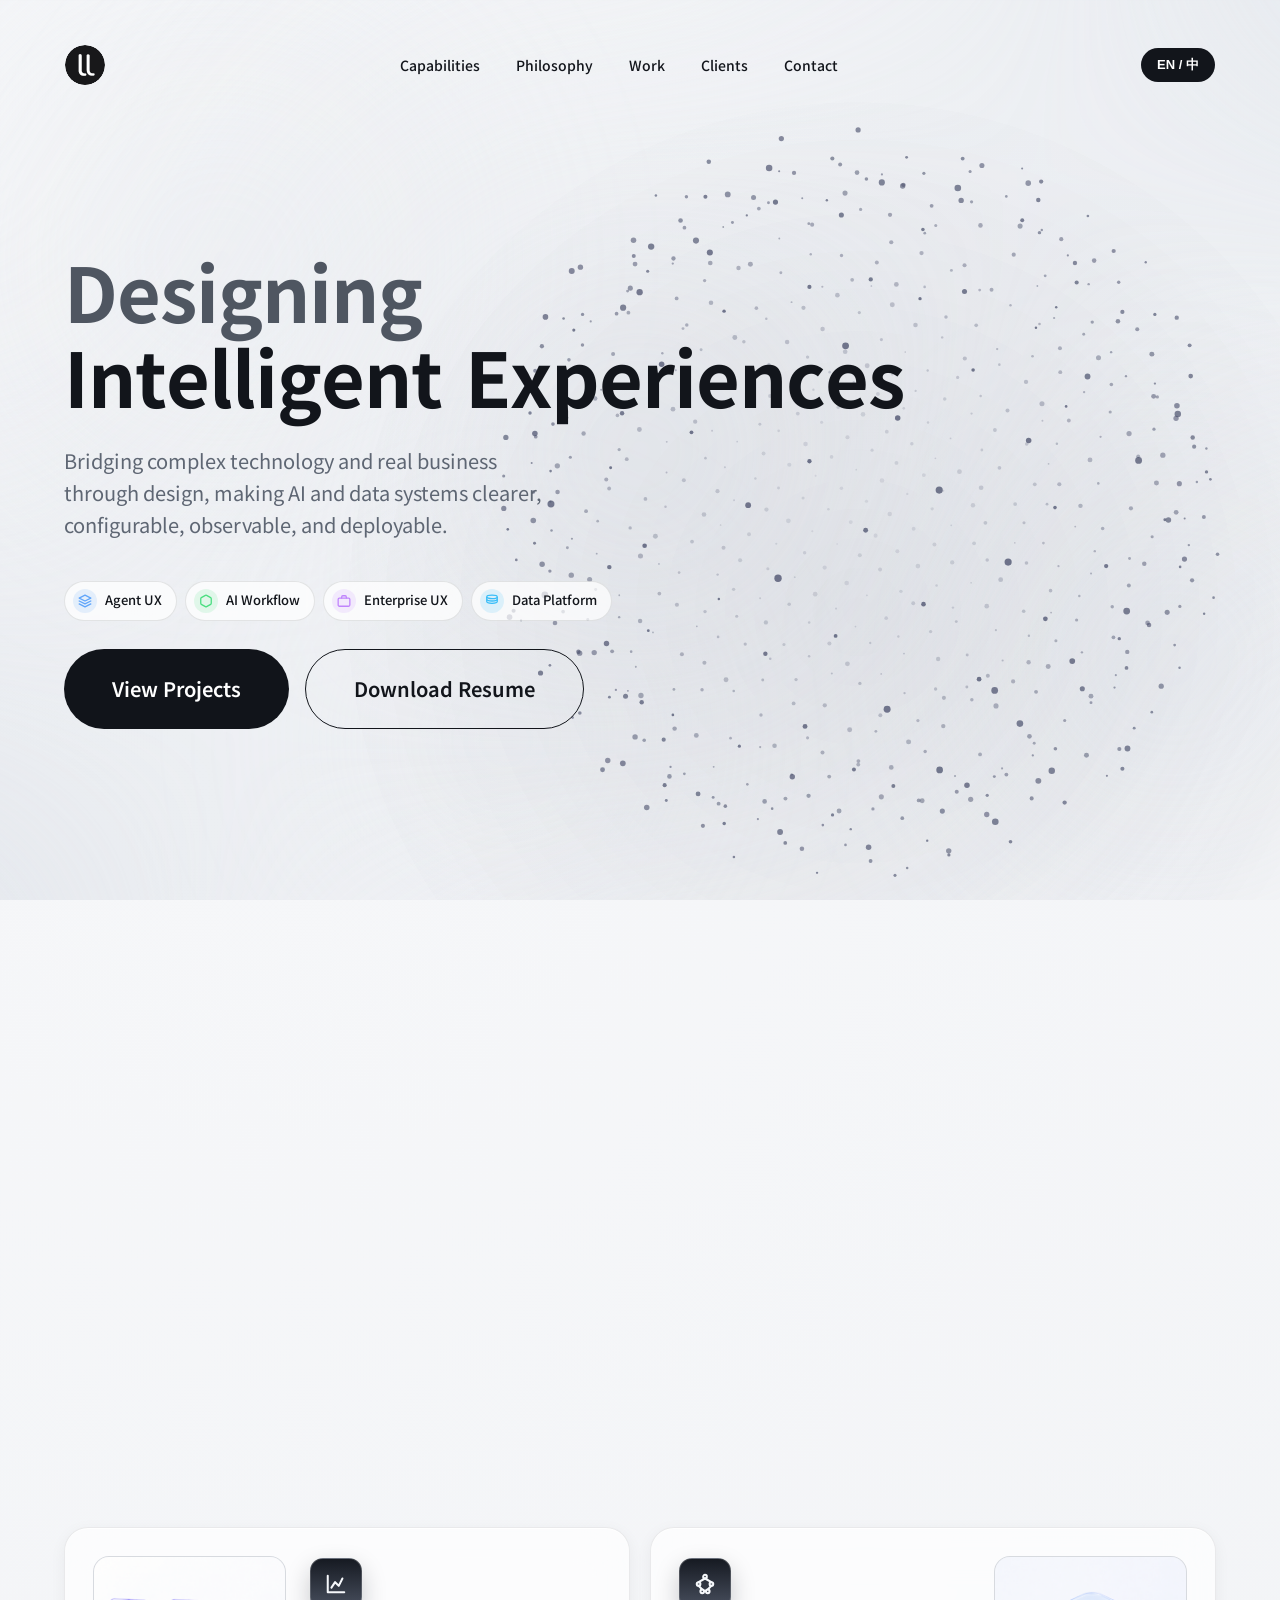
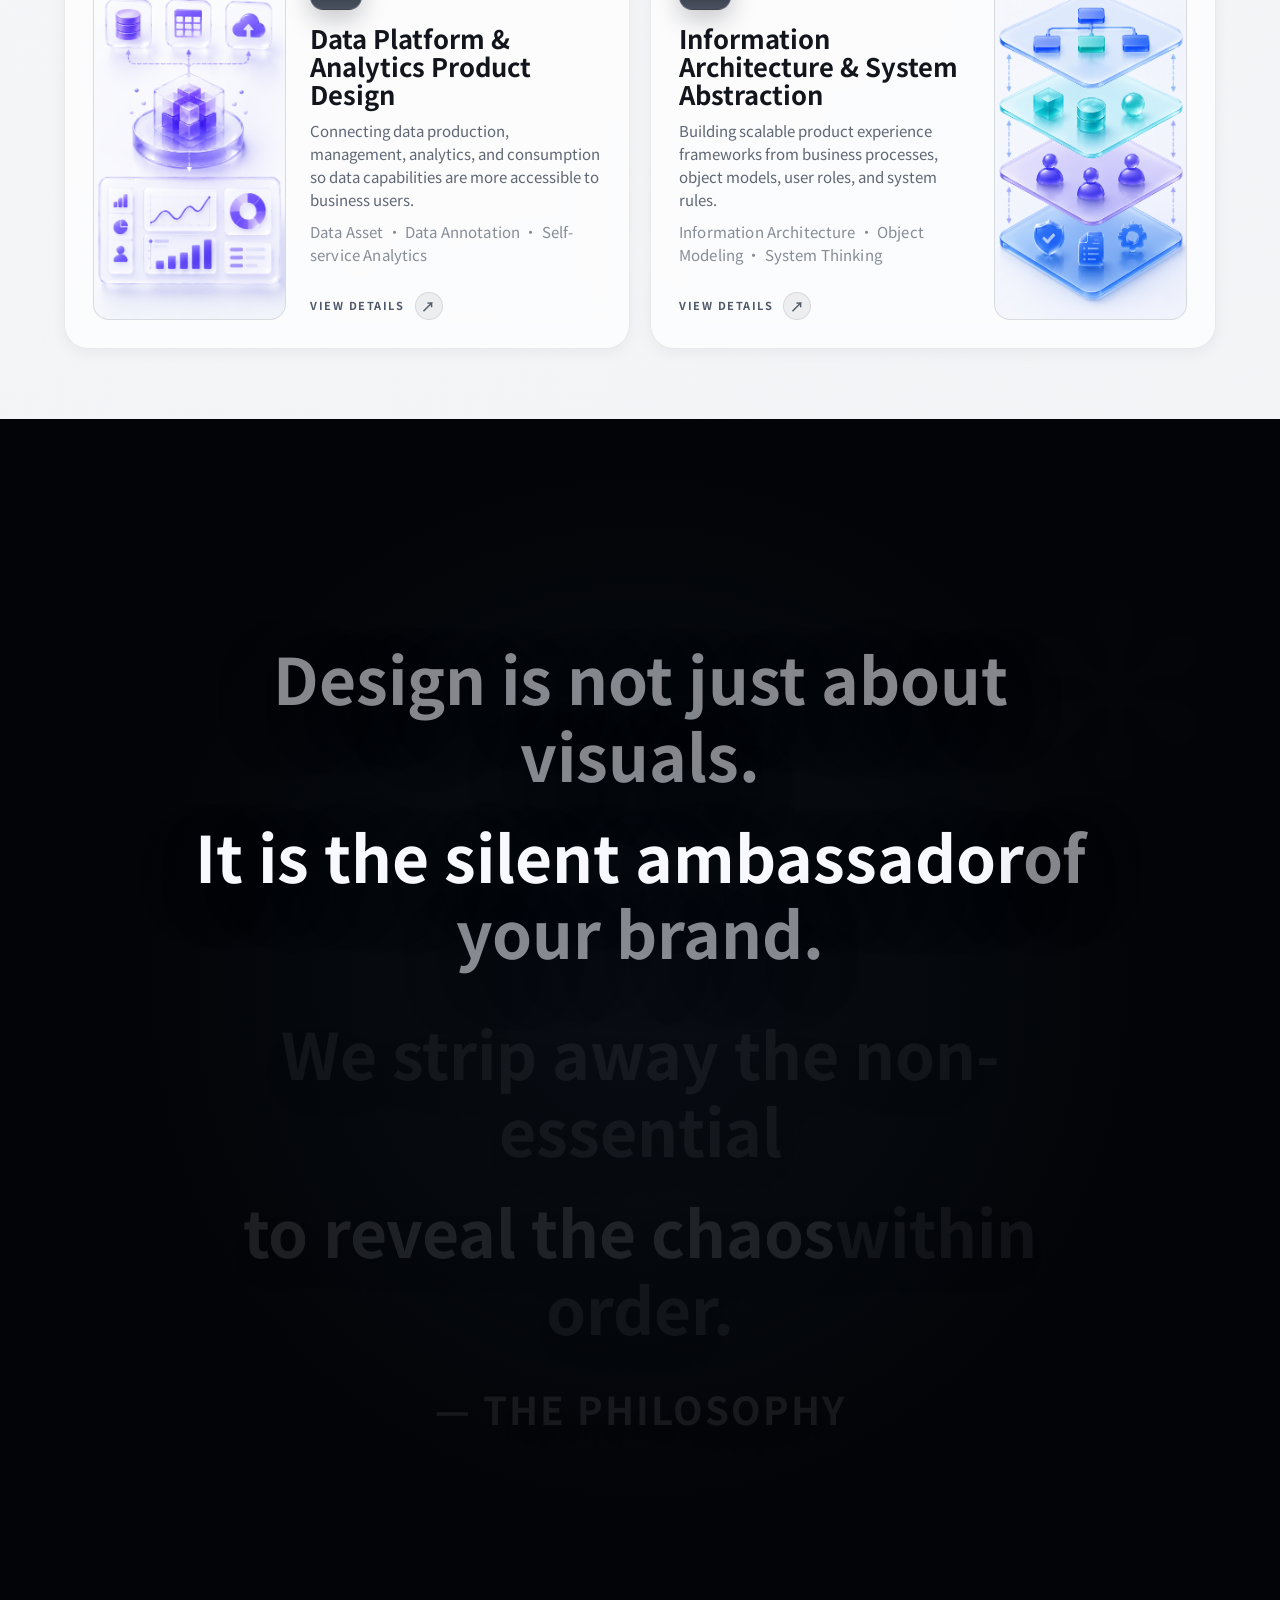
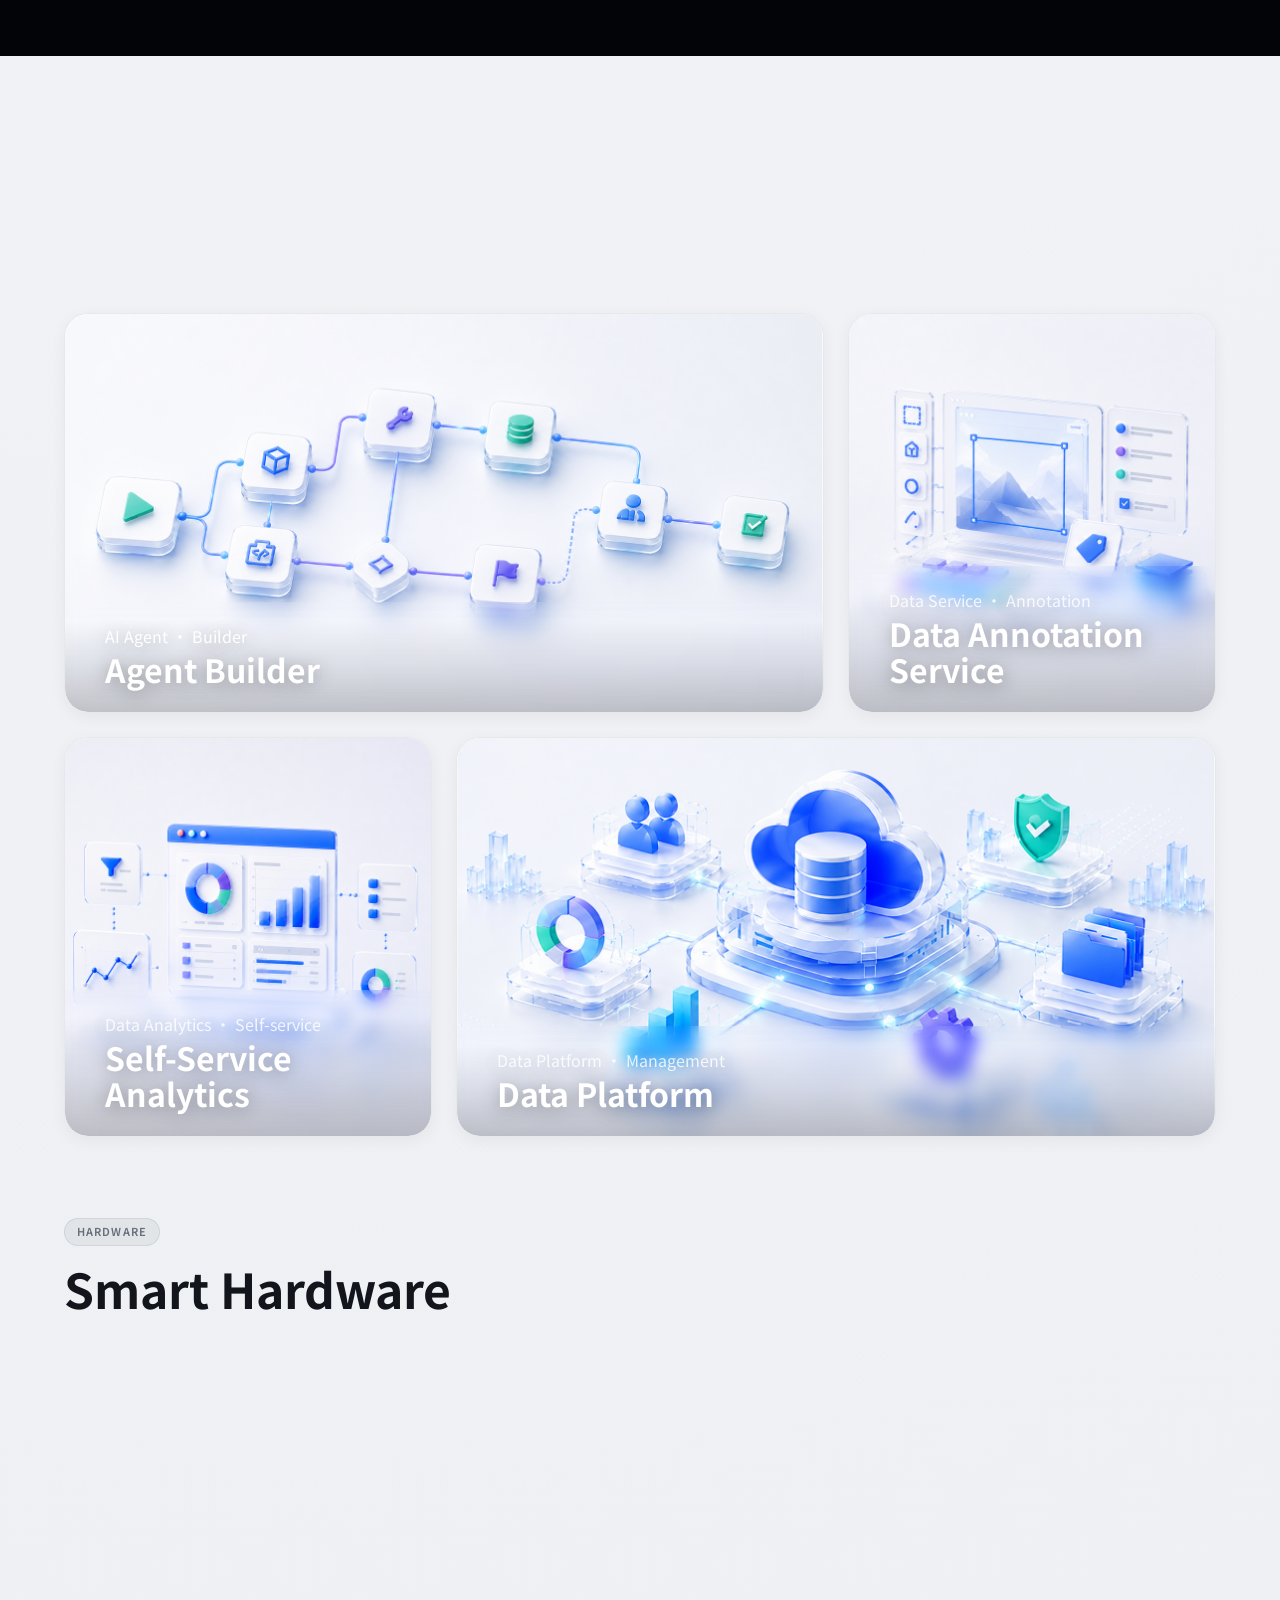
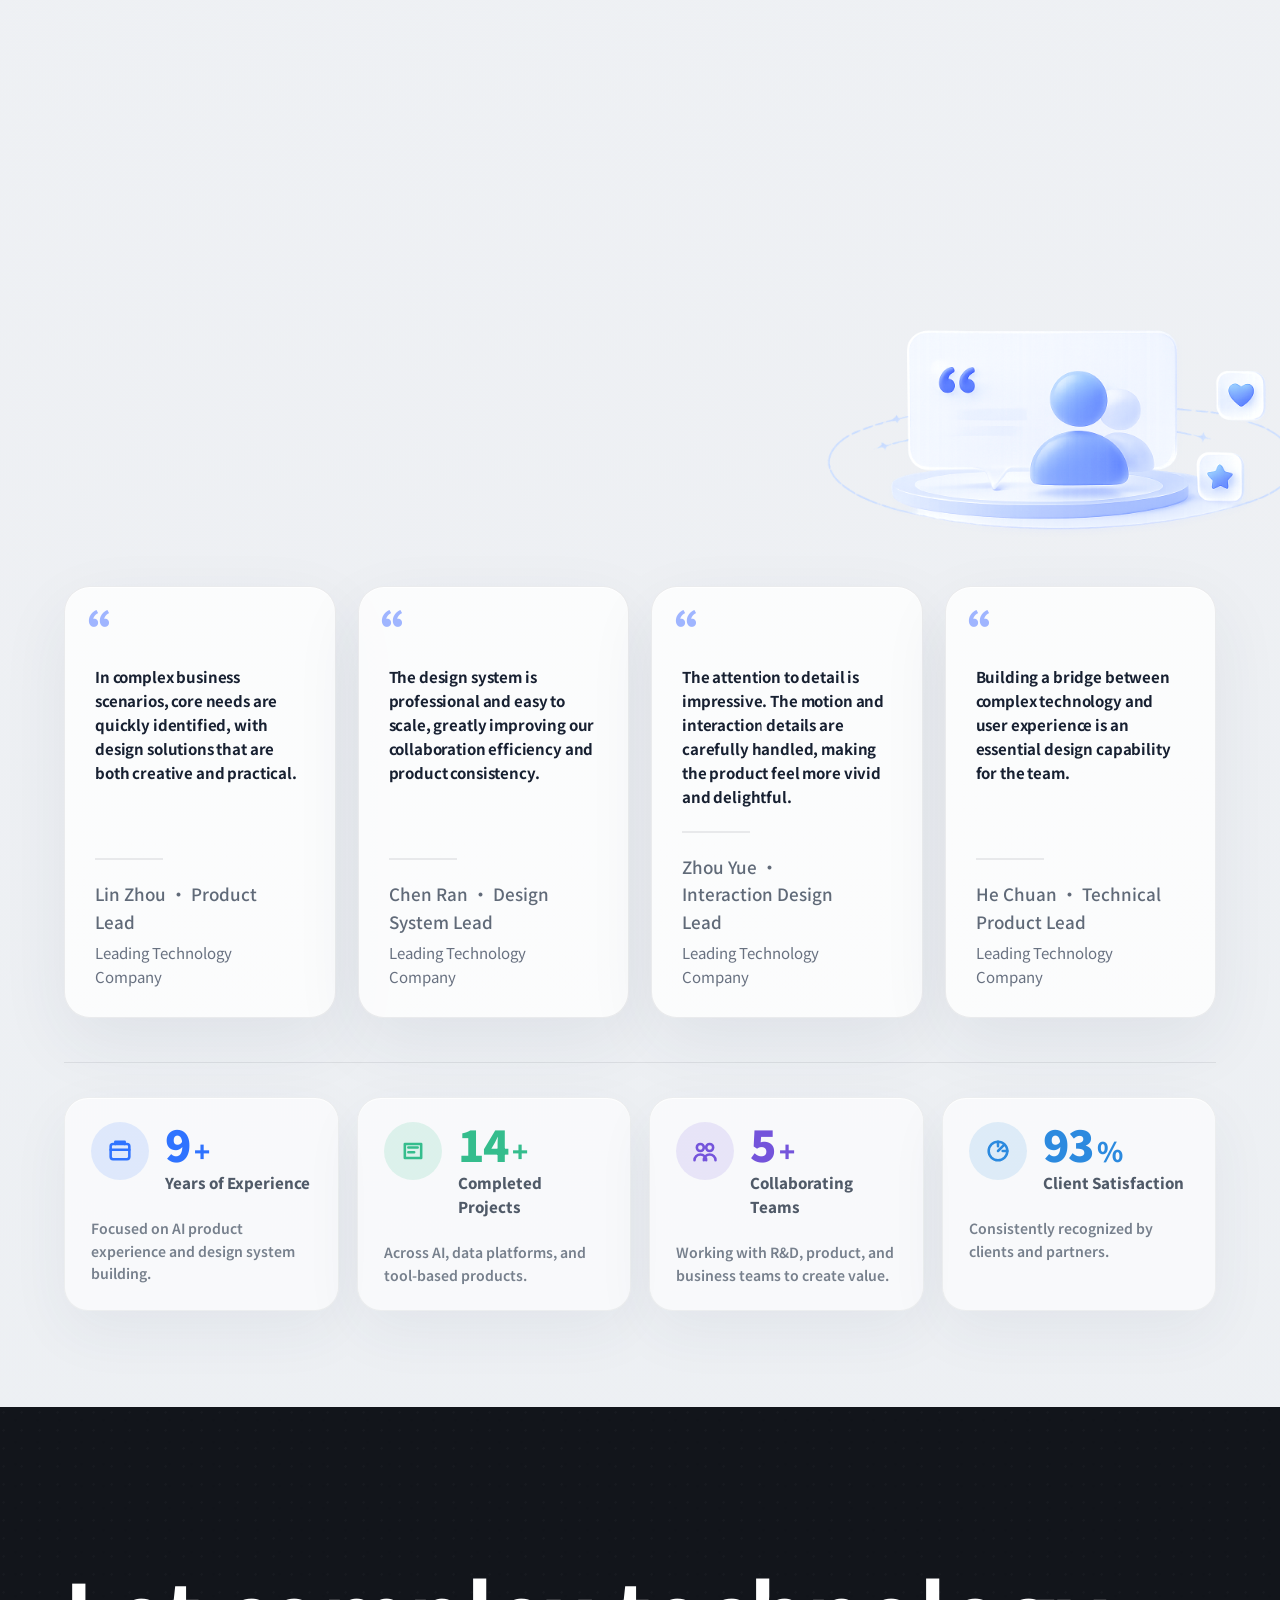
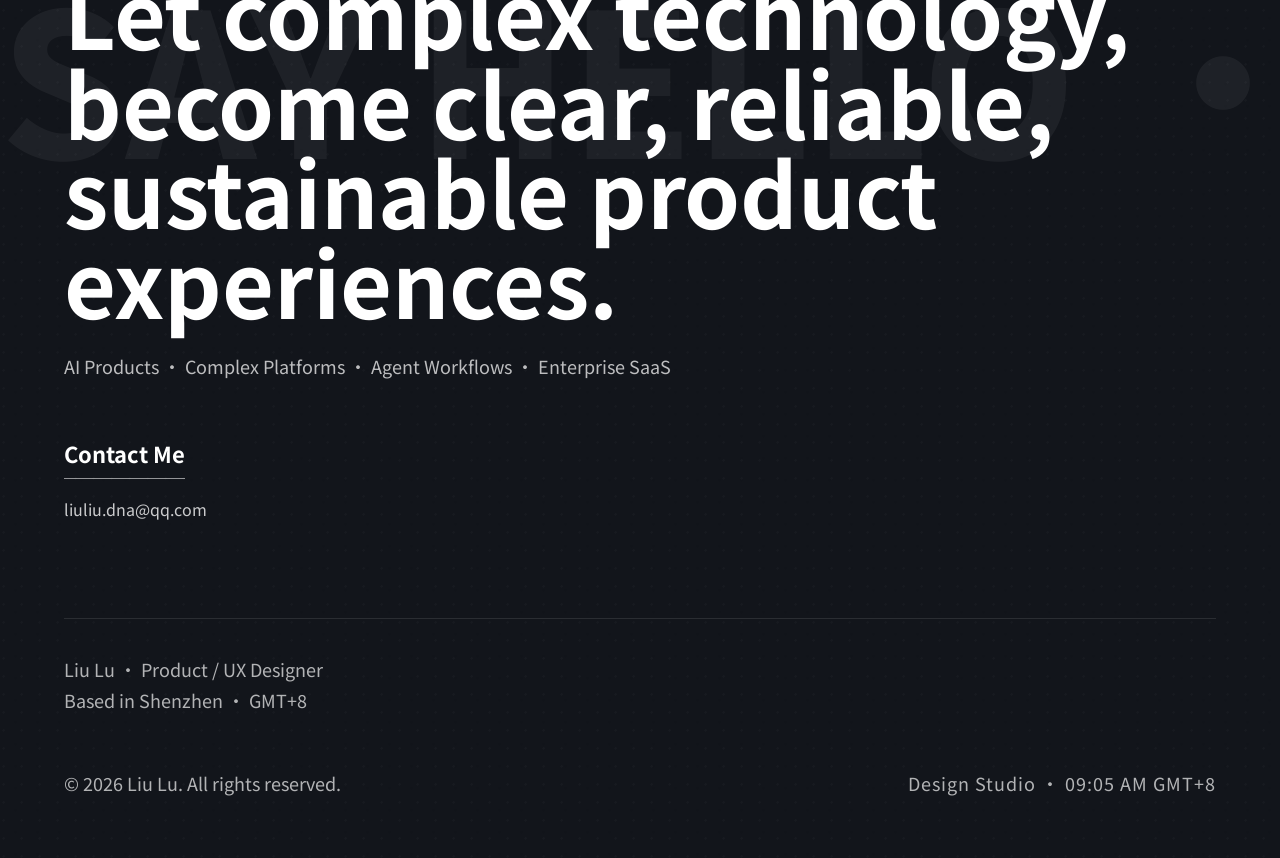
==== commit 516f6e51: "fix: hide theme toggle and hero badge" ====
--- a/index.html
+++ b/index.html
@@ -321,7 +321,7 @@
 
     .theme-toggle {
       position: relative;
-      display: flex;
+      display: none;
       align-items: center;
       width: 56px;
       height: 28px;
@@ -511,41 +511,6 @@
     /* ===================================================
        Design Improvements — All Themes
        =================================================== */
-
-    /* Hero availability badge */
-    .hero-badge {
-      display: inline-flex;
-      align-items: center;
-      gap: 8px;
-      padding: 6px 14px 6px 10px;
-      border-radius: 999px;
-      background: rgba(255, 255, 255, 0.72);
-      border: 1px solid rgba(18, 21, 27, 0.1);
-      backdrop-filter: blur(10px);
-      -webkit-backdrop-filter: blur(10px);
-      font-size: 13px;
-      font-weight: 500;
-      color: var(--muted);
-      margin-bottom: 28px;
-      opacity: 0;
-      animation: fadeUp 0.7s 0.1s forwards;
-      width: fit-content;
-    }
-
-    .hero-badge-dot {
-      width: 7px;
-      height: 7px;
-      border-radius: 50%;
-      background: #4ade80;
-      box-shadow: 0 0 0 3px rgba(74, 222, 128, 0.2);
-      flex-shrink: 0;
-    }
-
-    :root[data-theme='dark'] .hero-badge {
-      background: rgba(14, 20, 36, 0.72);
-      border-color: rgba(180, 210, 255, 0.12);
-      color: #7a96b4;
-    }
 
     /* Refined cap-card body text */
     .cap-card p {
@@ -734,41 +699,6 @@
     /* ===================================================
        Design Improvements — All Themes
        =================================================== */
-
-    /* Hero availability badge */
-    .hero-badge {
-      display: inline-flex;
-      align-items: center;
-      gap: 8px;
-      padding: 6px 14px 6px 10px;
-      border-radius: 999px;
-      background: rgba(255, 255, 255, 0.72);
-      border: 1px solid rgba(18, 21, 27, 0.1);
-      backdrop-filter: blur(10px);
-      -webkit-backdrop-filter: blur(10px);
-      font-size: 13px;
-      font-weight: 500;
-      color: var(--muted);
-      margin-bottom: 28px;
-      opacity: 0;
-      animation: fadeUp 0.7s 0.1s forwards;
-      width: fit-content;
-    }
-
-    .hero-badge-dot {
-      width: 7px;
-      height: 7px;
-      border-radius: 50%;
-      background: #4ade80;
-      box-shadow: 0 0 0 3px rgba(74, 222, 128, 0.2);
-      flex-shrink: 0;
-    }
-
-    :root[data-theme='dark'] .hero-badge {
-      background: rgba(14, 20, 36, 0.72);
-      border-color: rgba(180, 210, 255, 0.12);
-      color: #7a96b4;
-    }
 
     /* Refined cap-card body text */
     .cap-card p {
@@ -2273,7 +2203,7 @@
           href="#stats" class="nav-item" data-en="Clients" data-zh="评价">Clients</a><a href="#contact" class="nav-item"
           data-en="Contact" data-zh="联系">Contact</a></div>
       <div class="nav-actions">
-        <button class="theme-toggle" id="theme-toggle" aria-label="Toggle theme">
+        <button class="theme-toggle" id="theme-toggle" aria-label="Toggle theme" hidden aria-hidden="true" tabindex="-1">
           <svg class="t-sun" xmlns="http://www.w3.org/2000/svg" viewBox="0 0 24 24" fill="none" stroke="currentColor" stroke-width="2.5" stroke-linecap="round" stroke-linejoin="round" aria-hidden="true"><circle cx="12" cy="12" r="4"/><line x1="12" y1="2" x2="12" y2="5"/><line x1="12" y1="19" x2="12" y2="22"/><line x1="4.93" y1="4.93" x2="7.05" y2="7.05"/><line x1="16.95" y1="16.95" x2="19.07" y2="19.07"/><line x1="2" y1="12" x2="5" y2="12"/><line x1="19" y1="12" x2="22" y2="12"/><line x1="4.93" y1="19.07" x2="7.05" y2="16.95"/><line x1="16.95" y1="7.05" x2="19.07" y2="4.93"/></svg>
           <span class="t-spacer"></span>
           <svg class="t-moon" xmlns="http://www.w3.org/2000/svg" viewBox="0 0 24 24" fill="none" stroke="currentColor" stroke-width="2.5" stroke-linecap="round" stroke-linejoin="round" aria-hidden="true"><path d="M21 12.79A9 9 0 1 1 11.21 3 7 7 0 0 0 21 12.79z"/></svg>
@@ -2288,10 +2218,6 @@
       <div class="aurora-bg"></div>
       <canvas class="hero-particles" id="hero-particles" aria-hidden="true"></canvas>
       <div class="hero-content">
-        <div class="hero-badge">
-          <span class="hero-badge-dot"></span>
-          <span data-en="Available for new projects" data-zh="接受新项目委托">Available for new projects</span>
-        </div>
         <h1 class="hero-title"><span class="serif-line" id="hero-l1" data-en="Designing"
             data-zh="设计">Designing</span><span class="sans-line" id="hero-l2" data-en="Intelligent Experiences"
             data-zh="智能体验">Intelligent Experiences</span></h1>
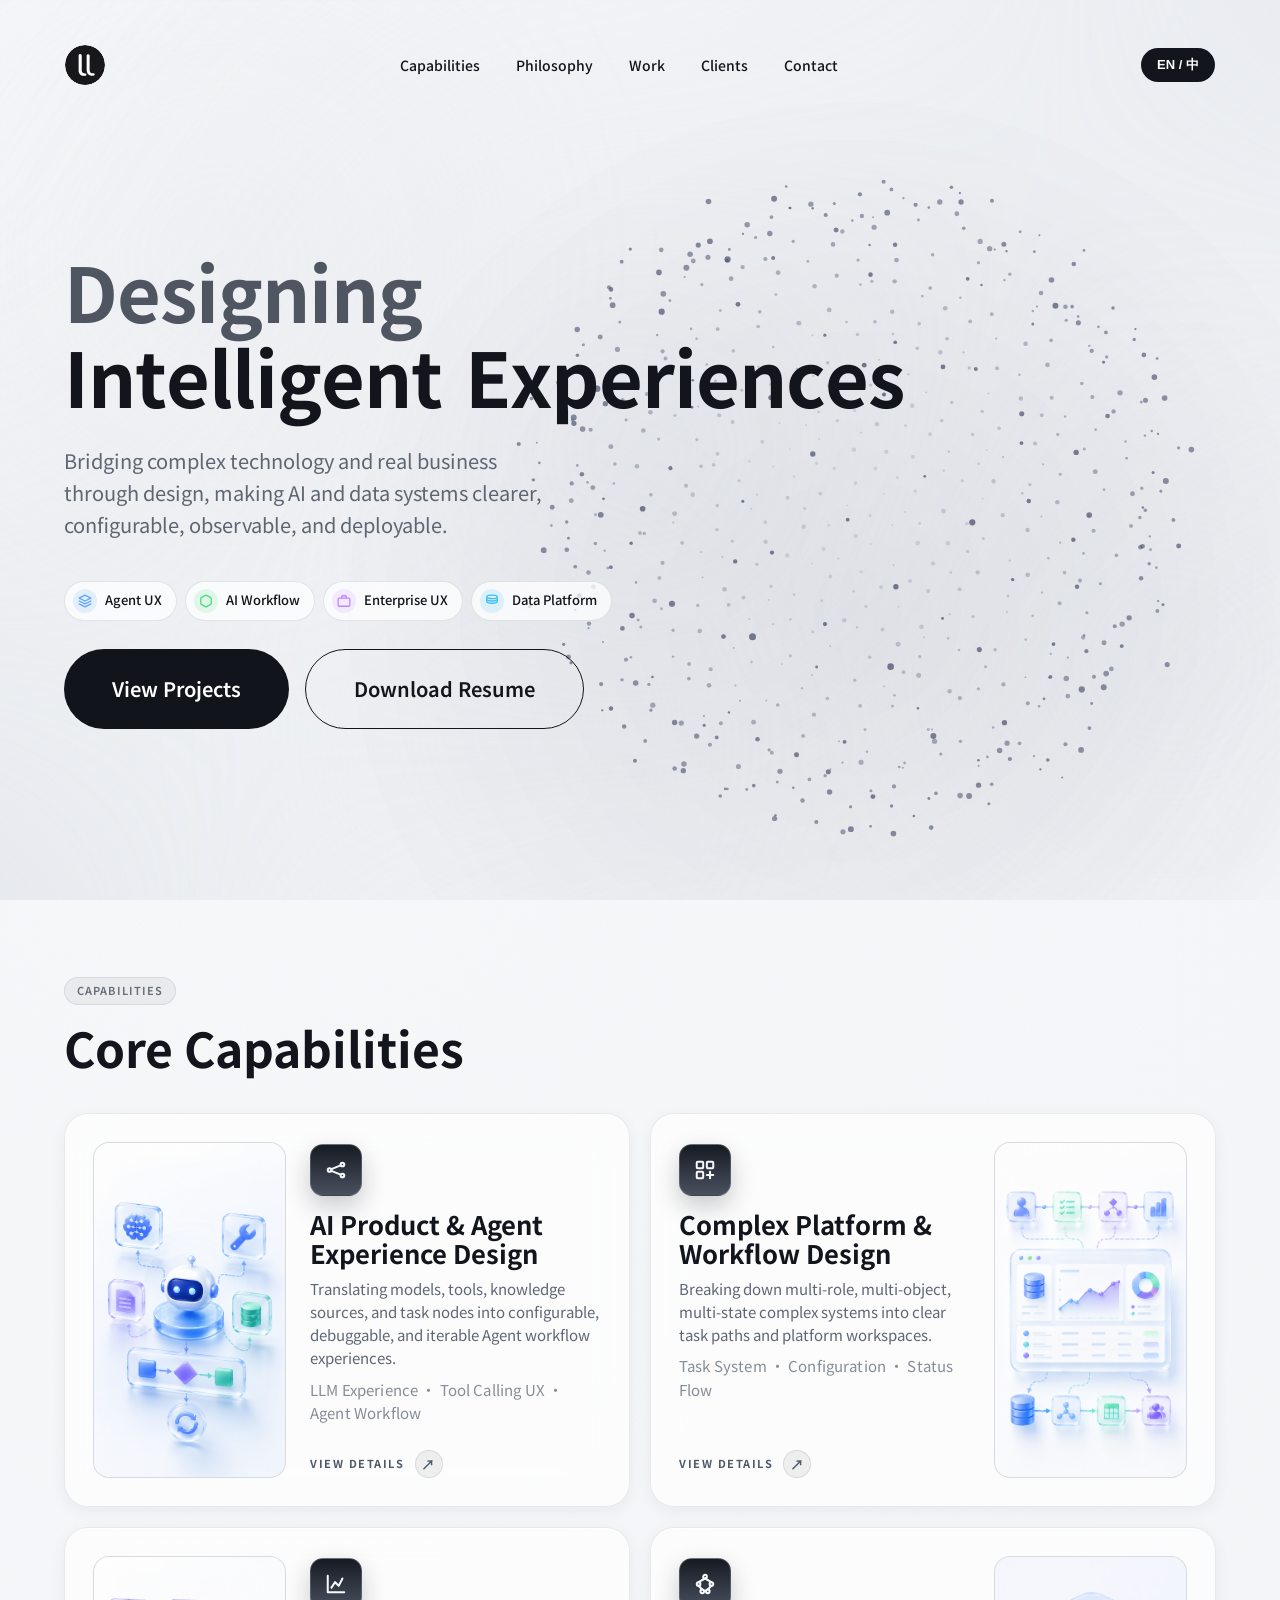
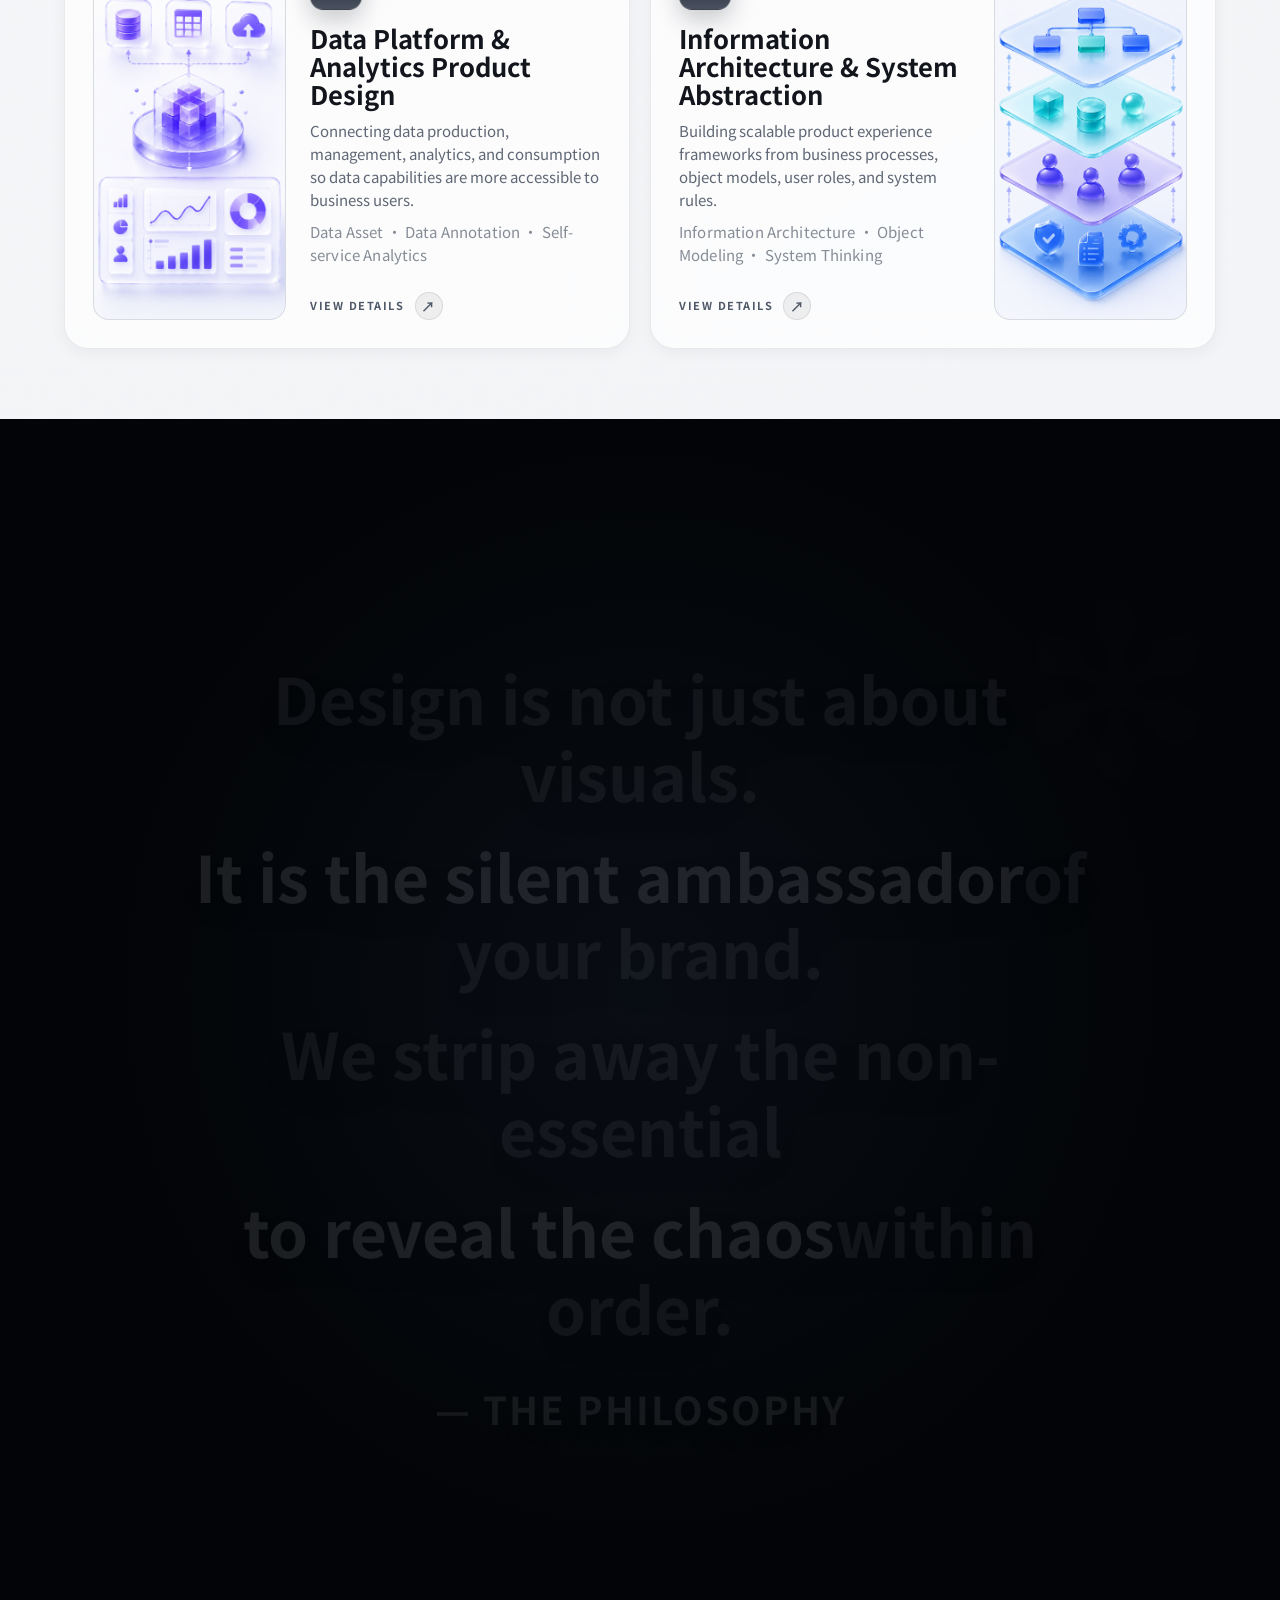
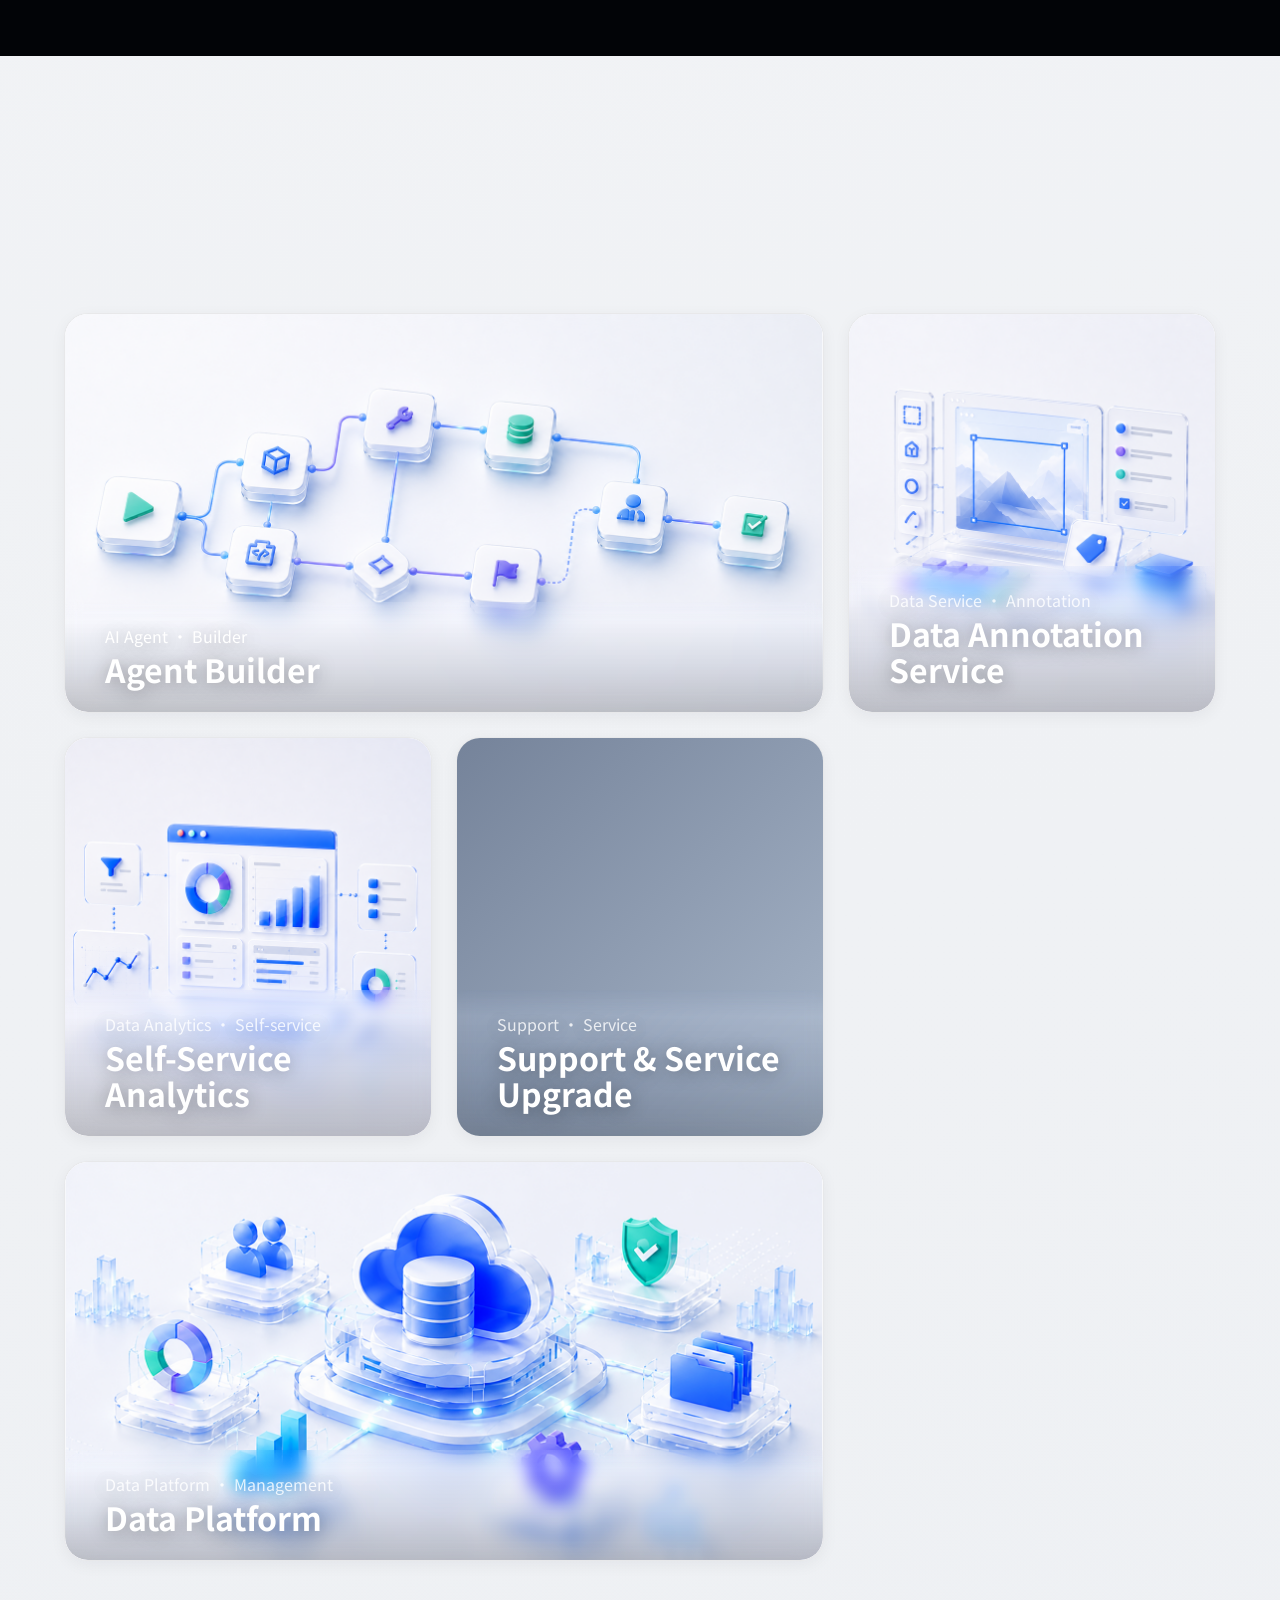
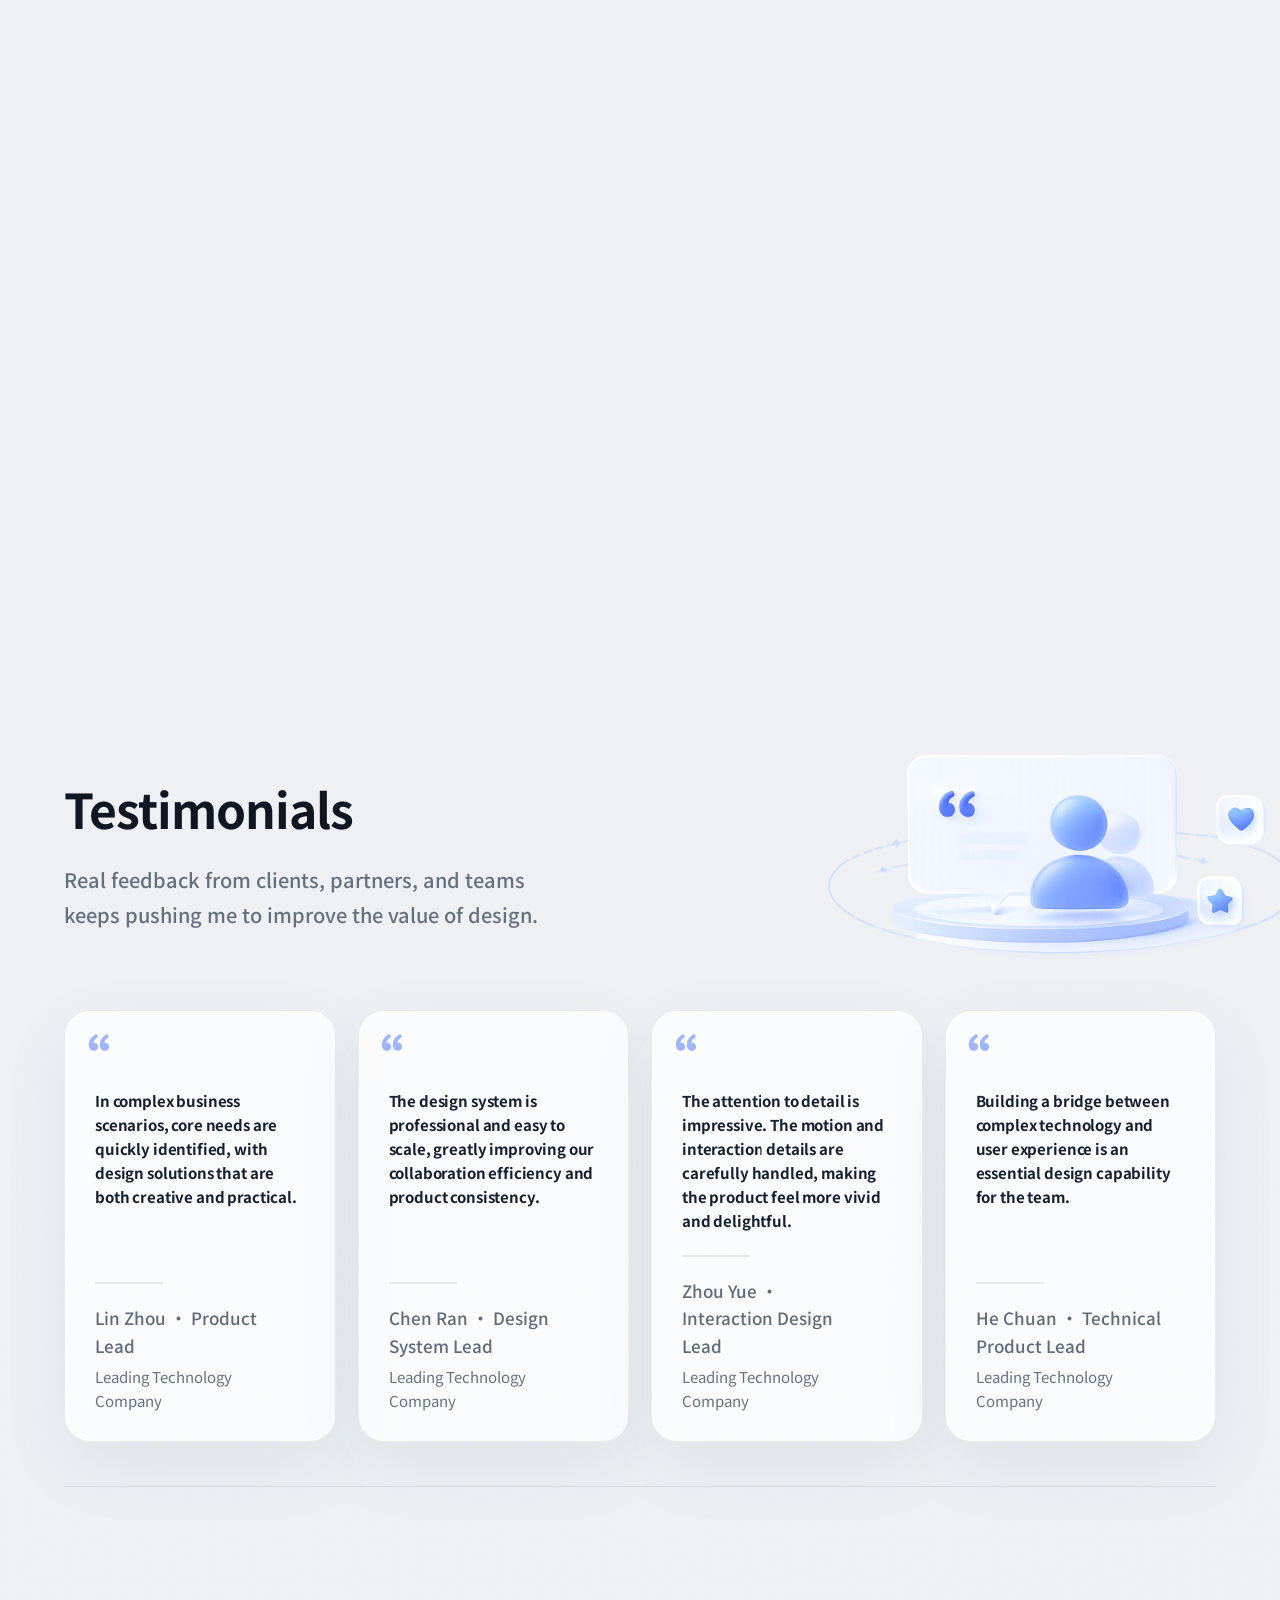
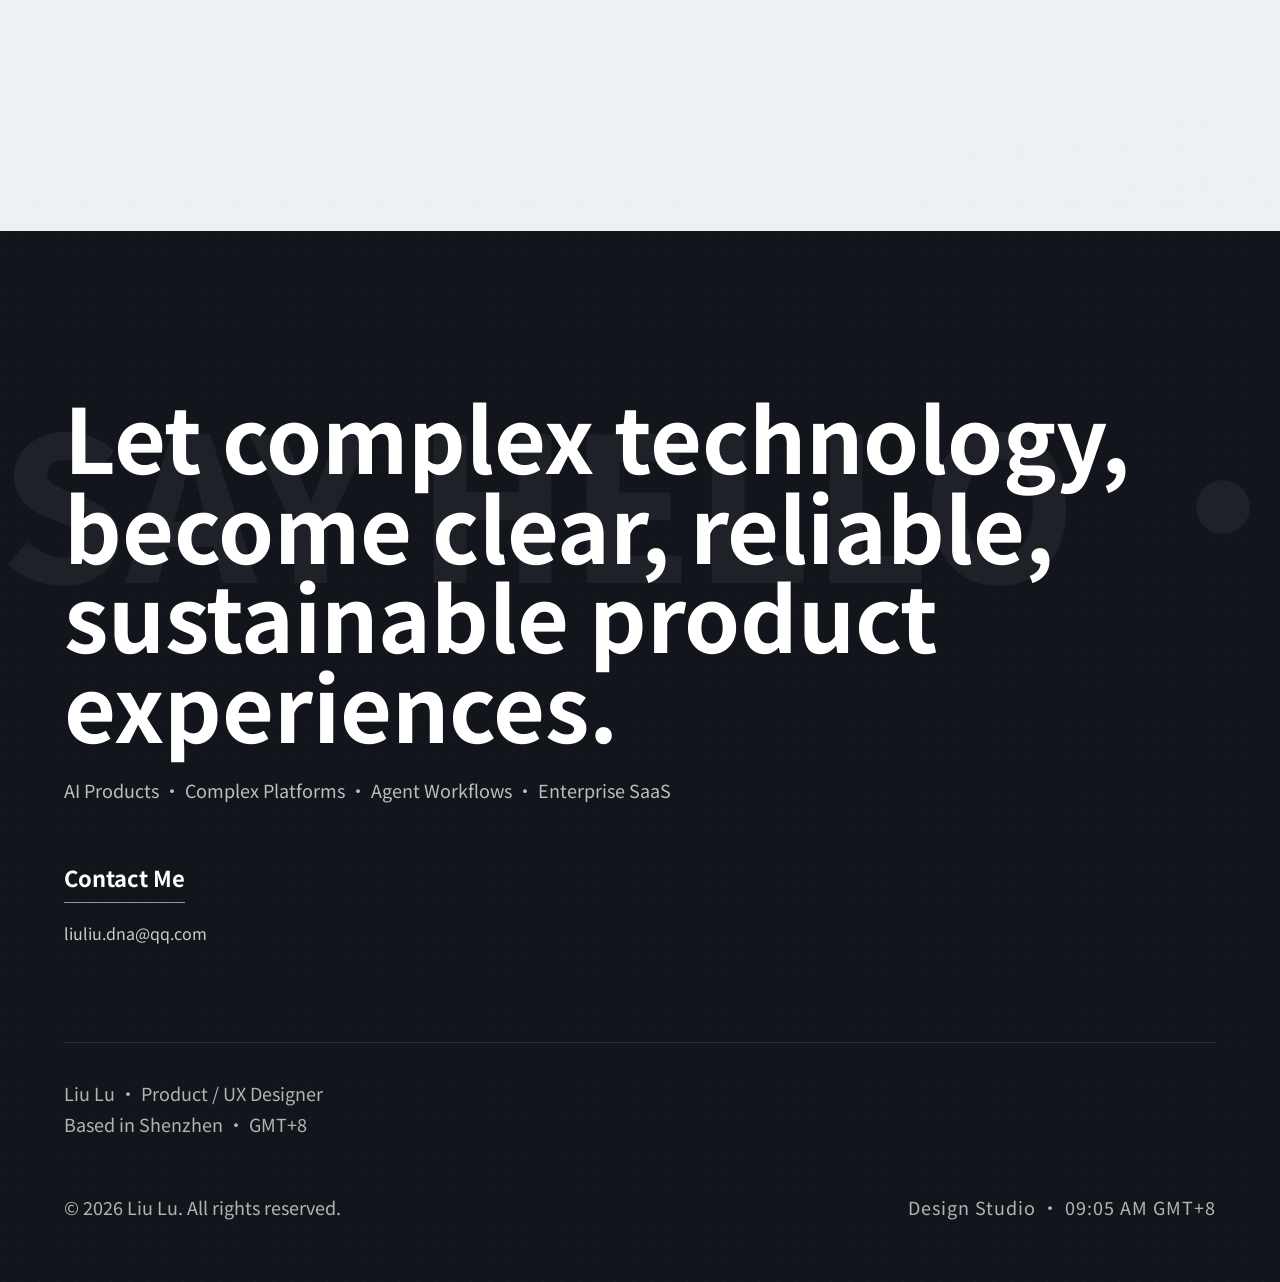
==== commit 9e22b403: "refactor: rewrite support service case from senior UX perspective" ====
--- a/index.html
+++ b/index.html
@@ -2431,6 +2431,15 @@
             <h3 style="color: #fff;" data-en="Self-Service Analytics" data-zh="自助分析工具">Self-Service Analytics</h3>
           </div>
         </a>
+        <a class="glass-card project-card stagger-item" href="projects/support-service-upgrade/index.html"
+          aria-label="View Support & Service Upgrade case study">
+          <div class="project-bg" style="background: linear-gradient(135deg, #75839a 0%, #a8b6c9 100%);"></div>
+          <div class="project-overlay">
+            <div data-en="Support · Service" data-zh="支持服务 · 升级"
+              style="color: #fff; opacity: 0.8;">Support · Service</div>
+            <h3 style="color: #fff;" data-en="Support & Service Upgrade" data-zh="支持与服务升级">Support & Service Upgrade</h3>
+          </div>
+        </a>
         <a class="glass-card project-card bento-col-2 stagger-item" href="projects/data-platform/index.html"
           aria-label="View Data Platform case study">
           <div class="project-bg" style="background-image: url('images/projects/data-platform-cover.png');"></div>
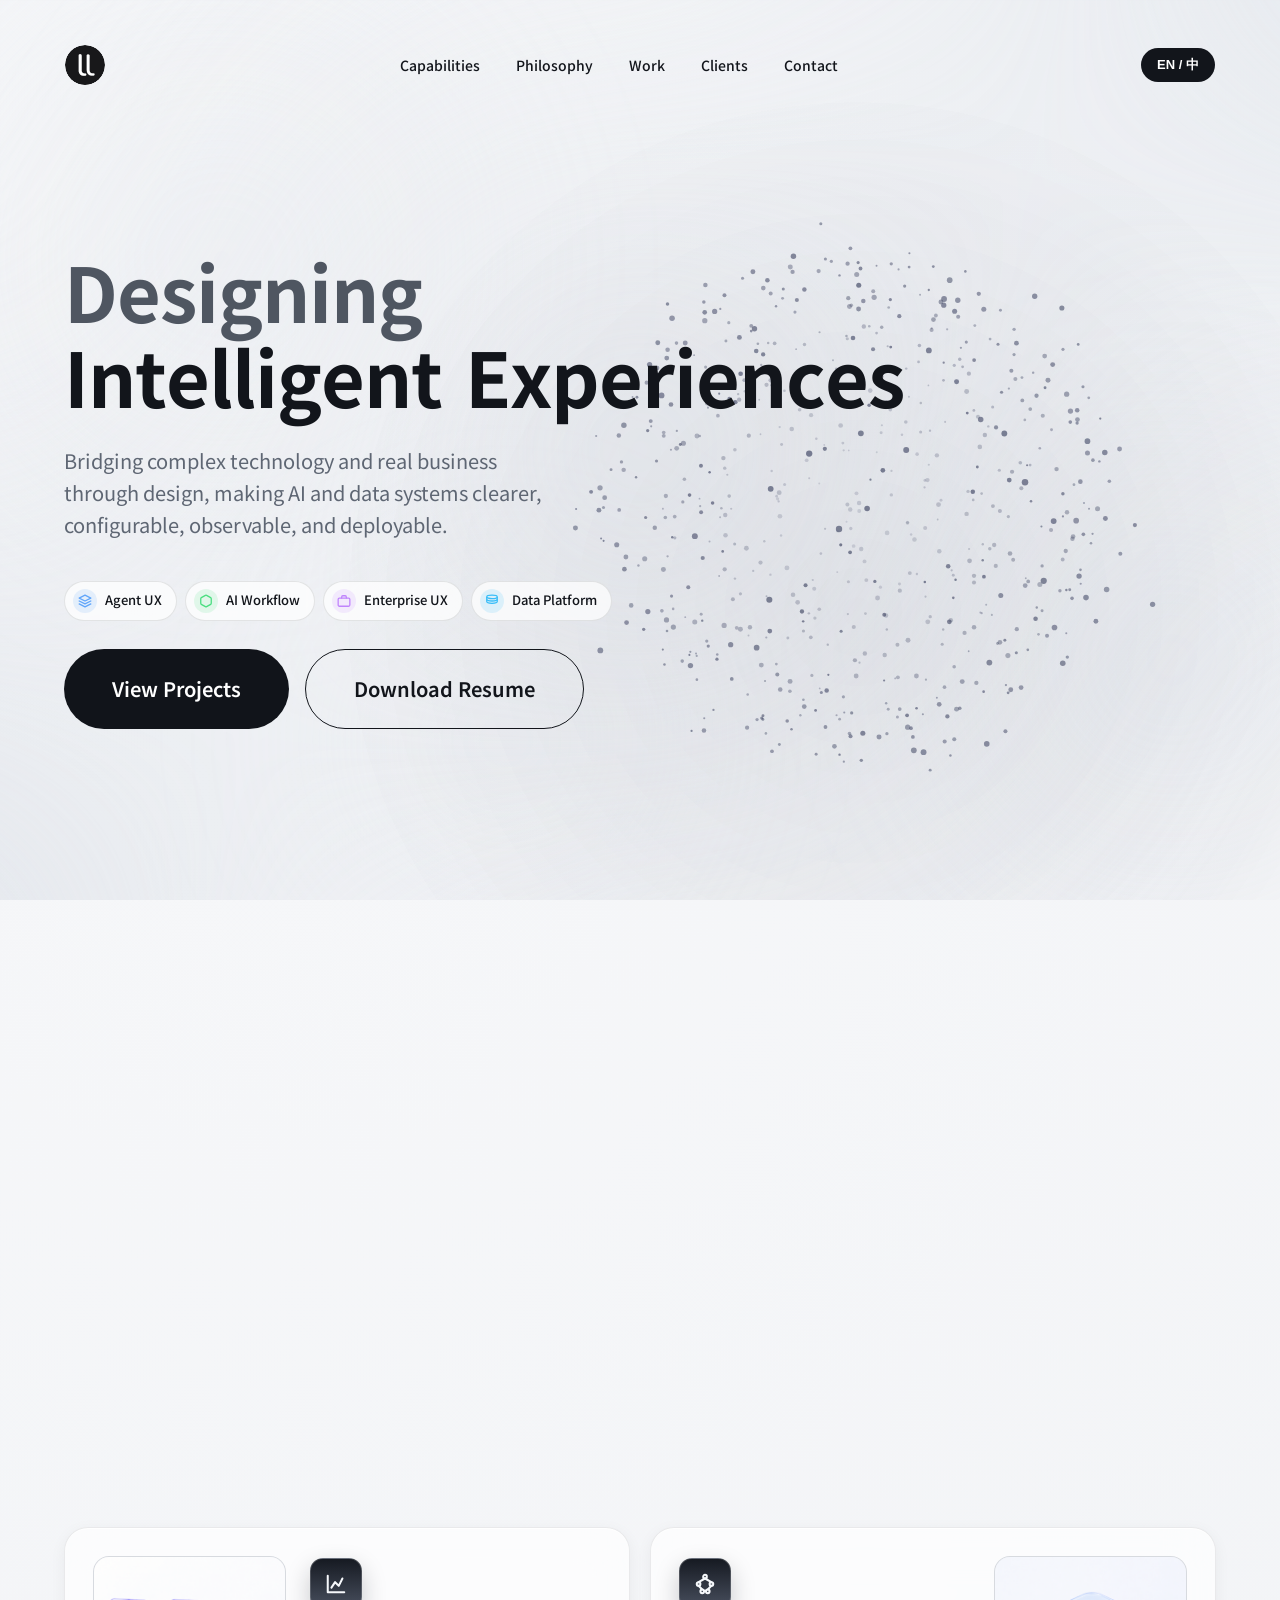
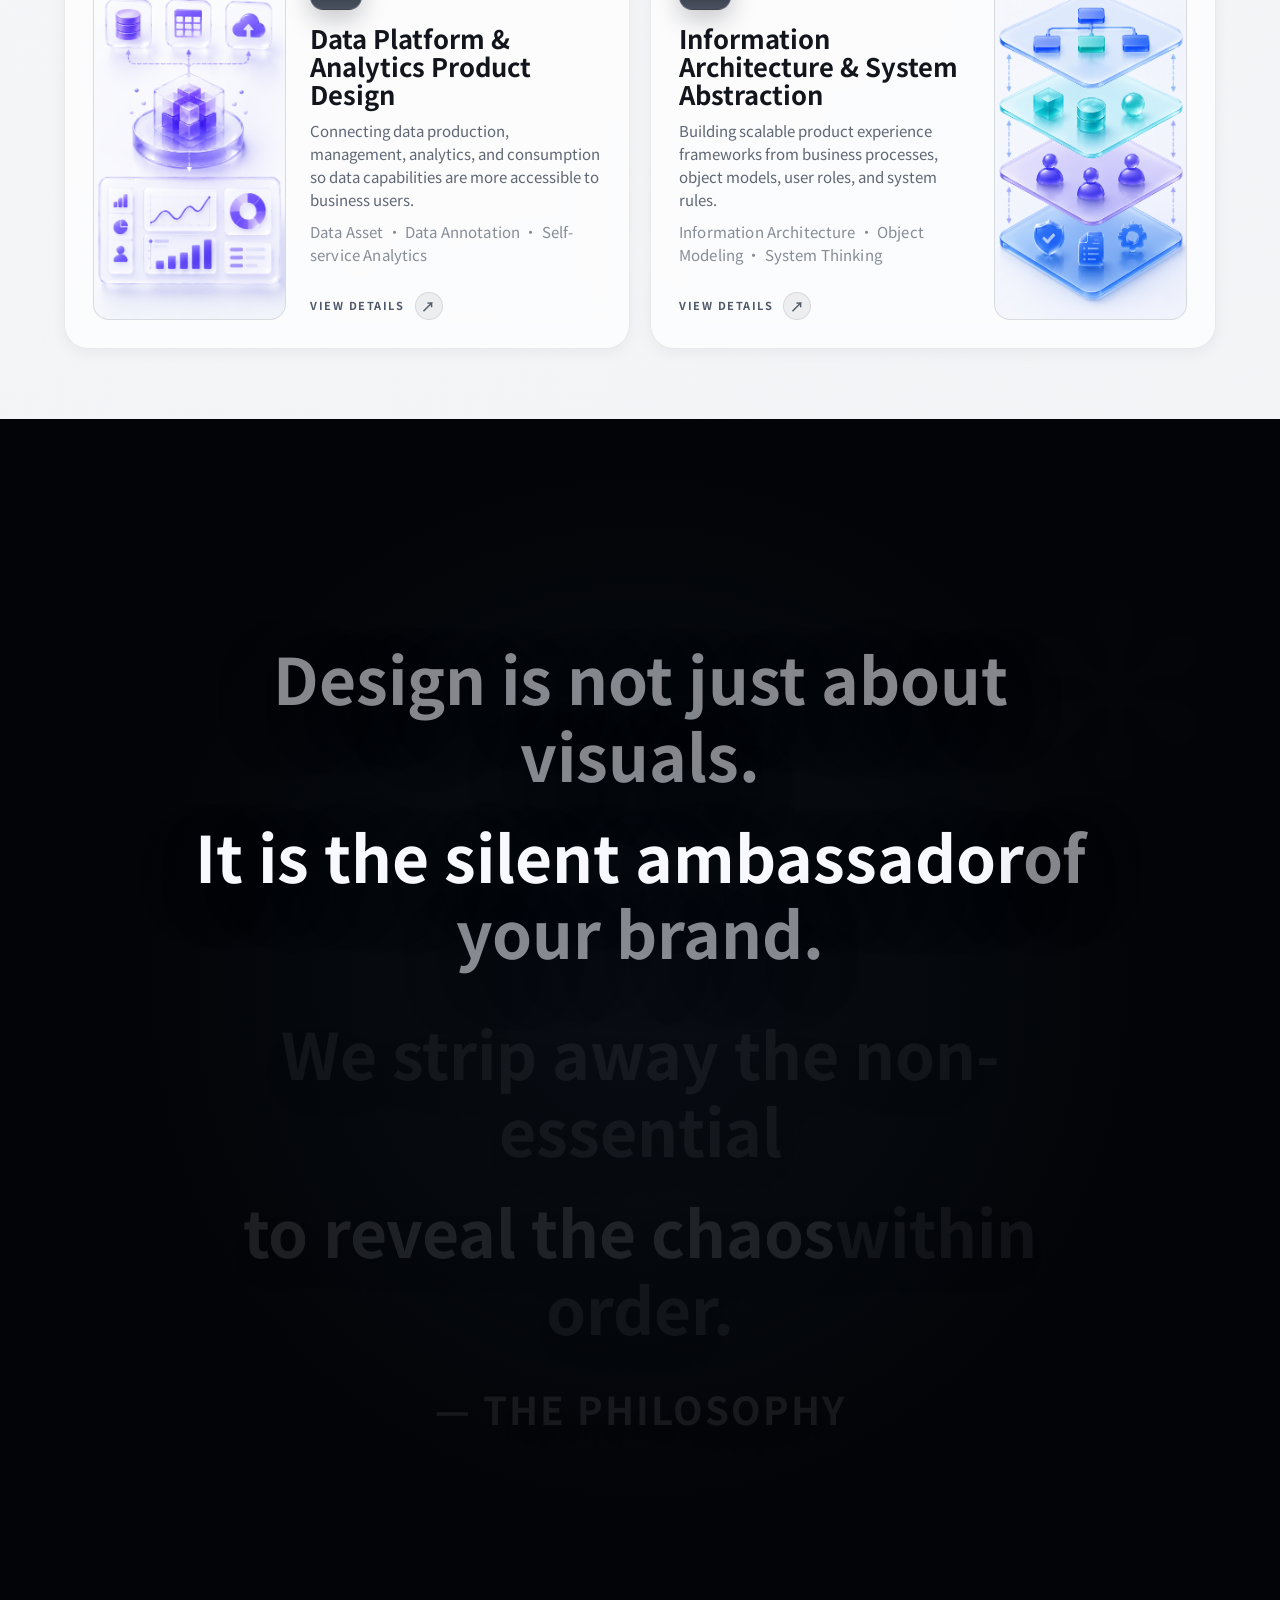
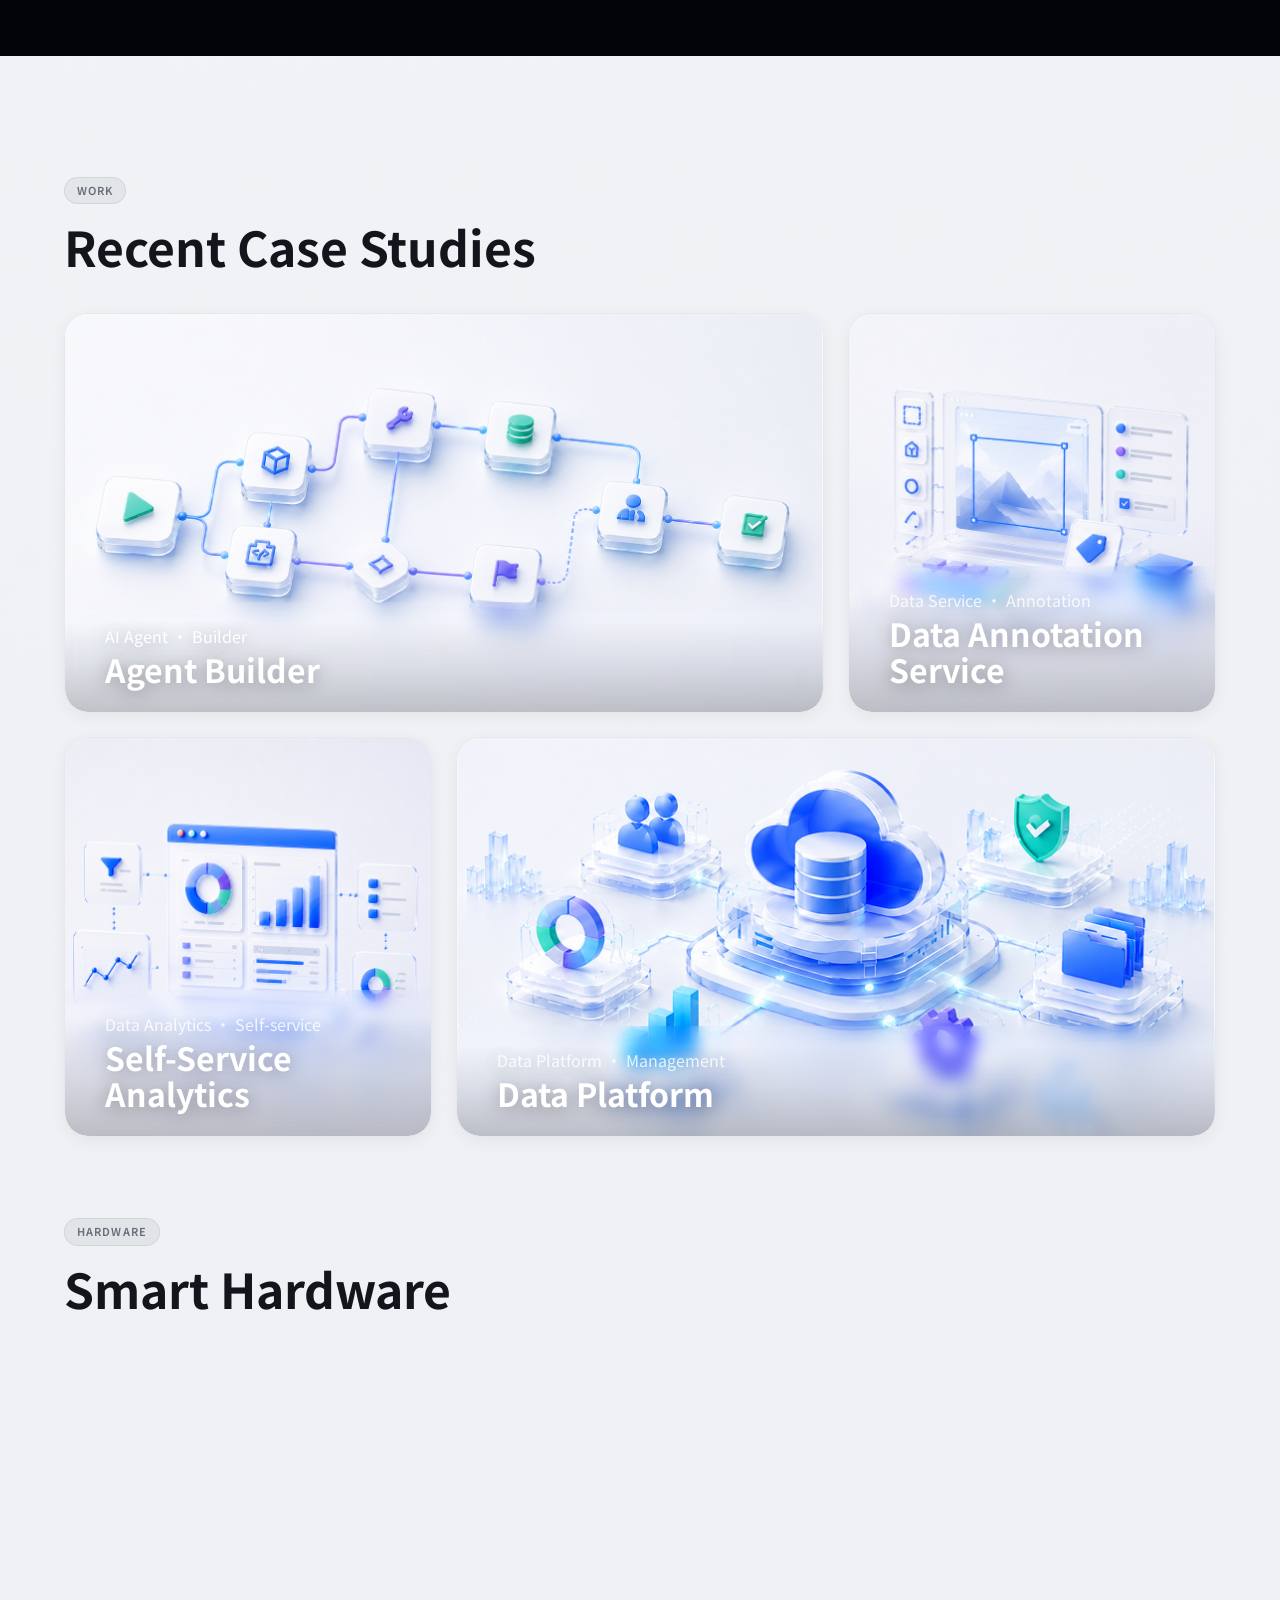
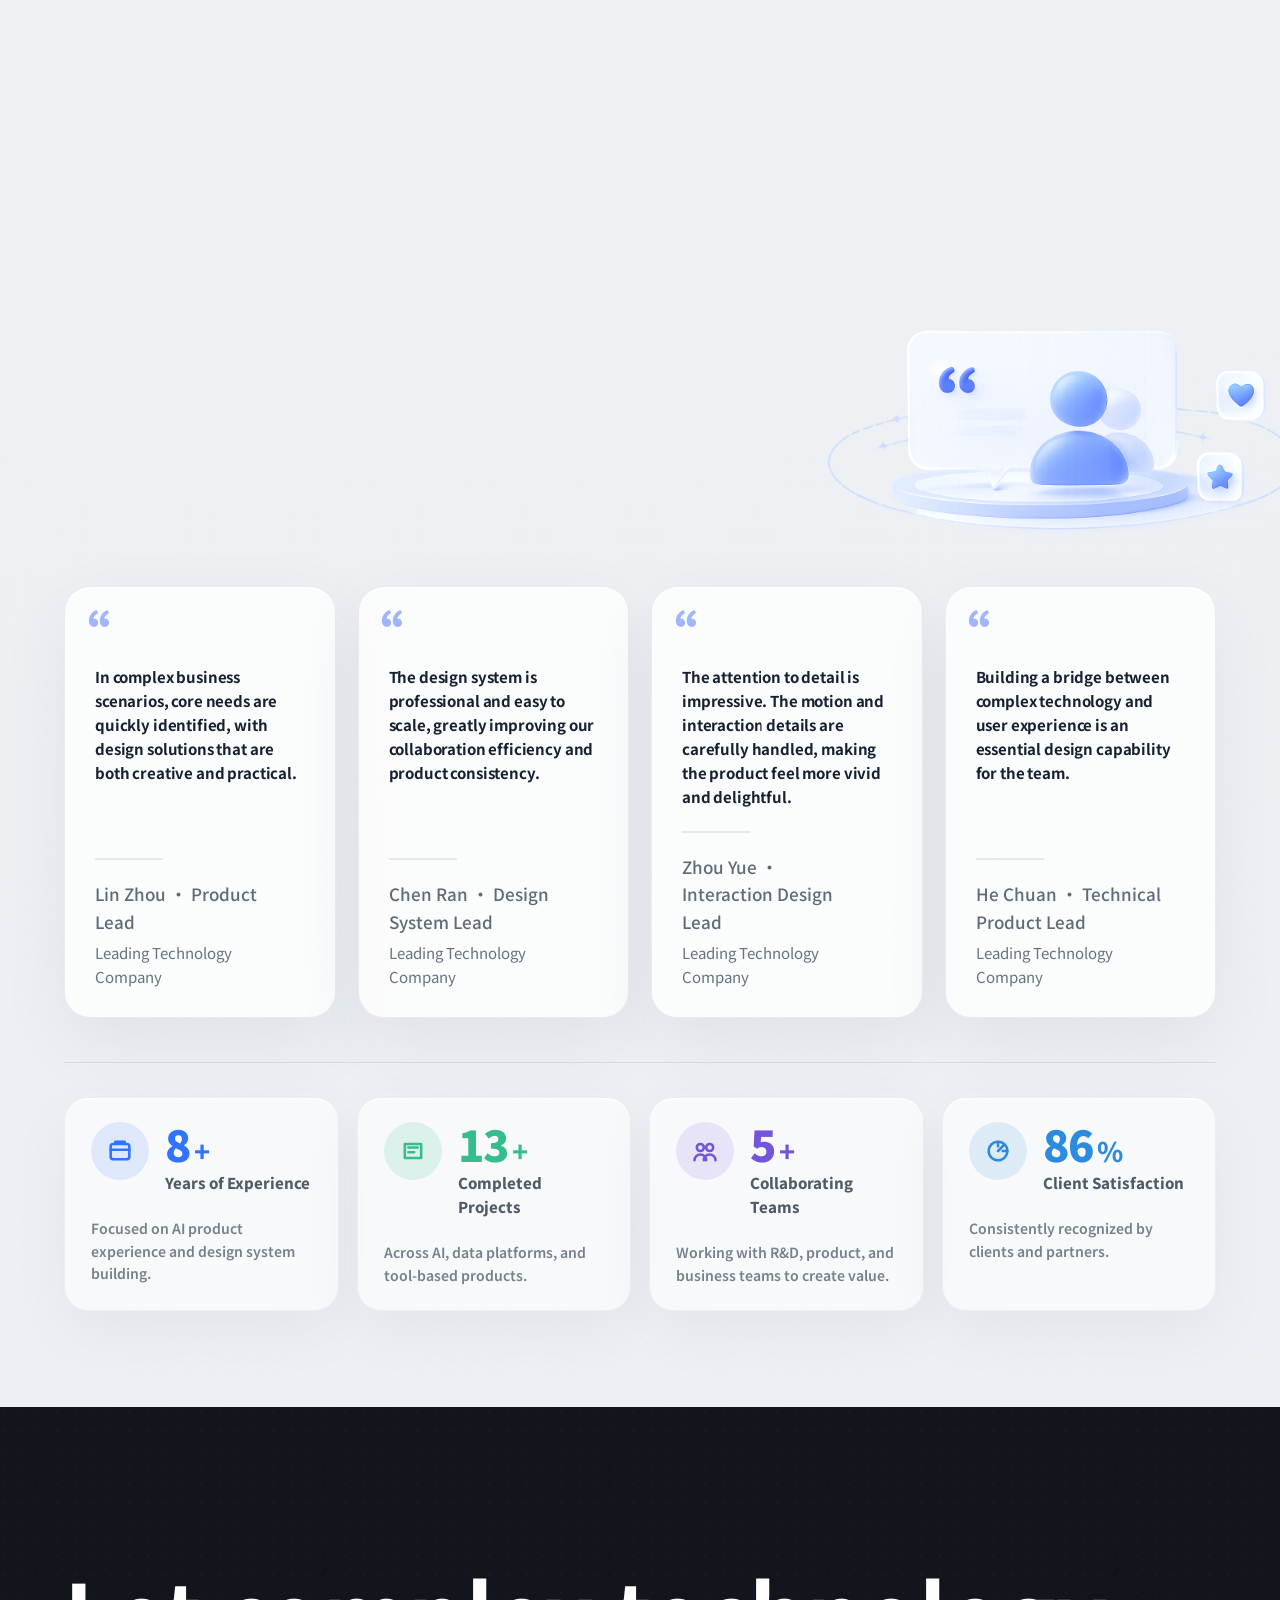
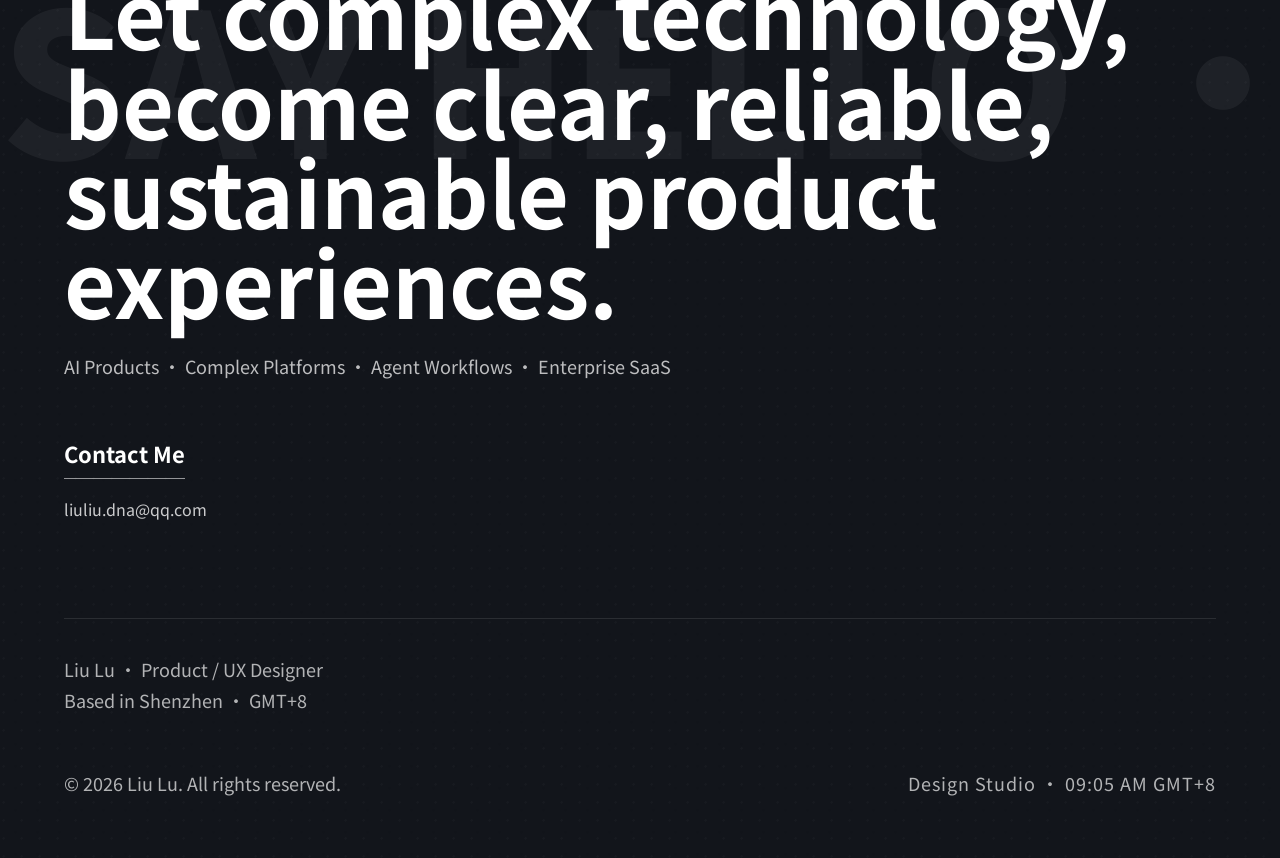
==== commit 47d4f16d: "Improve mobile responsiveness across capability detail pages" ====
--- a/index.html
+++ b/index.html
@@ -1877,6 +1877,11 @@
 
       .bento-grid {
         grid-template-columns: 1fr;
+      }
+
+      #capabilities .bento-grid {
+        grid-template-columns: 1fr;
+        gap: 16px;
       }
 
       .bento-col-2,
@@ -2431,15 +2436,6 @@
             <h3 style="color: #fff;" data-en="Self-Service Analytics" data-zh="自助分析工具">Self-Service Analytics</h3>
           </div>
         </a>
-        <a class="glass-card project-card stagger-item" href="projects/support-service-upgrade/index.html"
-          aria-label="View Support & Service Upgrade case study">
-          <div class="project-bg" style="background: linear-gradient(135deg, #75839a 0%, #a8b6c9 100%);"></div>
-          <div class="project-overlay">
-            <div data-en="Support · Service" data-zh="支持服务 · 升级"
-              style="color: #fff; opacity: 0.8;">Support · Service</div>
-            <h3 style="color: #fff;" data-en="Support & Service Upgrade" data-zh="支持与服务升级">Support & Service Upgrade</h3>
-          </div>
-        </a>
         <a class="glass-card project-card bento-col-2 stagger-item" href="projects/data-platform/index.html"
           aria-label="View Data Platform case study">
           <div class="project-bg" style="background-image: url('images/projects/data-platform-cover.png');"></div>
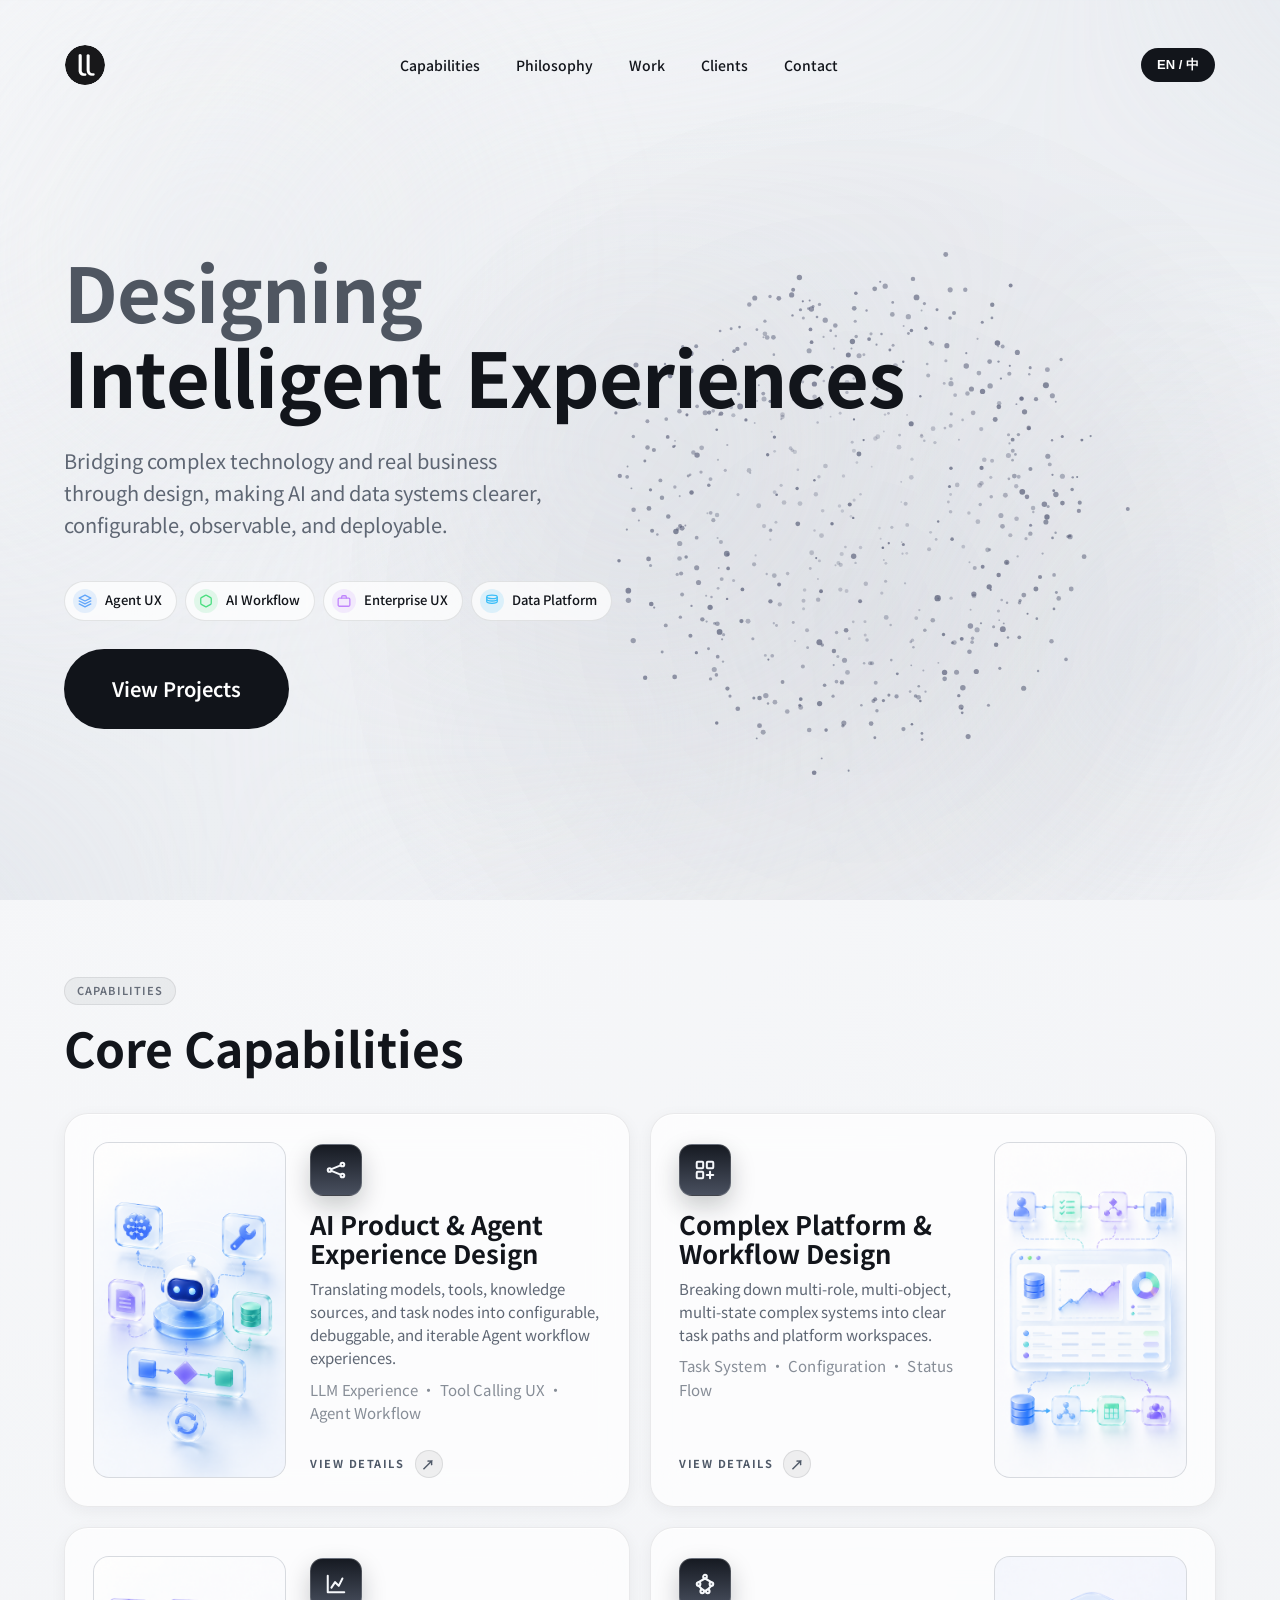
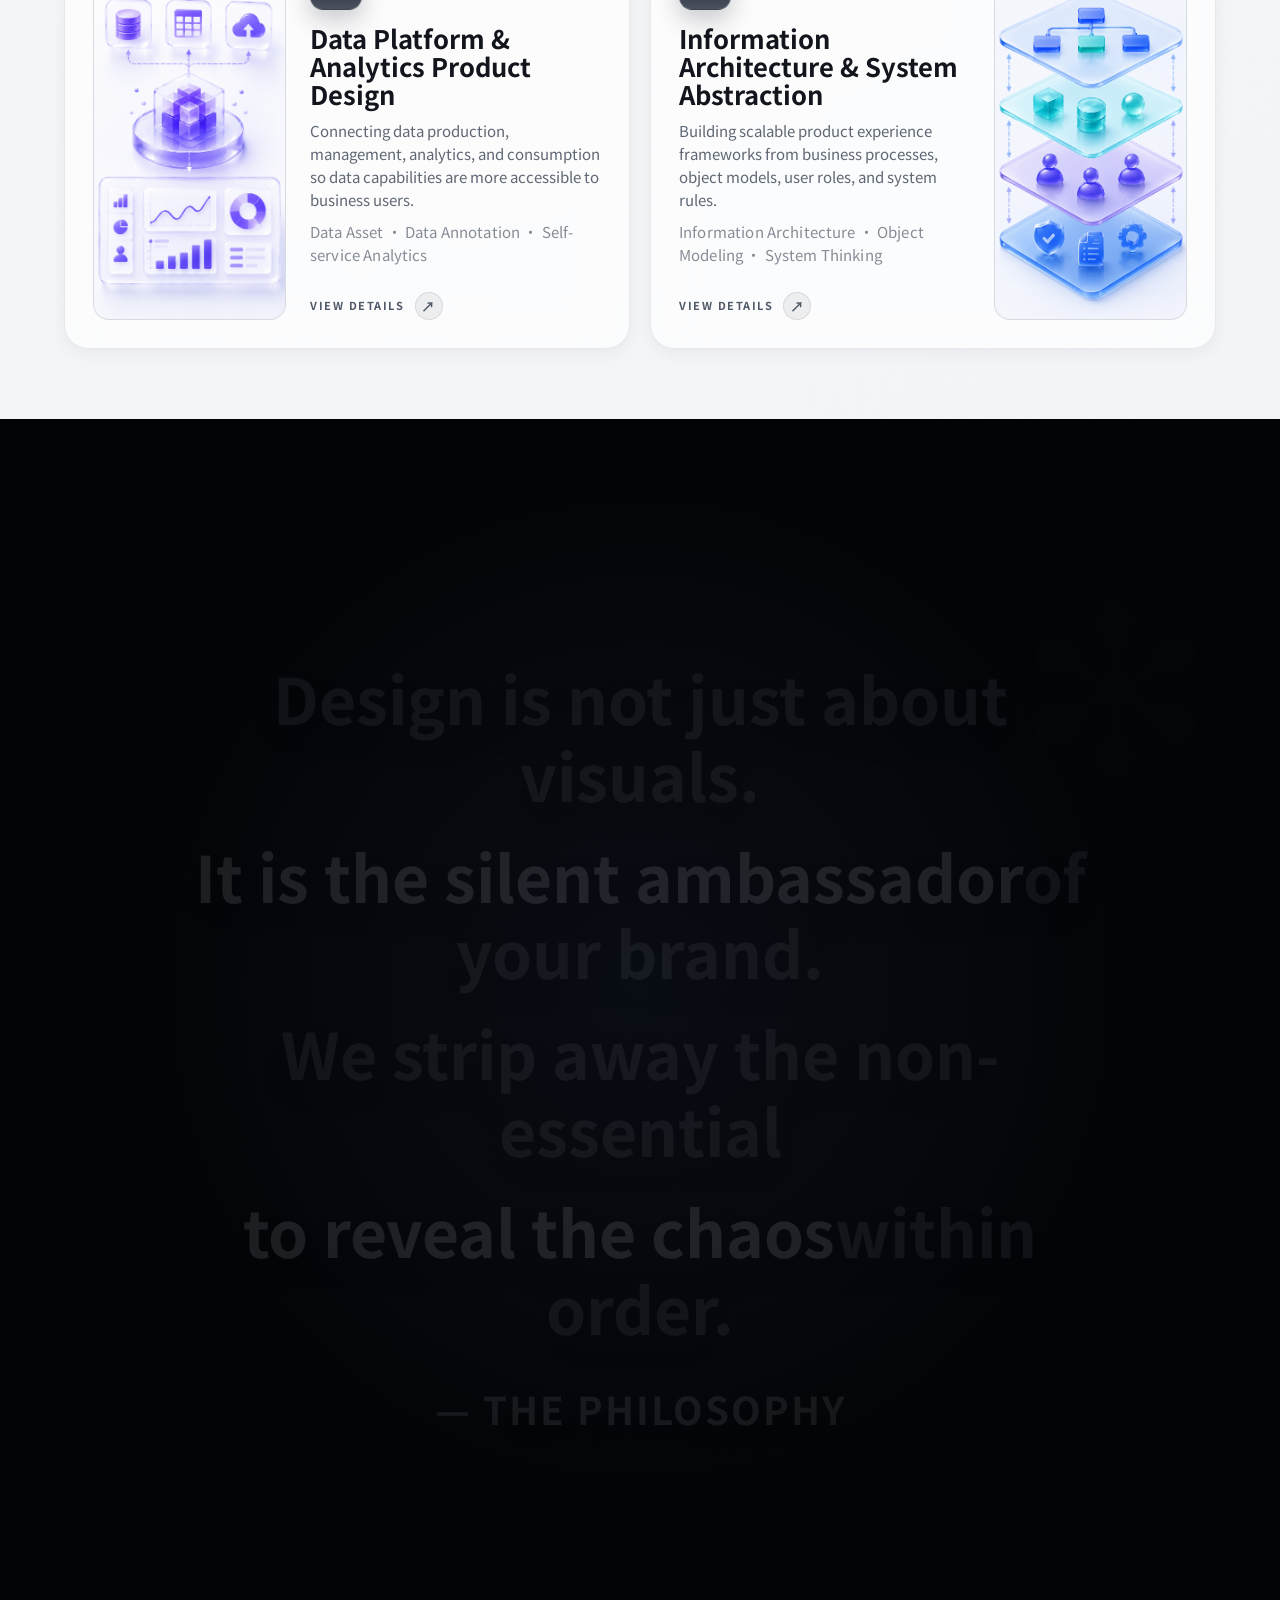
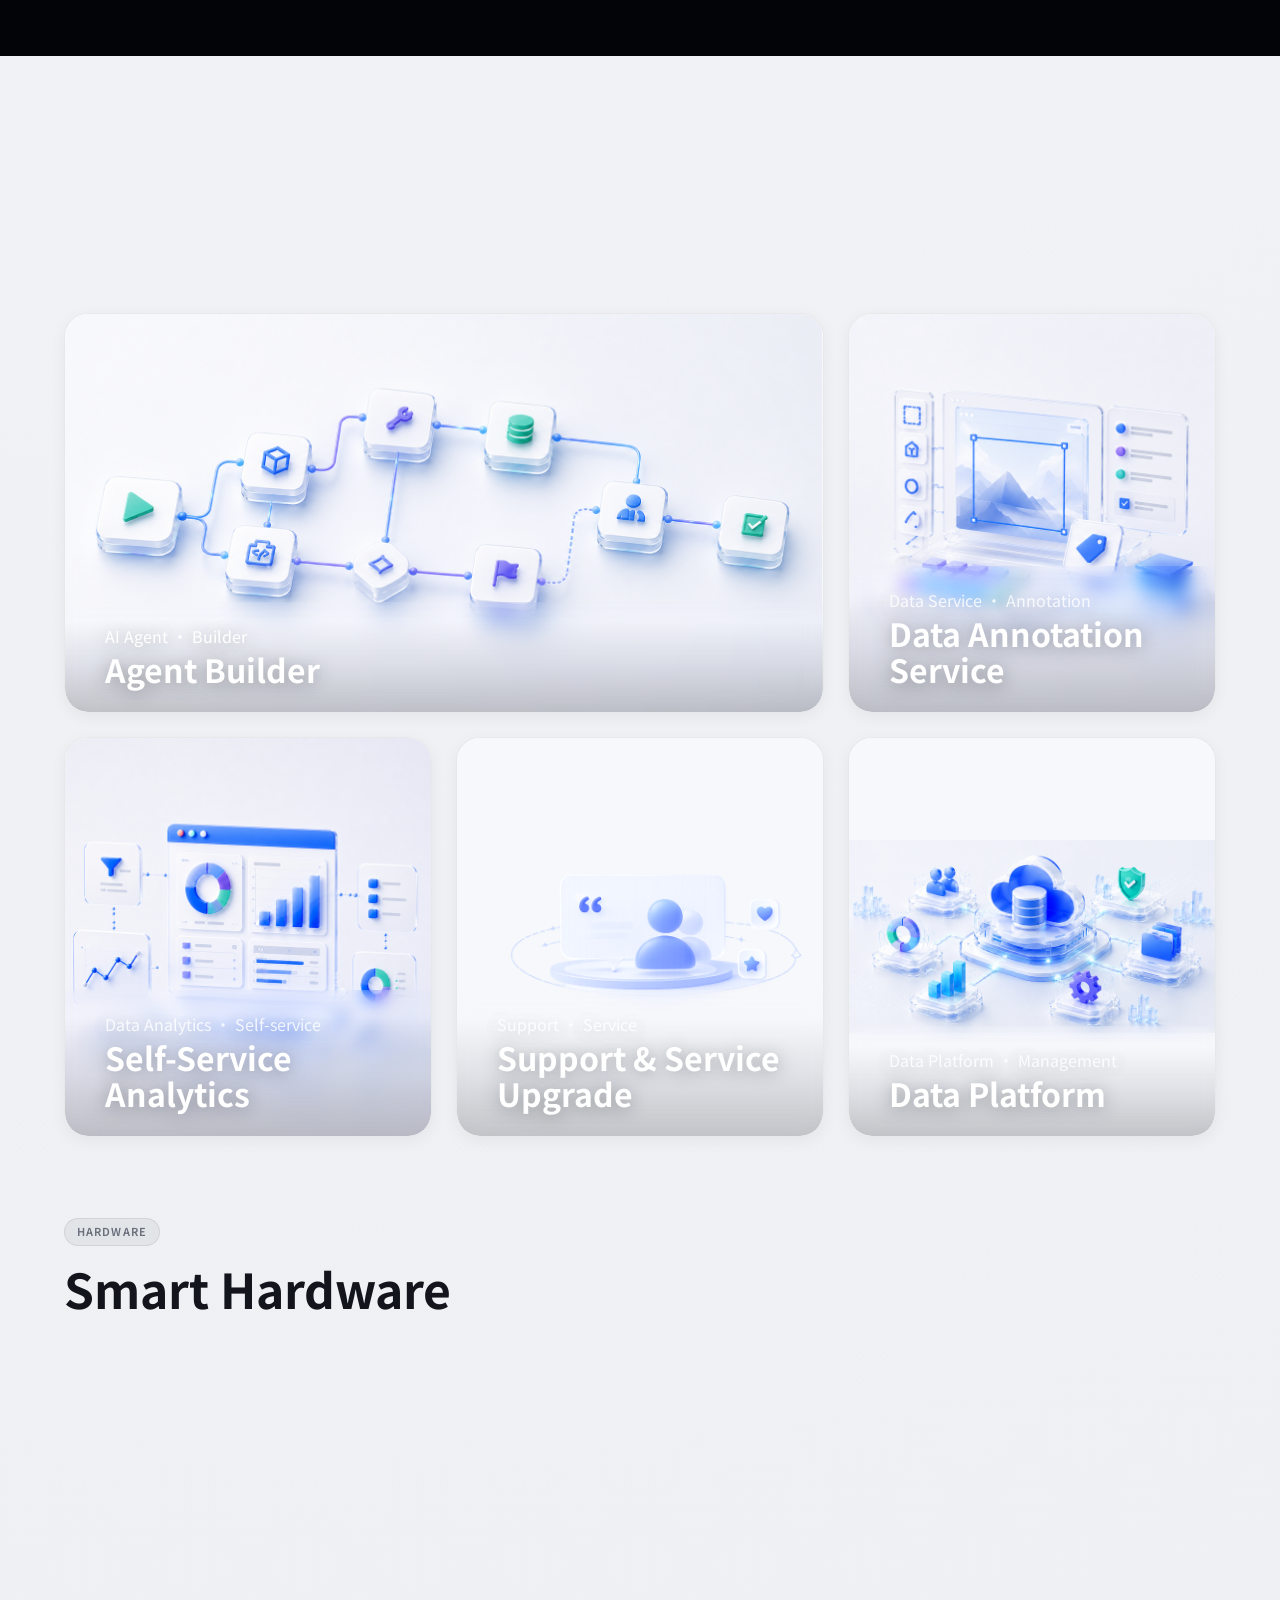
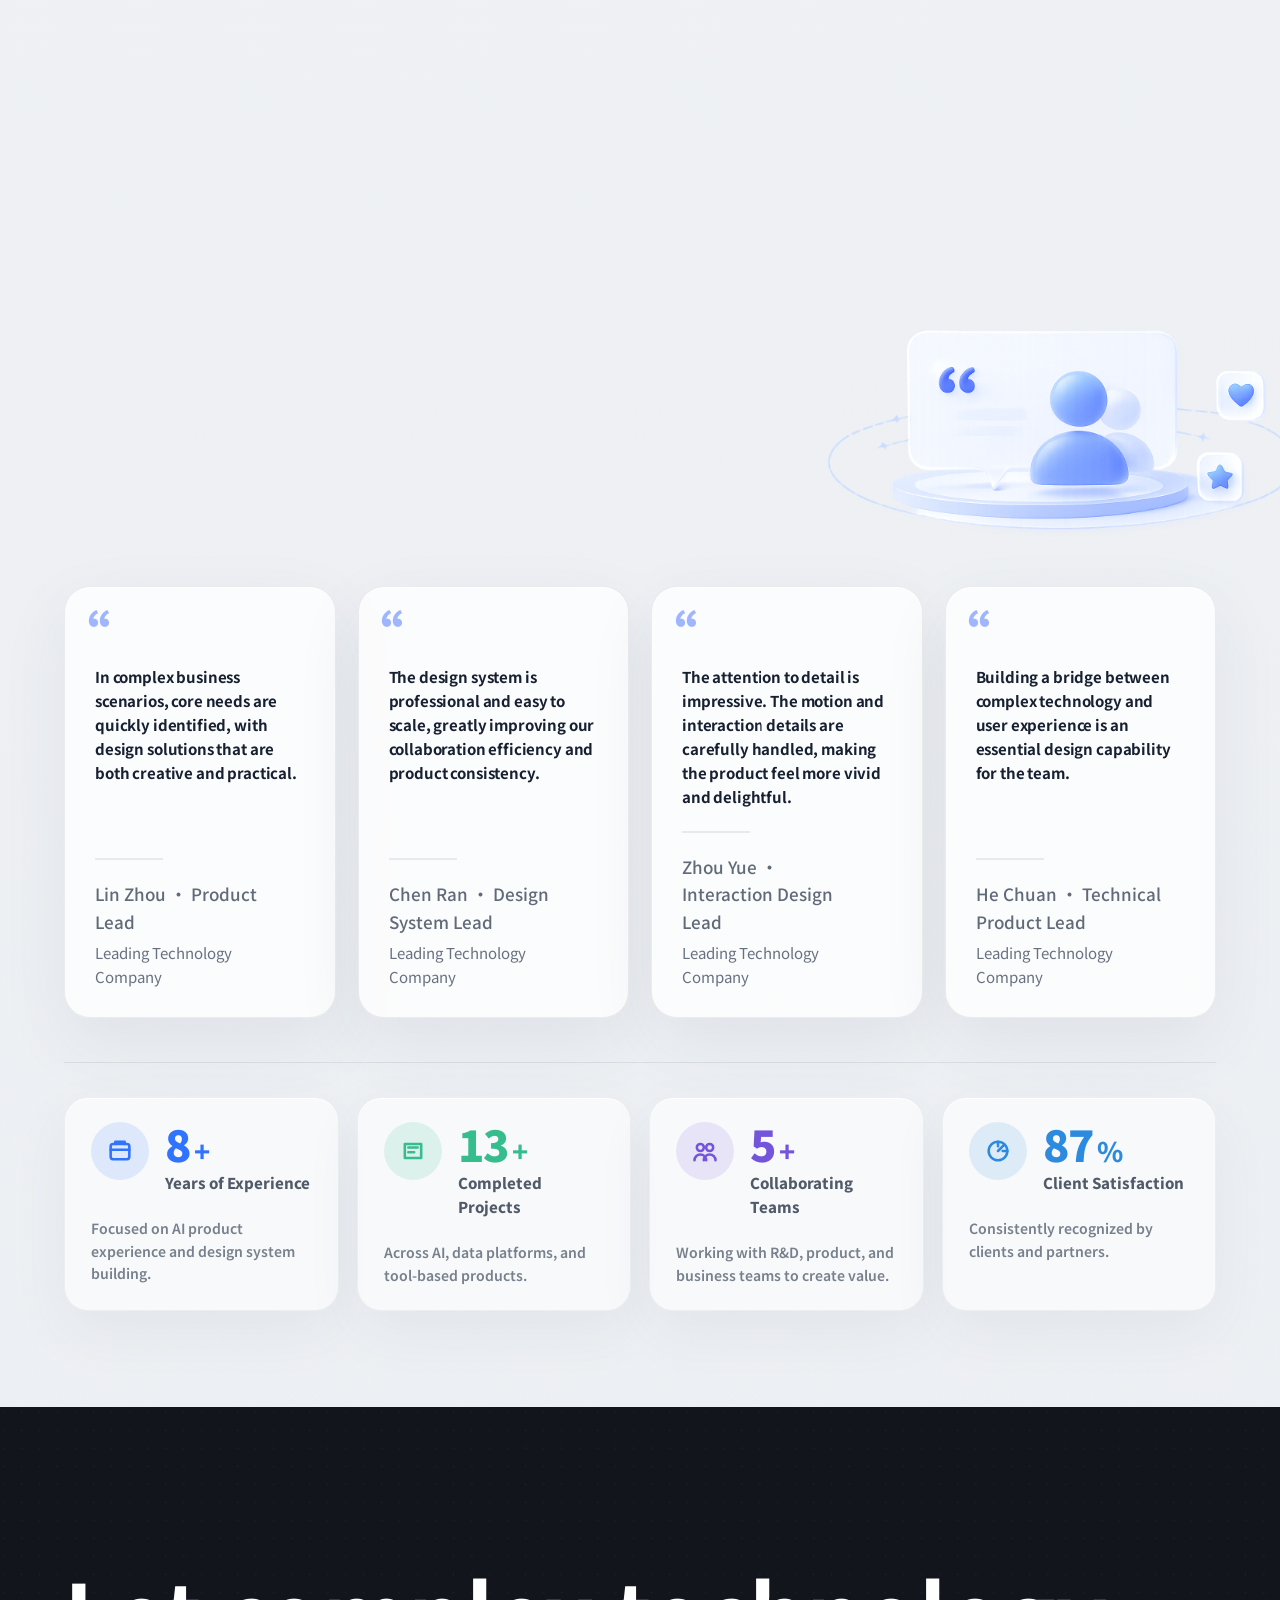
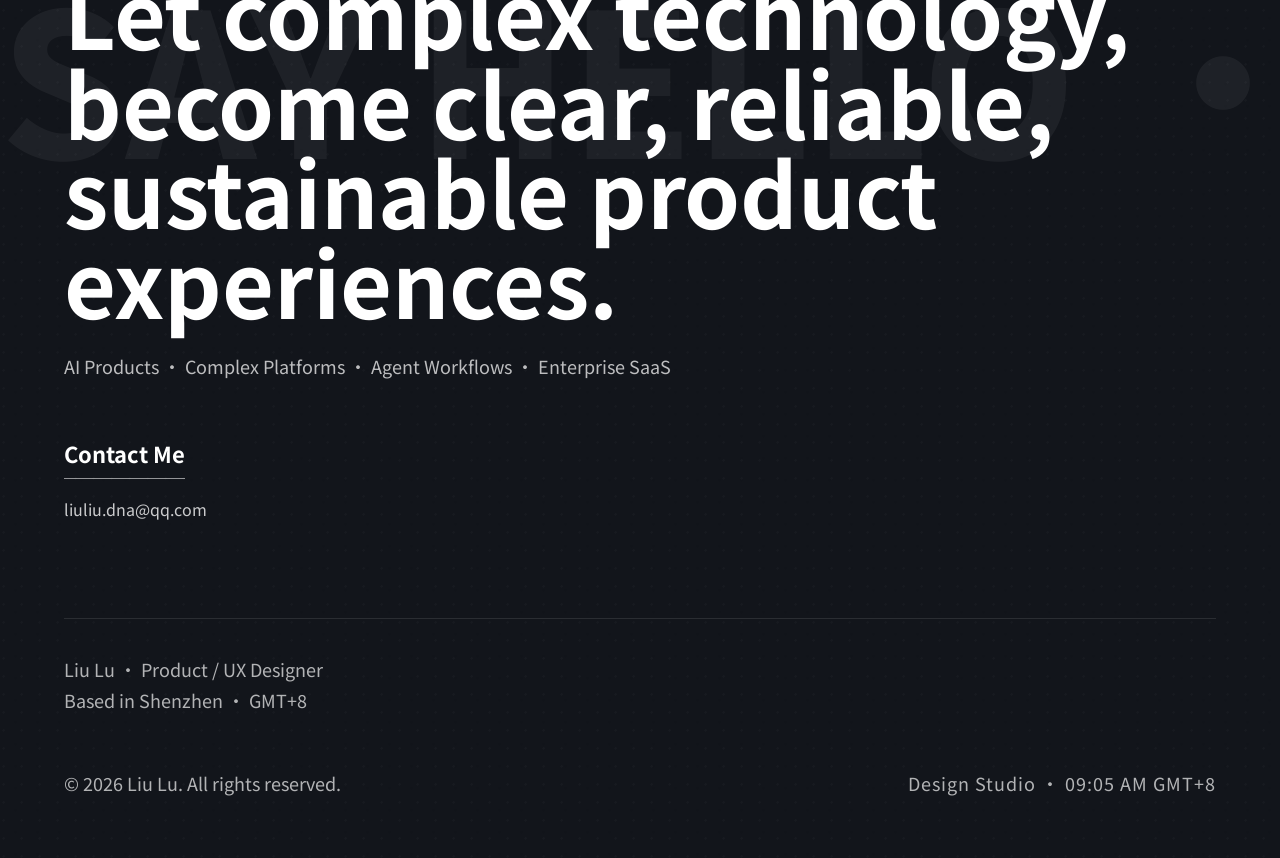
==== commit 7ff612d1: "feat: update portfolio pages" ====
--- a/index.html
+++ b/index.html
@@ -1722,45 +1722,6 @@
       flex-wrap: wrap;
     }
 
-    .hero-secondary-btn {
-      display: inline-flex;
-      height: 80px;
-      padding: 0 48px;
-      background: transparent;
-      color: var(--ink);
-      border: 1.5px solid var(--ink);
-      border-radius: var(--radius-full);
-      align-items: center;
-      font-size: 20px;
-      font-weight: 600;
-      font-family: var(--font-heading);
-      text-decoration: none;
-      cursor: pointer;
-      transition: background 0.2s, color 0.2s;
-    }
-
-    .hero-secondary-btn:hover,
-    .hero-secondary-btn:focus-visible {
-      background: var(--ink);
-      color: #fff;
-    }
-
-    :root[data-theme='dark'] .hero-secondary-btn {
-      color: var(--ink);
-      border-color: var(--ink);
-    }
-
-    :root[data-theme='dark'] .hero-secondary-btn:hover,
-    :root[data-theme='dark'] .hero-secondary-btn:focus-visible {
-      background: var(--ink);
-      color: #11141a;
-    }
-
-    .hero-secondary-btn:focus-visible {
-      outline: 3px solid rgba(18, 21, 27, 0.16);
-      outline-offset: 4px;
-    }
-
     .magnetic-btn {
       display: inline-flex;
       height: 80px;
@@ -1863,8 +1824,7 @@
         gap: 12px;
       }
 
-      .magnetic-btn,
-      .hero-secondary-btn {
+      .magnetic-btn {
         height: 64px;
         padding: 0 30px;
         font-size: 17px;
@@ -1877,11 +1837,6 @@
 
       .bento-grid {
         grid-template-columns: 1fr;
-      }
-
-      #capabilities .bento-grid {
-        grid-template-columns: 1fr;
-        gap: 16px;
       }
 
       .bento-col-2,
@@ -2258,9 +2213,6 @@
         <div class="hero-cta-group" style="opacity: 0; animation: fadeUp 0.8s 0.9s forwards;">
           <button class="magnetic-btn"
             onclick="document.getElementById('projects').scrollIntoView({behavior: 'smooth'})"><span data-en="View Projects" data-zh="查看作品">View Projects</span></button>
-          <a class="hero-secondary-btn" id="resume-download-btn" href="images/resume-ai-product-designer.png" type="image/png"
-            download="刘璐-高级AI产品设计师-简历.png" aria-label="下载图片简历"><span data-en="Download Resume"
-              data-zh="下载简历">Download Resume</span></a>
         </div>
       </div>
     </section>
@@ -2436,7 +2388,16 @@
             <h3 style="color: #fff;" data-en="Self-Service Analytics" data-zh="自助分析工具">Self-Service Analytics</h3>
           </div>
         </a>
-        <a class="glass-card project-card bento-col-2 stagger-item" href="projects/data-platform/index.html"
+        <a class="glass-card project-card stagger-item" href="projects/support-service-upgrade/index.html"
+          aria-label="View Support & Service Upgrade case study">
+          <div class="project-bg" style="background-image: url('images/feedback-visual.png');"></div>
+          <div class="project-overlay">
+            <div data-en="Support · Service" data-zh="支持服务 · 升级"
+              style="color: #fff; opacity: 0.8;">Support · Service</div>
+            <h3 style="color: #fff;" data-en="Support &amp; Service Upgrade" data-zh="支持与服务升级">Support &amp; Service Upgrade</h3>
+          </div>
+        </a>
+        <a class="glass-card project-card stagger-item" href="projects/data-platform/index.html"
           aria-label="View Data Platform case study">
           <div class="project-bg" style="background-image: url('images/projects/data-platform-cover.png');"></div>
           <div class="project-overlay">
@@ -2653,24 +2614,6 @@
       localStorage.setItem('site_theme', themeMode);
     }
 
-    async function downloadLinkedFile(link) {
-      const fileUrl = link.href;
-      const fileName = link.getAttribute('download') || 'resume.png';
-      const response = await fetch(fileUrl);
-      if (!response.ok) throw new Error(`Download failed: ${response.status}`);
-
-      const blob = await response.blob();
-      const blobUrl = URL.createObjectURL(blob);
-      const downloadLink = document.createElement('a');
-      downloadLink.href = blobUrl;
-      downloadLink.download = fileName;
-      downloadLink.style.display = 'none';
-      document.body.appendChild(downloadLink);
-      downloadLink.click();
-      downloadLink.remove();
-      setTimeout(() => URL.revokeObjectURL(blobUrl), 1000);
-    }
-
     function splitHeroLine(el, baseDelay) {
       if (!el) return;
       const text = el.textContent || '';
@@ -2717,18 +2660,6 @@
     });
 
     applyTheme(currentTheme);
-
-    const resumeDownloadBtn = document.getElementById('resume-download-btn');
-    if (resumeDownloadBtn) {
-      resumeDownloadBtn.addEventListener('click', async (event) => {
-        event.preventDefault();
-        try {
-          await downloadLinkedFile(resumeDownloadBtn);
-        } catch (error) {
-          console.error(error);
-        }
-      });
-    }
 
     langBtn.addEventListener('click', () => {
       currentLang = currentLang === 'en' ? 'zh' : 'en';
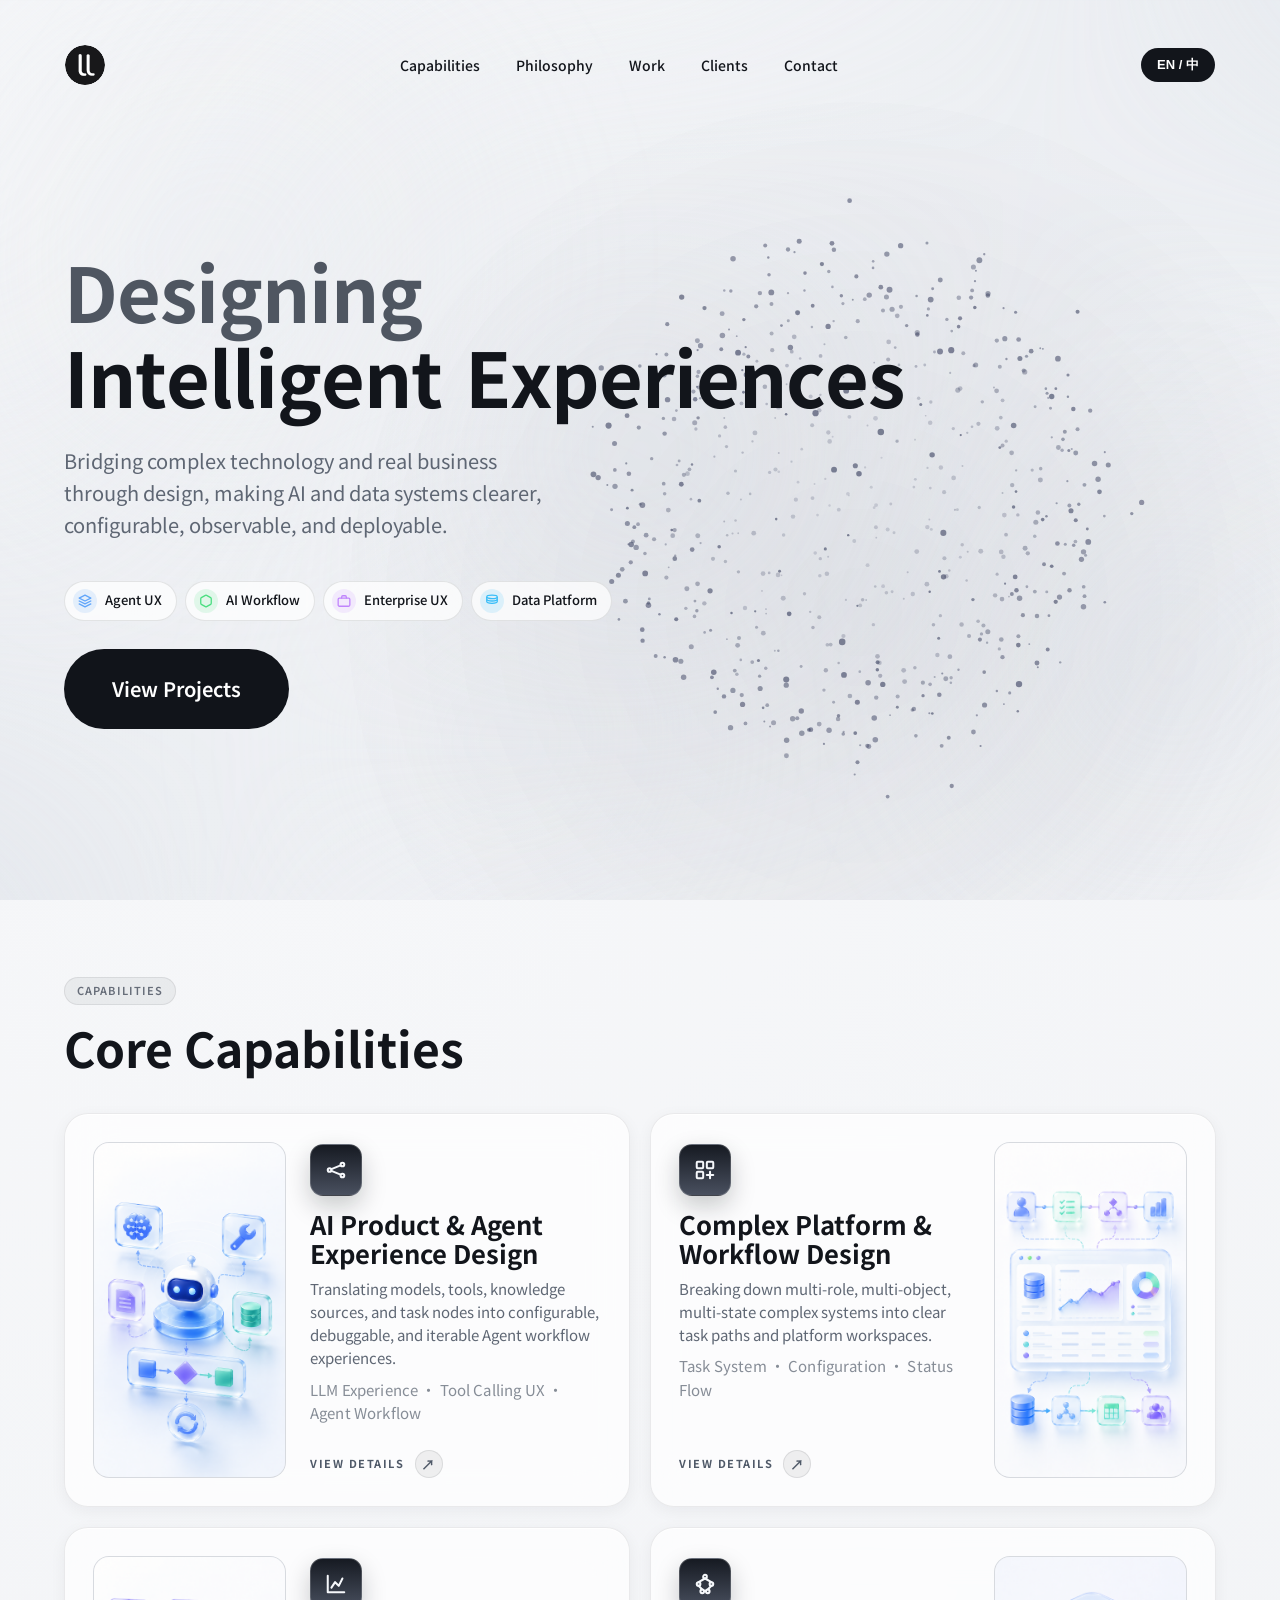
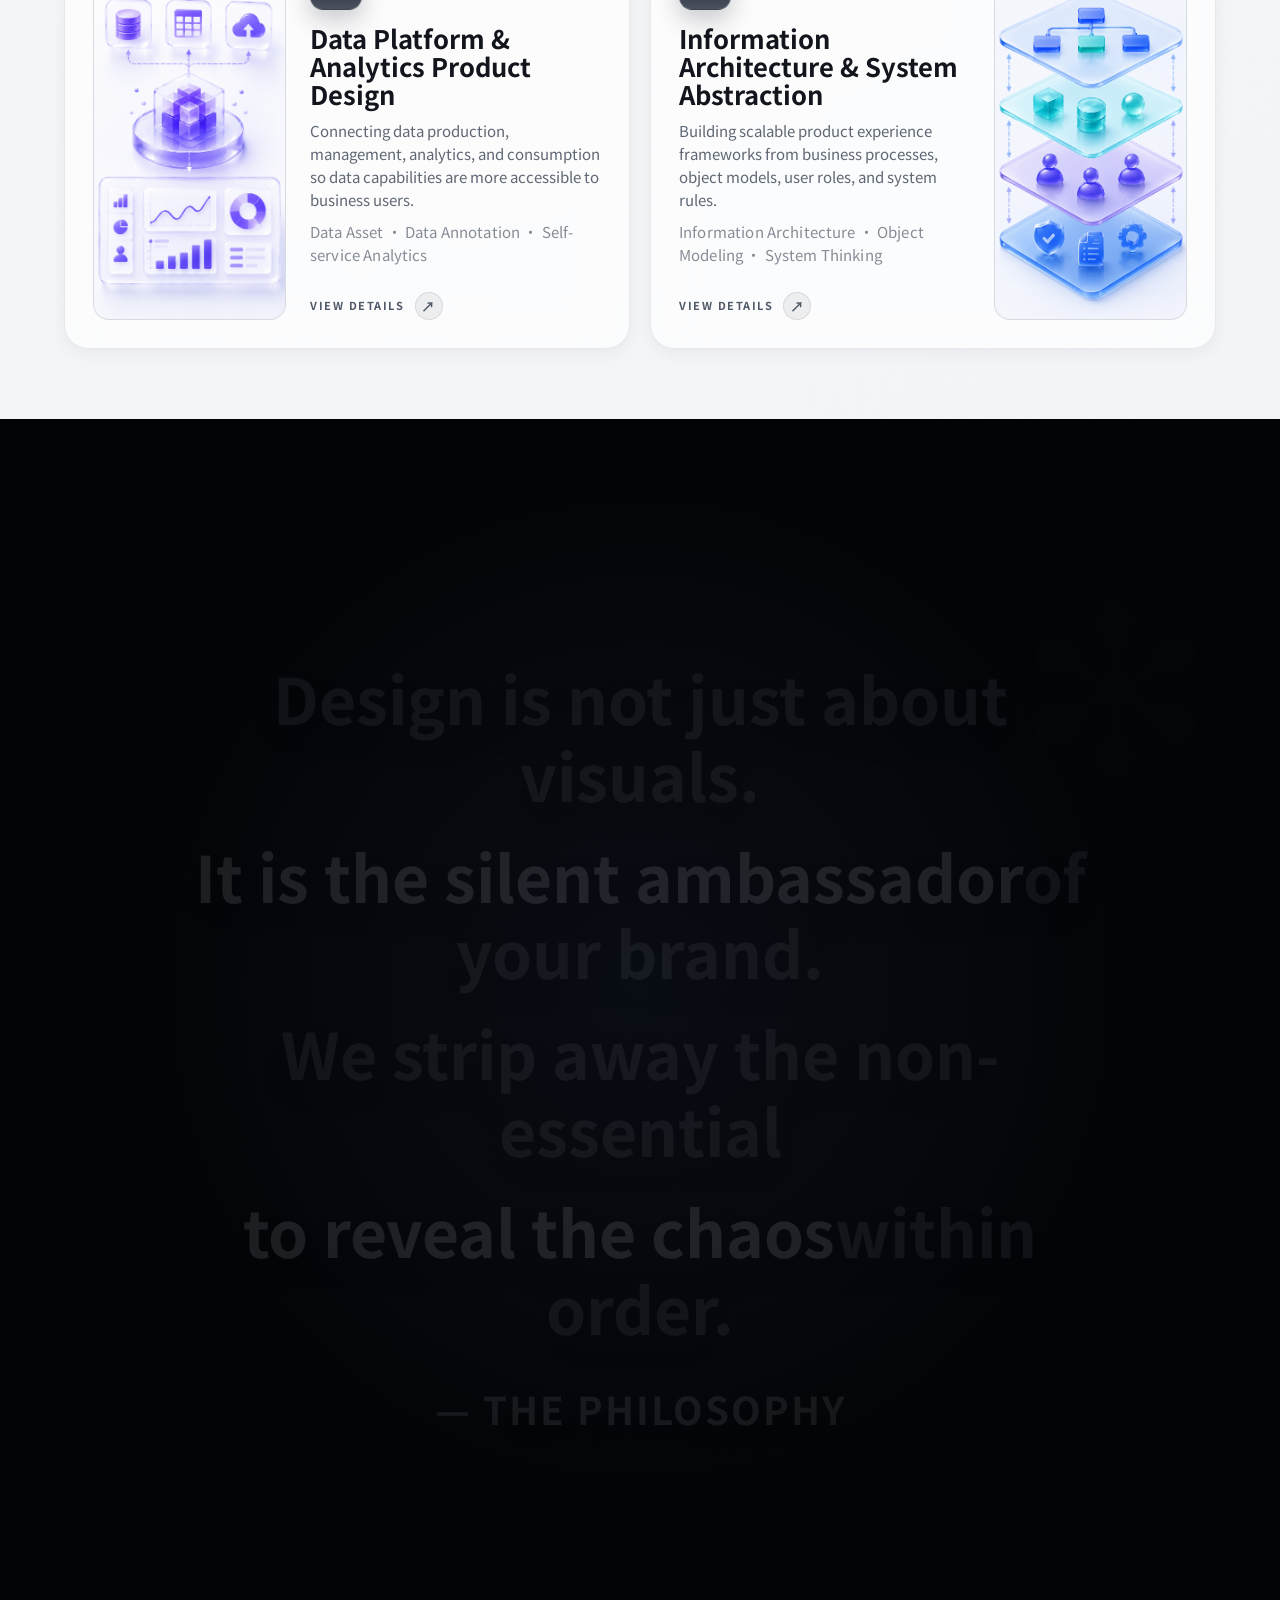
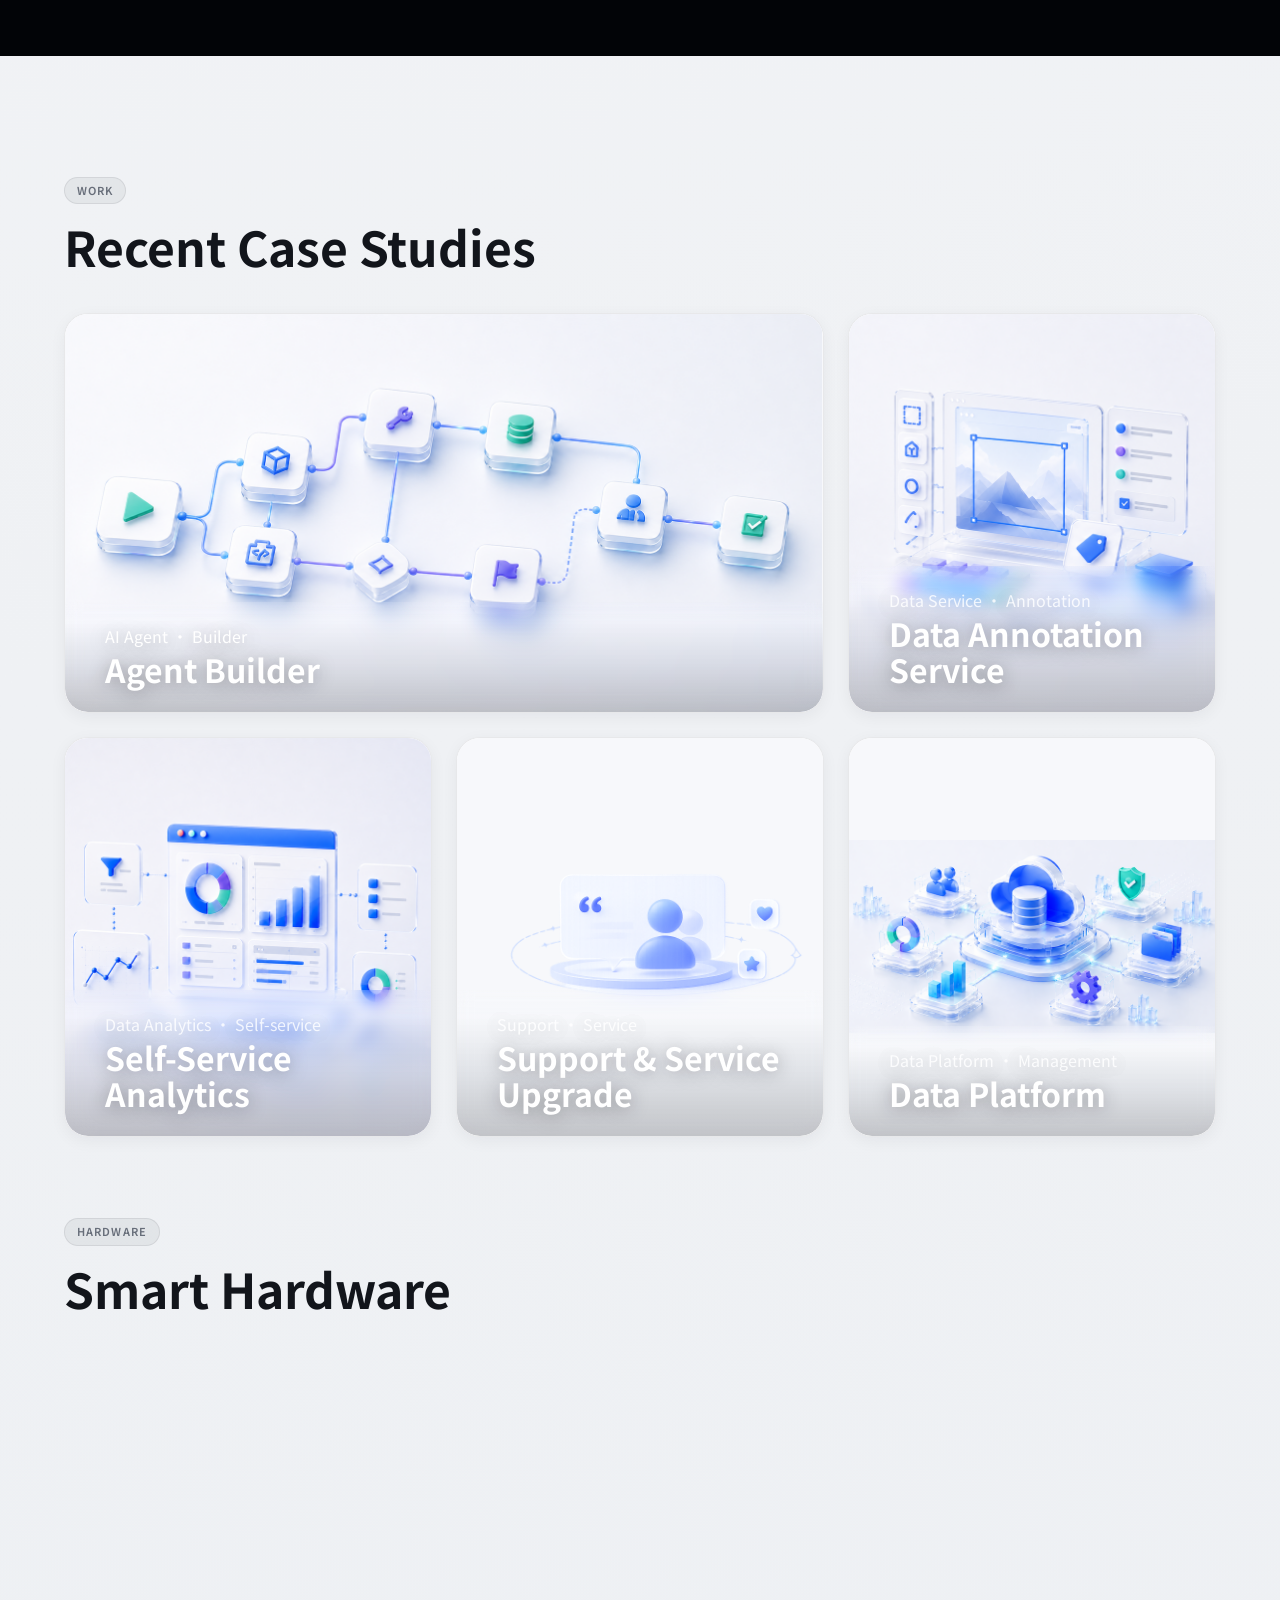
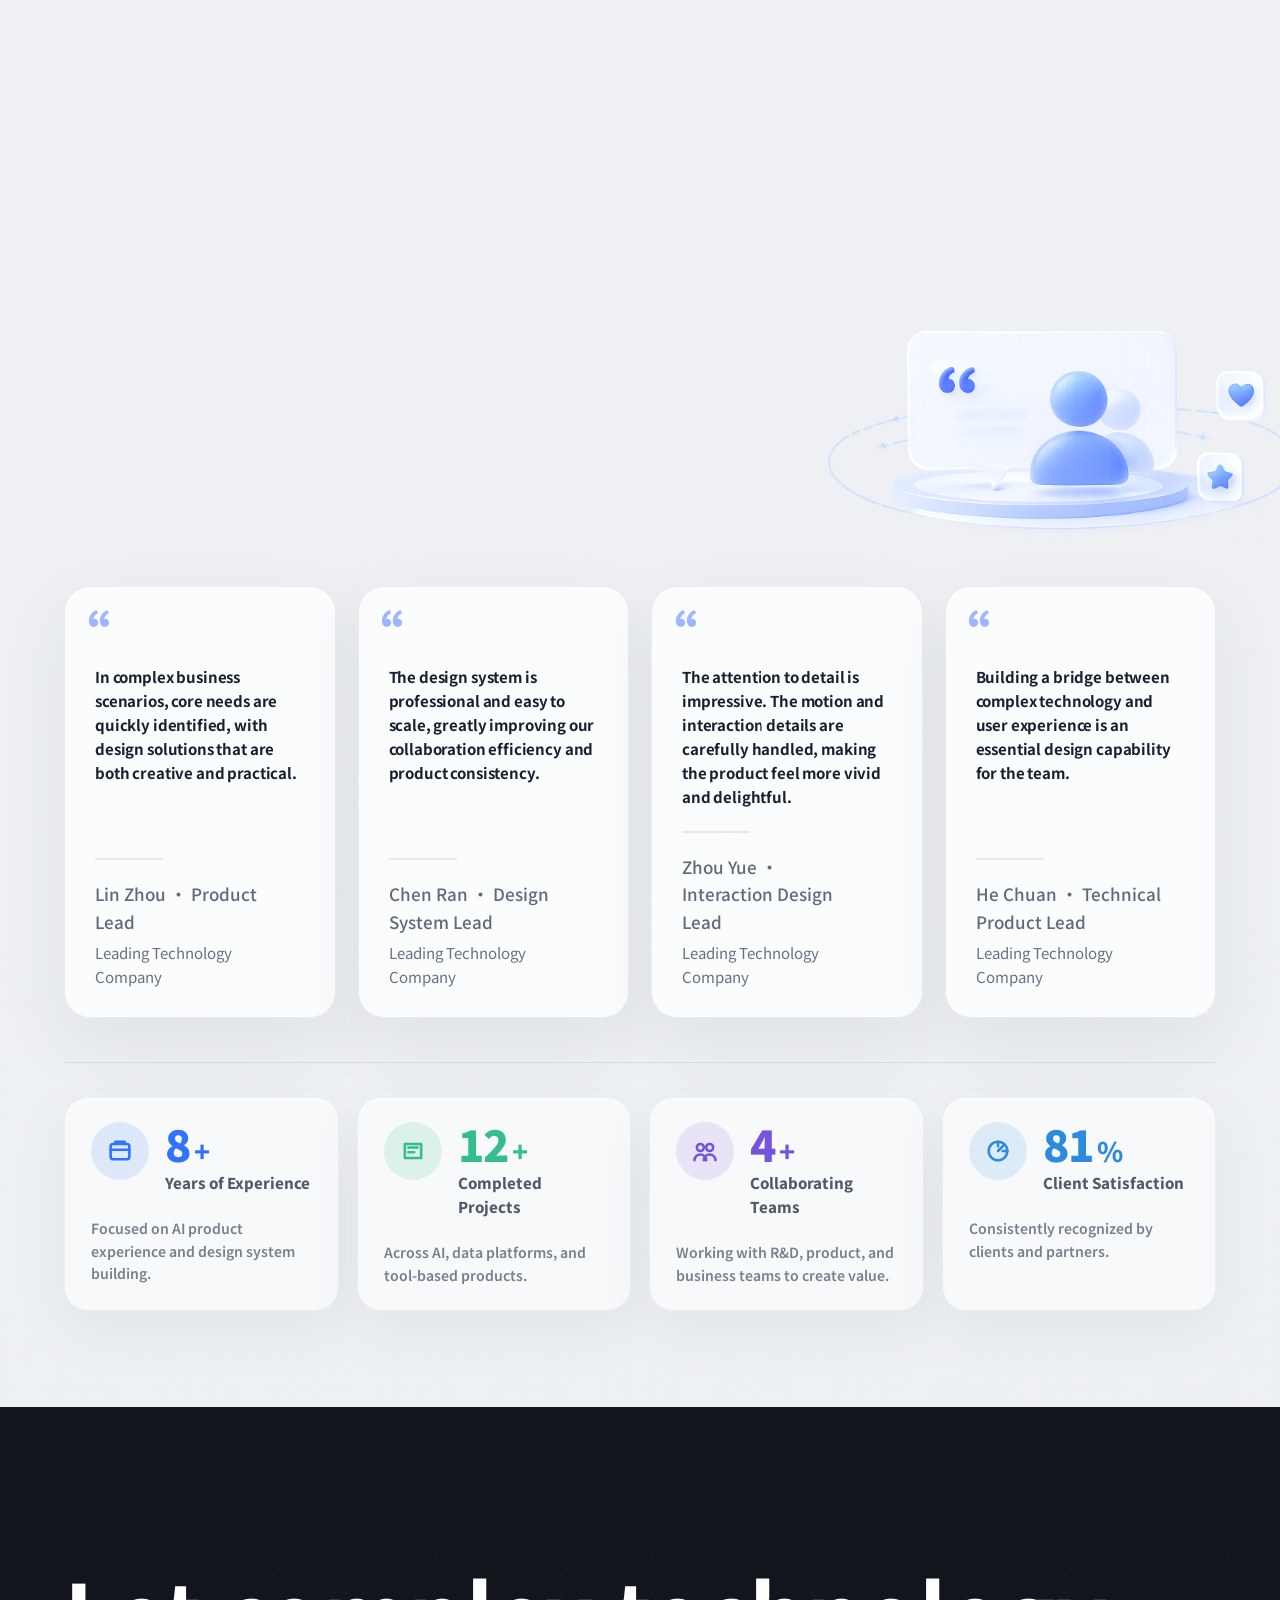
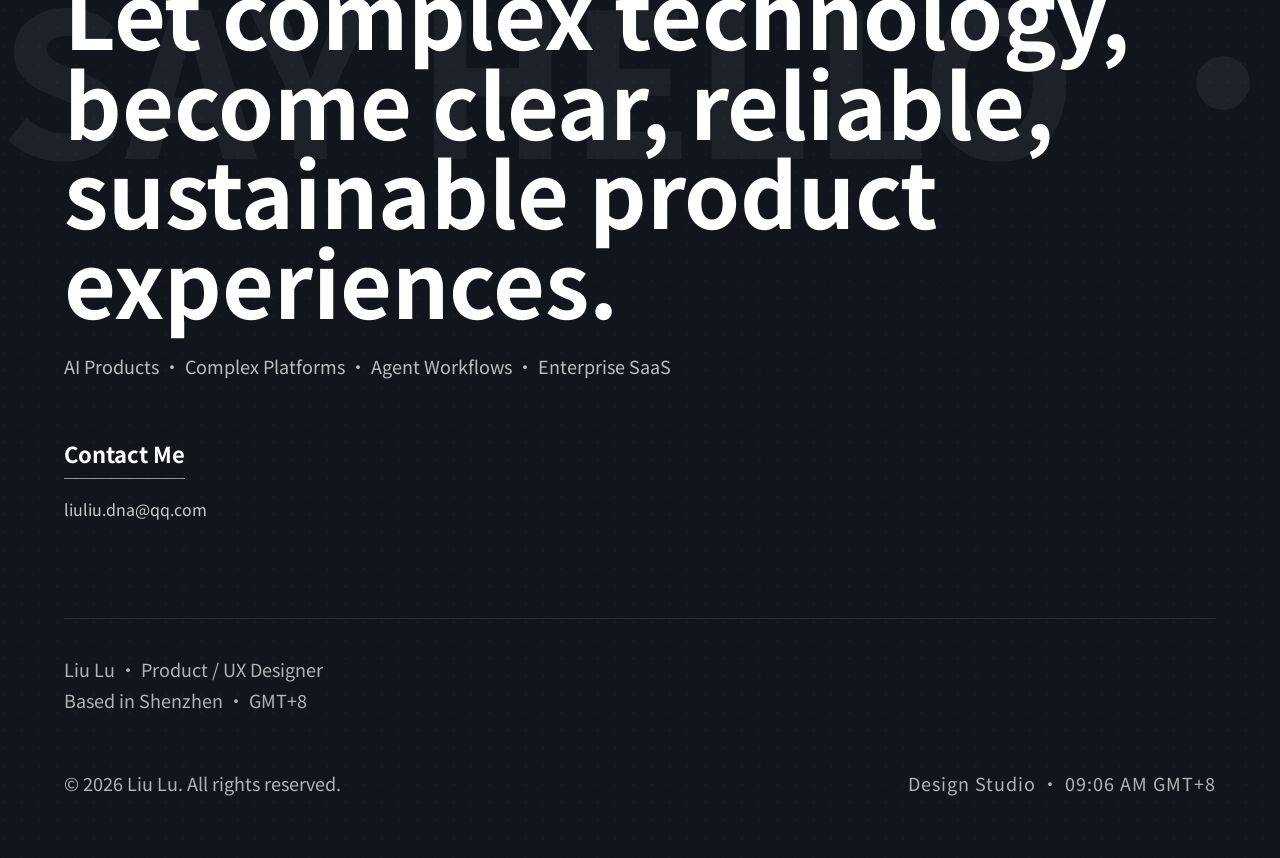
==== commit 9c866845: "Merge 47d4f16d738ac9325f0791e37a188d7466f6b4ce into 7ff612d16cb6b794915e5a7ffc1fb1acfa1f20c6" ====
--- a/index.html
+++ b/index.html
@@ -1837,6 +1837,11 @@
 
       .bento-grid {
         grid-template-columns: 1fr;
+      }
+
+      #capabilities .bento-grid {
+        grid-template-columns: 1fr;
+        gap: 16px;
       }
 
       .bento-col-2,
